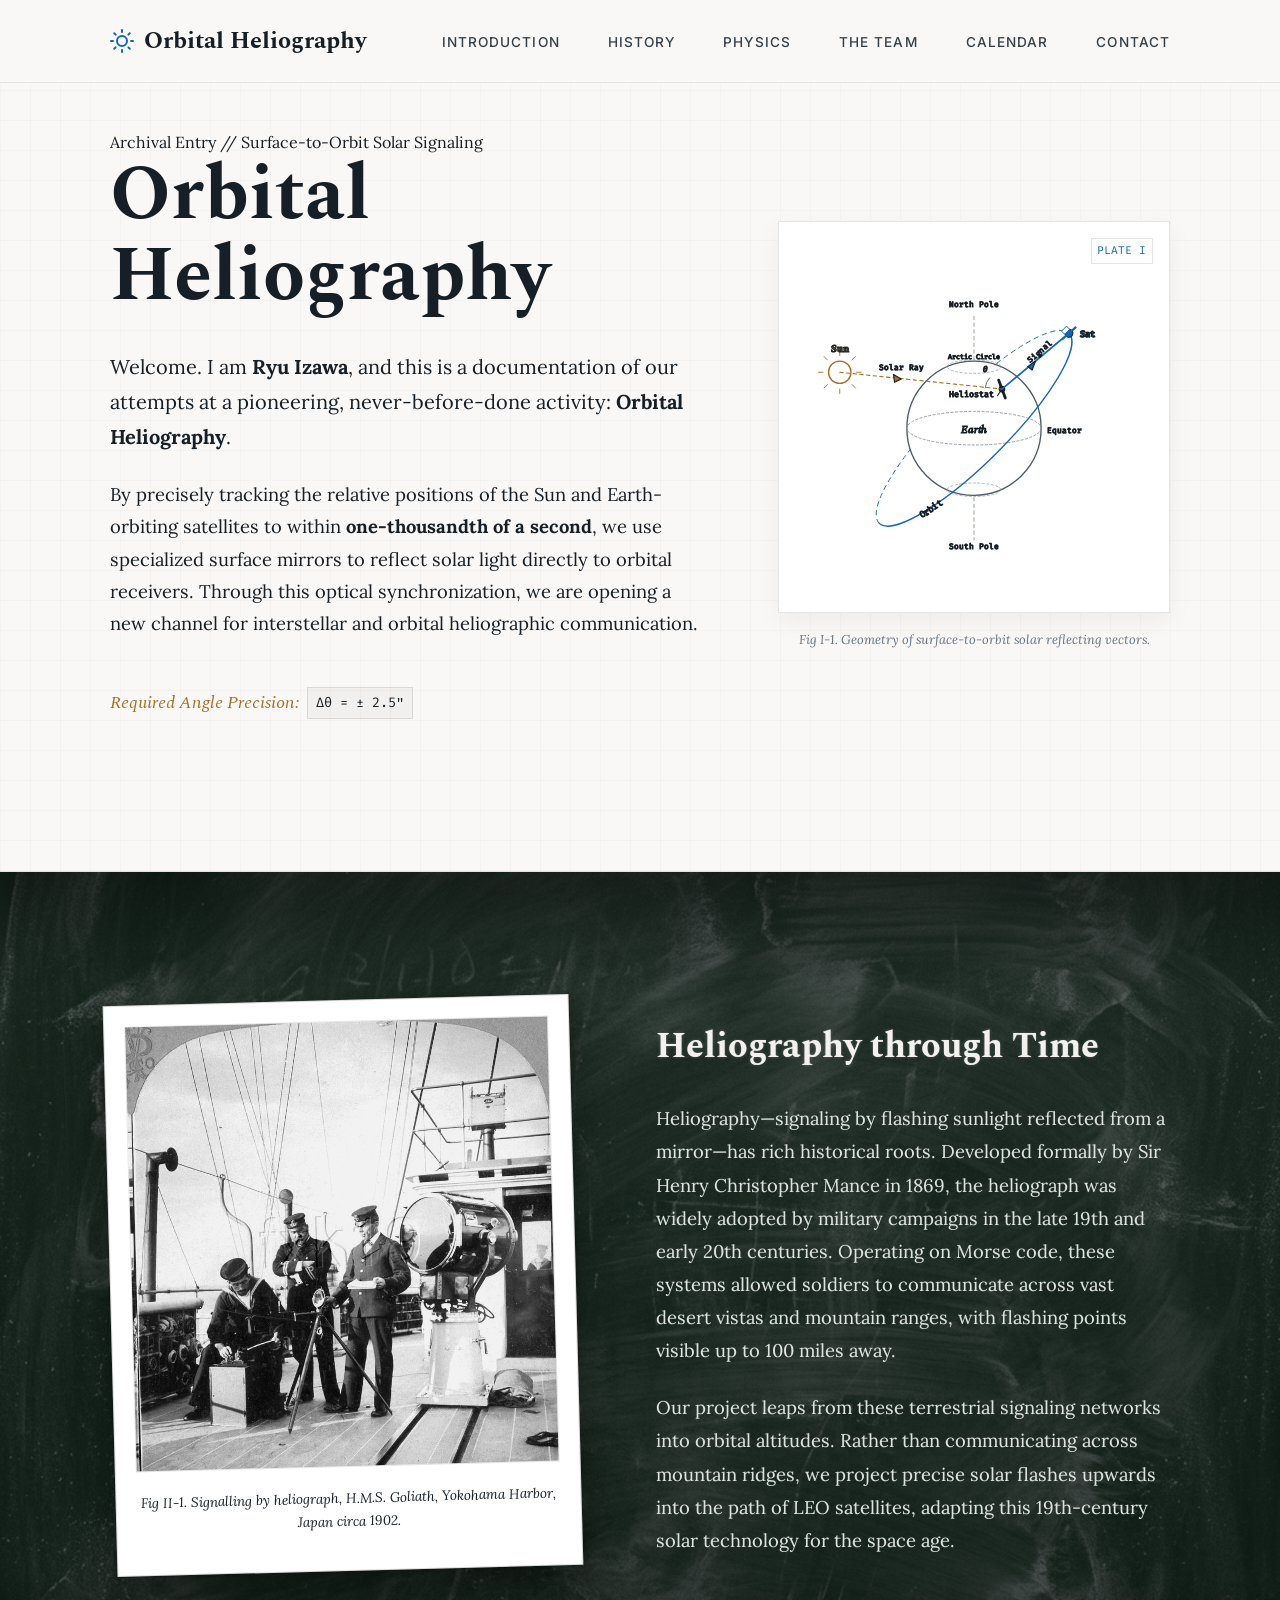
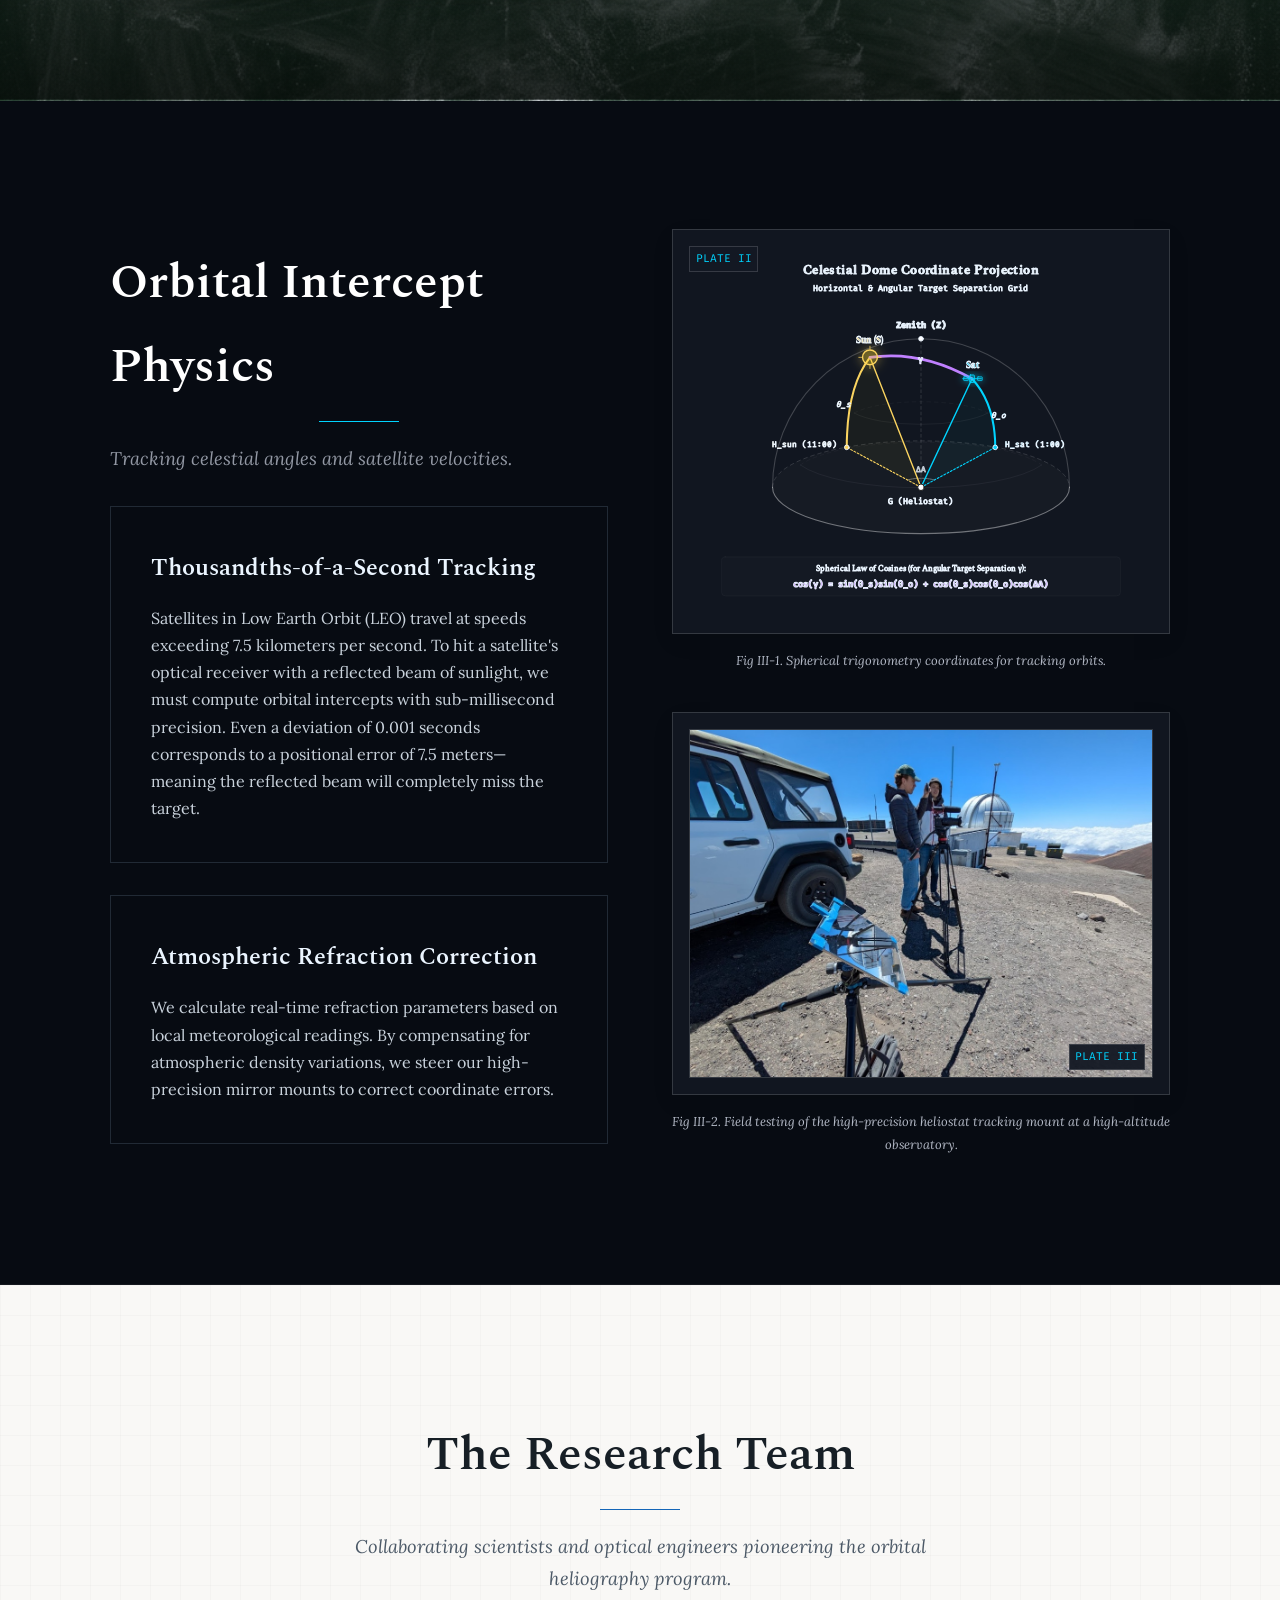
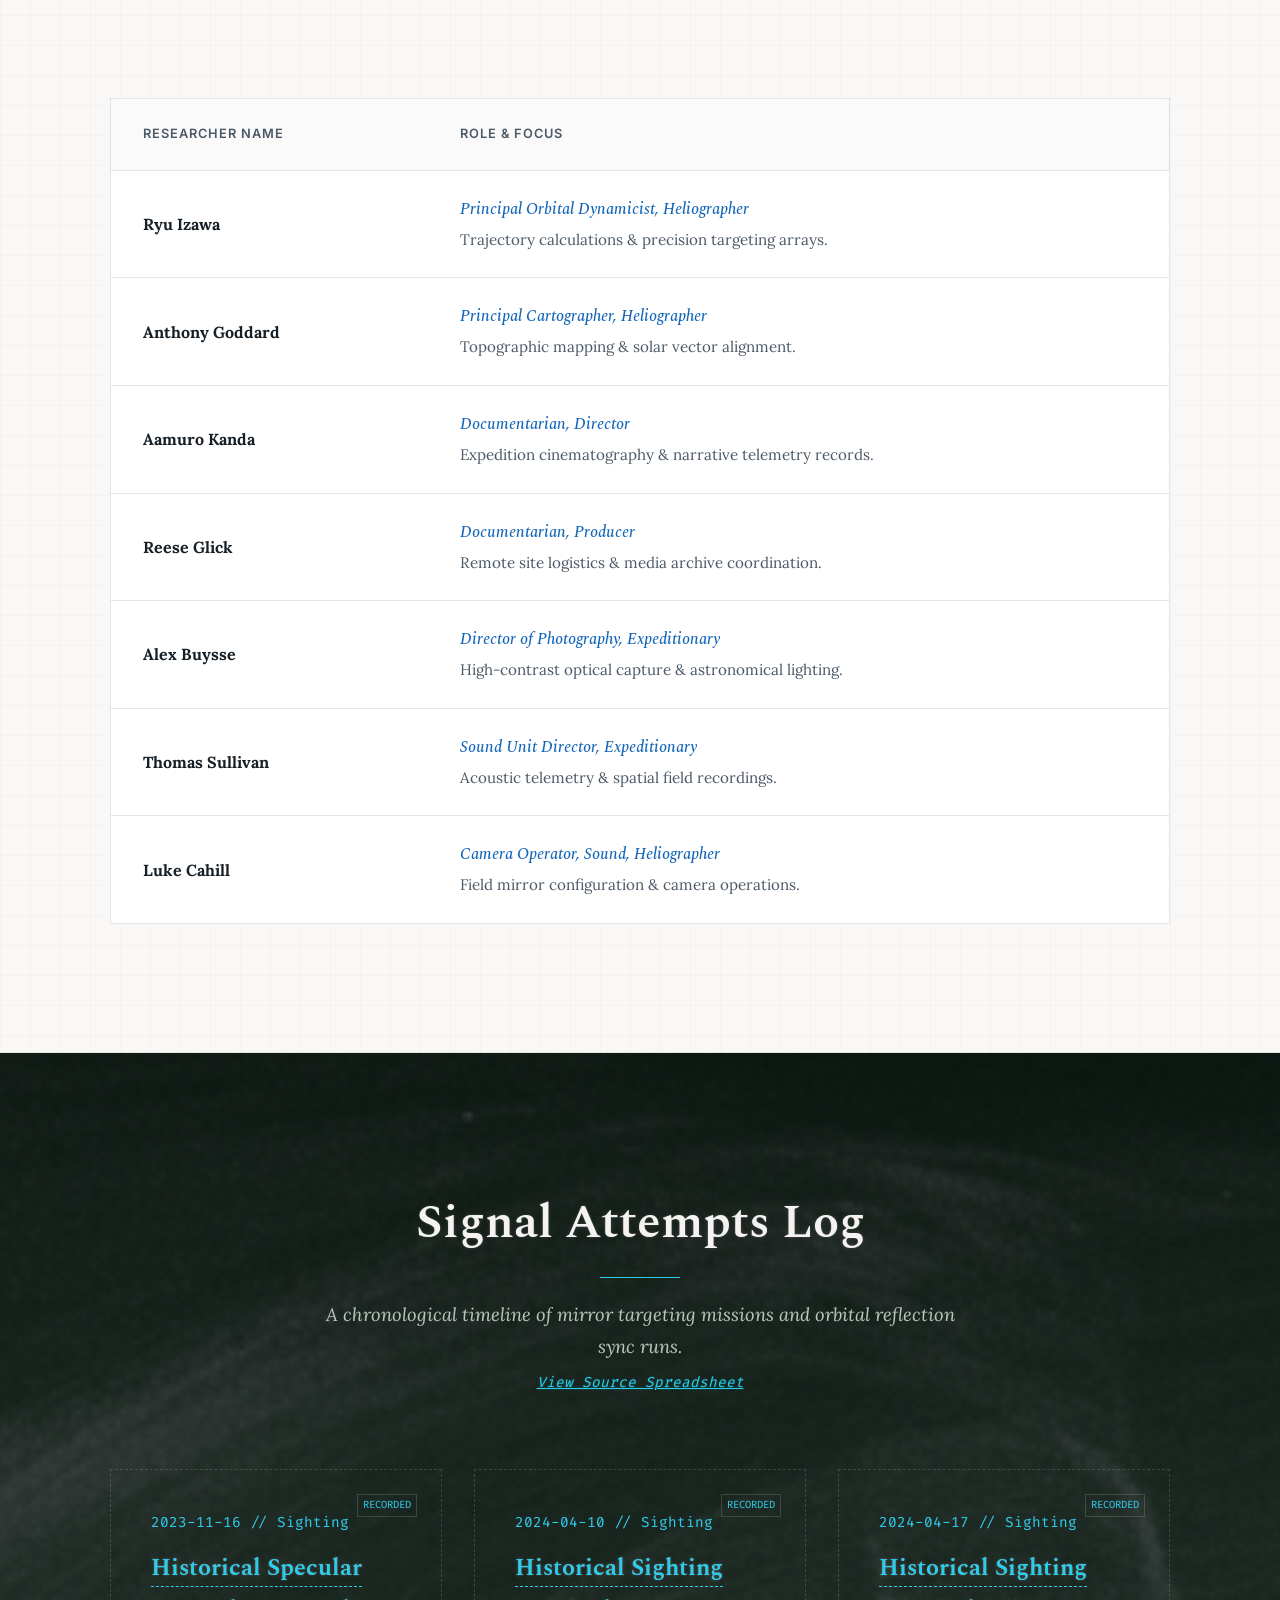
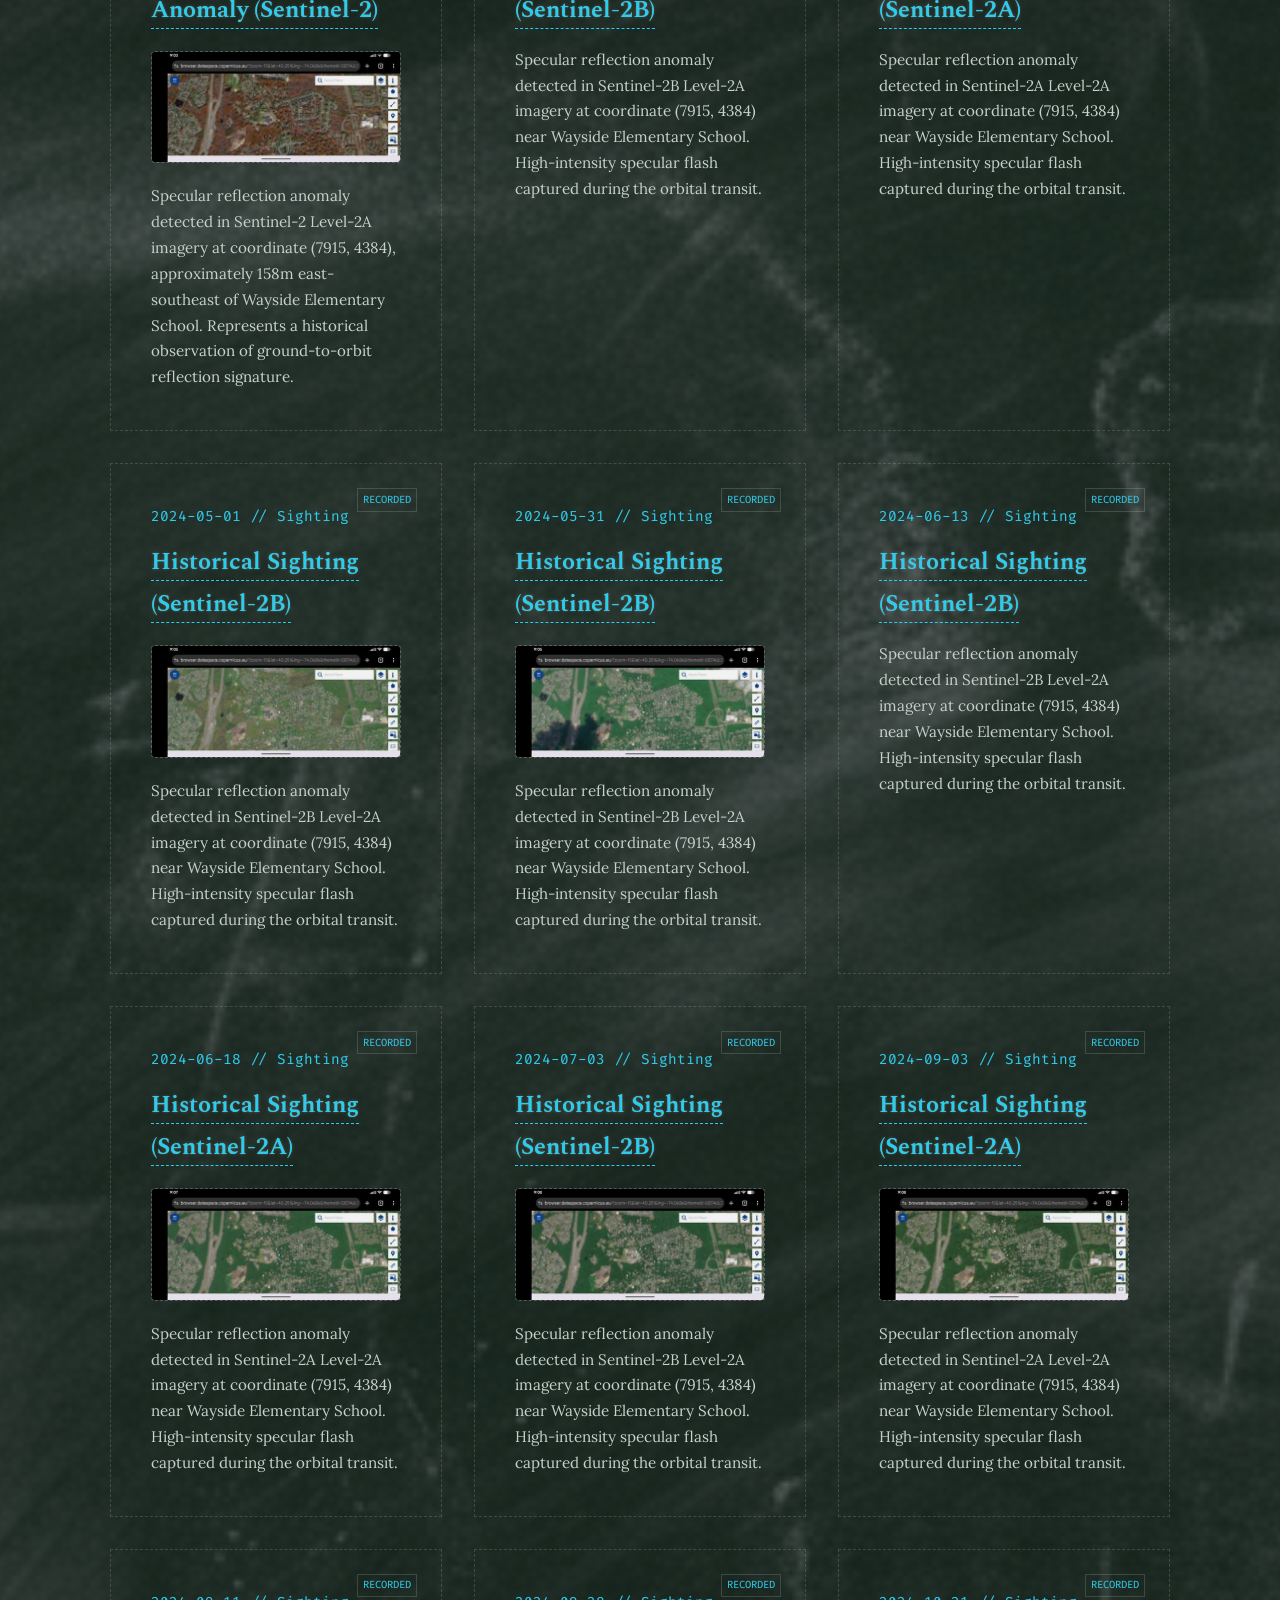
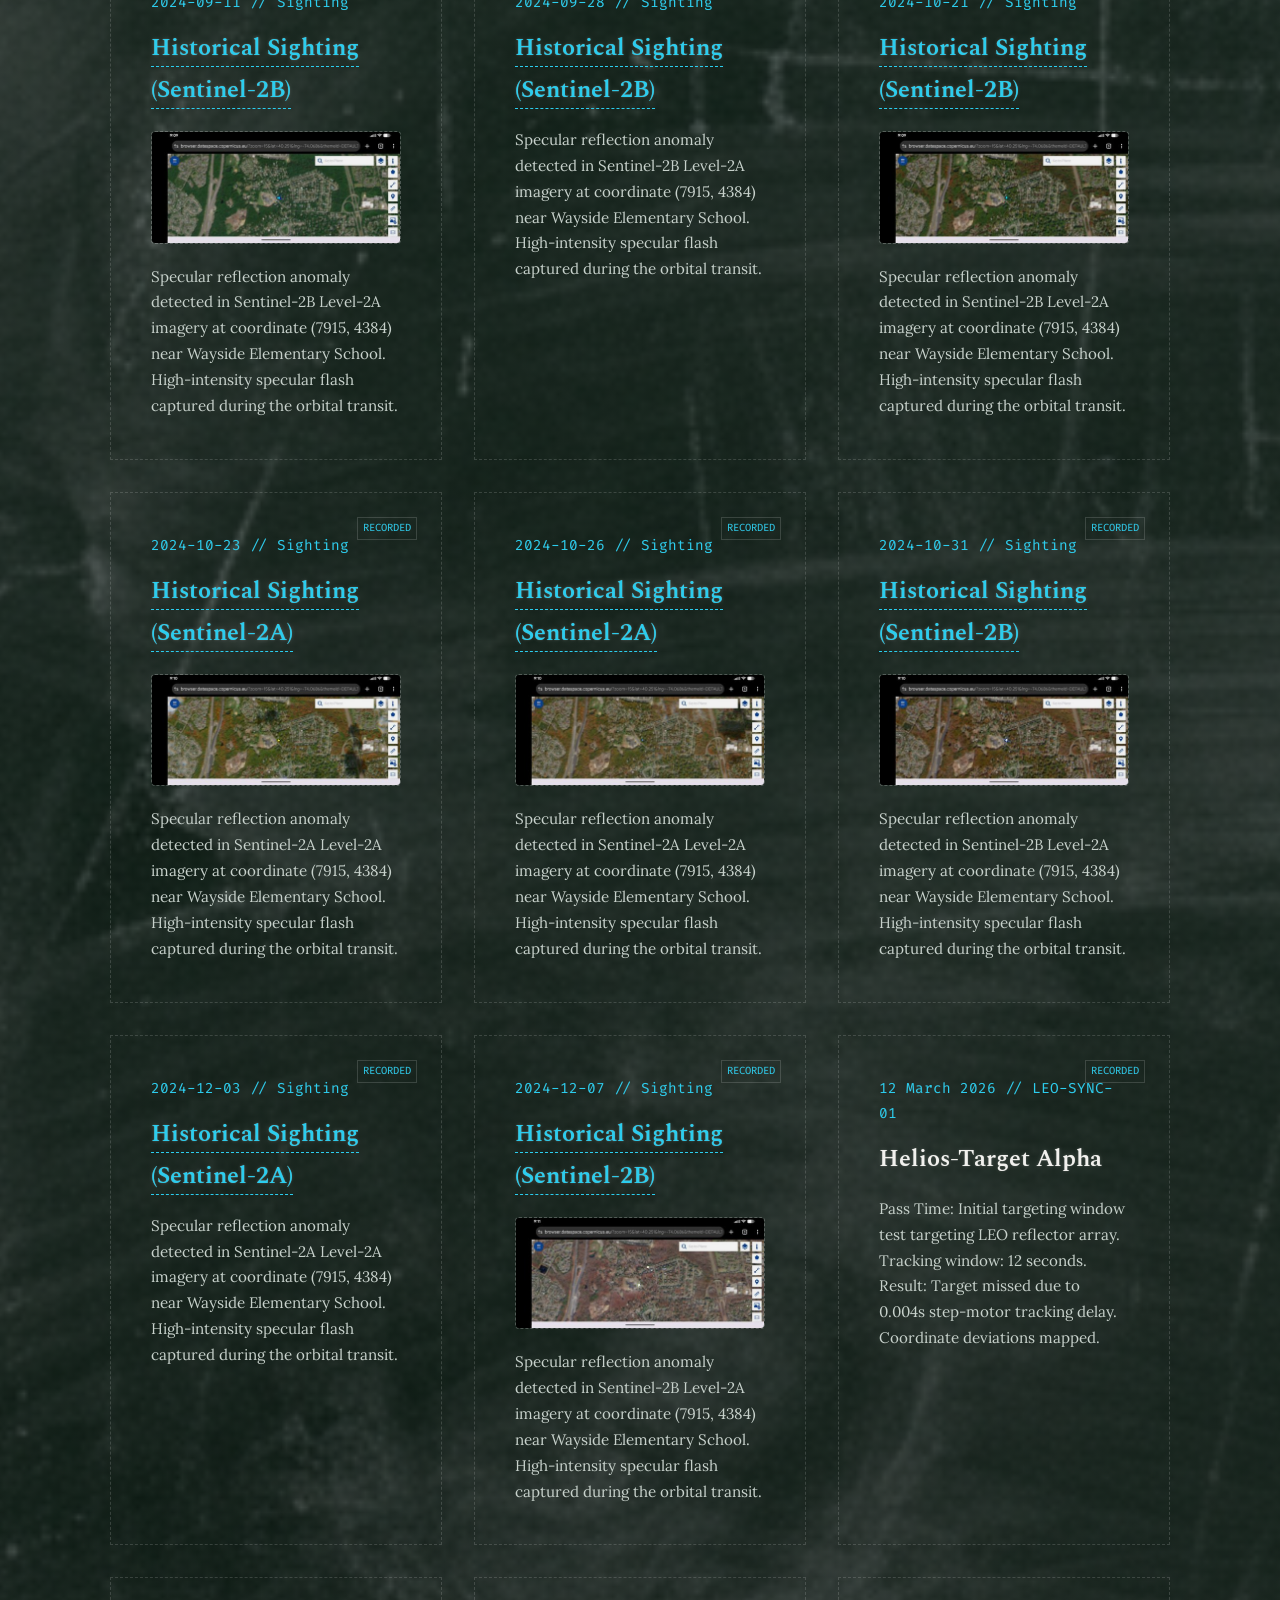
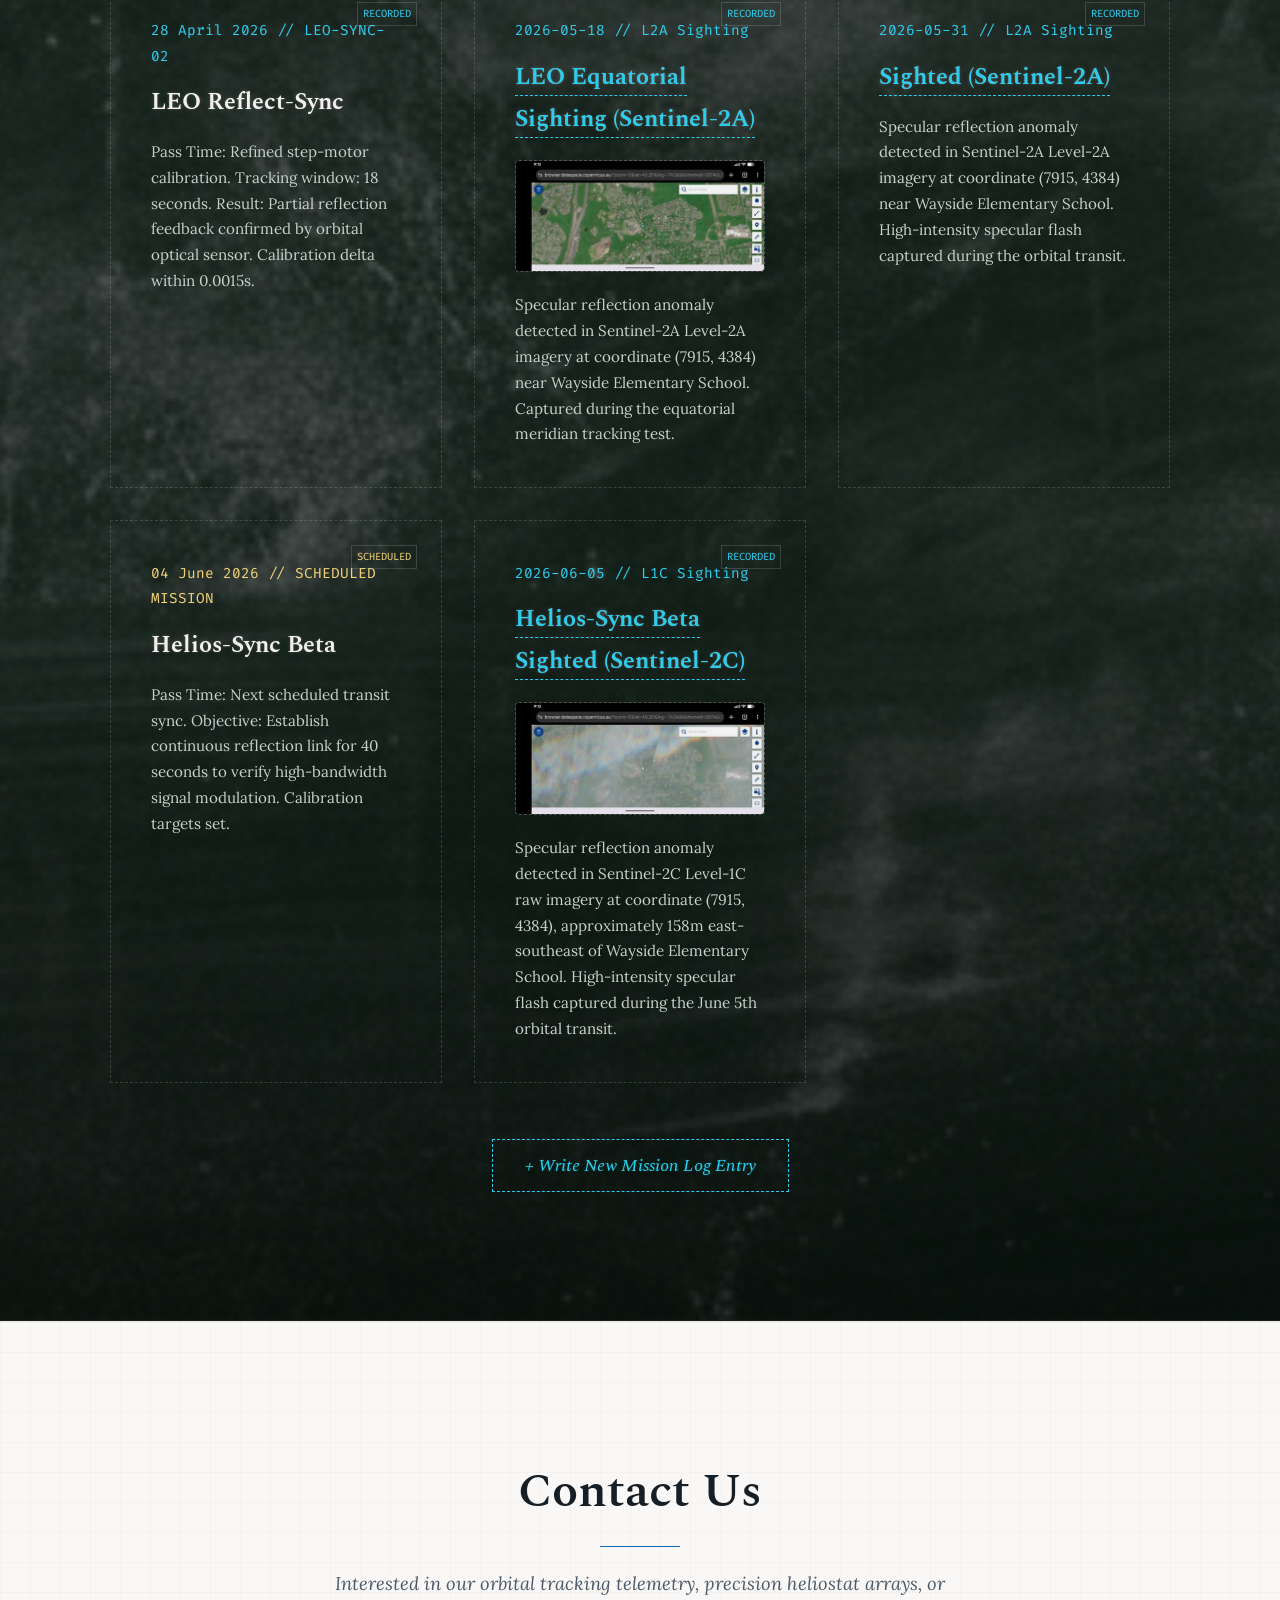
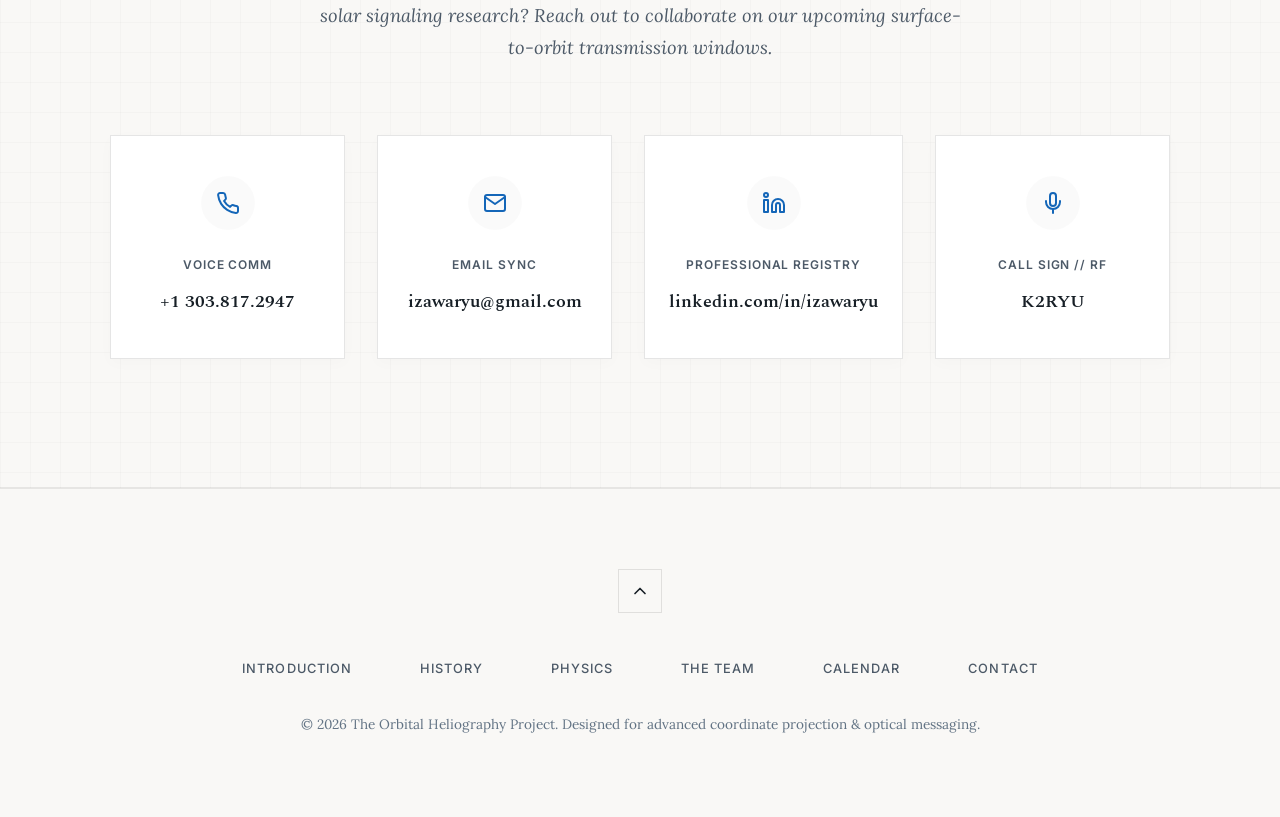
==== index.html @ 6c460db8 "Correct required angle precision formula layout and characters and bump version to v=1.0.12" ====
<!DOCTYPE html>
<html lang="en">
<head>
  <meta charset="utf-8">
  <meta http-equiv="X-UA-Compatible" content="IE=edge">
  <meta name="viewport" content="width=device-width, initial-scale=1">
  <meta name="description" content="Pioneering orbital heliography by precisely reflecting sunlight from Earth's surface to satellites. Calculations to a thousandths of a second.">
  <meta name="author" content="Ryu Izawa">

  <title>The Orbital Heliography Project</title>

  <!-- Stylesheets -->
  <link rel="stylesheet" href="css/style.css?v=1.0.12">
</head>

<body>
  <!-- NAVIGATION -->
  <header class="navbar-container">
    <div class="container">
      <div class="nav-wrap">
        <a class="nav-brand" href="#page-top">
          <!-- Heliograph SVG Logo -->
          <svg width="24" height="24" viewBox="0 0 24 24" fill="none" stroke="currentColor" stroke-width="2" stroke-linecap="round" stroke-linejoin="round">
            <circle cx="12" cy="12" r="5"></circle>
            <line x1="12" y1="1" x2="12" y2="3"></line>
            <line x1="12" y1="21" x2="12" y2="23"></line>
            <line x1="4.22" y1="4.22" x2="5.64" y2="5.64"></line>
            <line x1="18.36" y1="18.36" x2="19.78" y2="19.78"></line>
            <line x1="1" y1="12" x2="3" y2="12"></line>
            <line x1="21" y1="12" x2="23" y2="12"></line>
            <line x1="4.22" y1="19.78" x2="5.64" y2="18.36"></line>
            <line x1="18.36" y1="5.64" x2="19.78" y2="4.22"></line>
          </svg>
          <span>Orbital Heliography</span>
        </a>
        
        <nav aria-label="Main Navigation">
          <ul class="nav-links">
            <li><a class="nav-link" href="#introduction">Introduction</a></li>
            <li><a class="nav-link" href="#history">History</a></li>
            <li><a class="nav-link" href="#physics">Physics</a></li>
            <li><a class="nav-link" href="#team">The Team</a></li>
            <li><a class="nav-link" href="#calendar">Calendar</a></li>
            <li><a class="nav-link" href="#contact">Contact</a></li>
          </ul>
        </nav>

        <div class="hamburger" aria-label="Open mobile menu" aria-expanded="false">
          <span></span>
          <span></span>
          <span></span>
        </div>
      </div>
    </div>
  </header>

  <main id="page-top">
    
    <!-- SECTION 1: INTRODUCTION (White Technical Journal Paper) -->
    <section class="section section-paper" id="introduction">
      <div class="container">
        <div class="paper-grid reveal">
          <div class="paper-text-box">
            <div class="hero-subtitle">Archival Entry // Surface-to-Orbit Solar Signaling</div>
            <h1 class="paper-title">Orbital Heliography</h1>
            <p class="paper-description">
              Welcome. I am <strong>Ryu Izawa</strong>, and this is a documentation of our attempts at a pioneering, never-before-done activity: <strong>Orbital Heliography</strong>. 
            </p>
            <p class="paper-description" style="font-size: 1.15rem; margin-top: -1.5rem;">
              By precisely tracking the relative positions of the Sun and Earth-orbiting satellites to within <strong>one-thousandth of a second</strong>, we use specialized surface mirrors to reflect solar light directly to orbital receivers. Through this optical synchronization, we are opening a new channel for interstellar and orbital heliographic communication.
            </p>
            
            <div class="paper-math">
              <span>Required Angle Precision:</span>
              <code>&Delta;&theta; = &plusmn; 2.5&Prime;</code>
            </div>
          </div>
          
          <div class="paper-diagram-container">
            <div class="paper-diagram-box" style="--plate-text: 'PLATE I';">
              <!-- Technical SVG Drawing: Celestial Heliography coordinate calculations -->
              <svg viewBox="0 0 320 320" fill="none" stroke="currentColor" stroke-linecap="round" stroke-linejoin="round" class="blueprint-svg">
                <!-- Earth Polar Axis (Perfecty Vertical) -->
                <line x1="160" y1="70" x2="160" y2="270" stroke="var(--text-muted, currentColor)" stroke-width="0.8" stroke-dasharray="3,3" />
                <text x="160" y="62" fill="var(--text-muted, currentColor)" font-family="var(--font-mono)" font-size="7" text-anchor="middle">North Pole</text>
                <text x="160" y="278" fill="var(--text-muted, currentColor)" font-family="var(--font-mono)" font-size="7" text-anchor="middle">South Pole</text>
                
                <!-- Orbit Track - Back Half (Dotted background half, drawn behind Earth, rotated by -45 degrees) -->
                <g transform="rotate(-45, 160, 170)">
                  <path d="M 40 170 A 120 30 0 0 1 280 170" stroke="var(--accent-cyan)" stroke-width="0.8" stroke-dasharray="4,4" />
                </g>
                
                <!-- Earth Sphere (Central) -->
                <circle cx="160" cy="170" r="60" stroke="var(--text-secondary, currentColor)" stroke-width="1.2" fill="#fff" />
                <text x="160" y="174" fill="var(--text-muted, currentColor)" font-family="var(--font-heading)" font-size="10" font-style="italic" text-anchor="middle">Earth</text>
                
                <!-- Earth Equator (Perfecty Horizontal Ellipse) -->
                <ellipse cx="160" cy="170" rx="60" ry="15" stroke="var(--text-muted, currentColor)" stroke-width="0.8" stroke-dasharray="2,2" />
                <text x="225" y="174" fill="var(--text-muted, currentColor)" font-family="var(--font-mono)" font-size="7">Equator</text>
                
                <!-- Earth Grid Lines: Arctic Circle, Antarctic Circle (Adds rich technical blueprint feel) -->
                <ellipse cx="160" cy="115" rx="24" ry="6" stroke="var(--text-muted, currentColor)" stroke-width="0.6" stroke-dasharray="2,2" />
                <text x="160" y="108" fill="var(--text-muted, currentColor)" font-family="var(--font-mono)" font-size="6" text-anchor="middle">Arctic Circle</text>
                <ellipse cx="160" cy="225" rx="24" ry="6" stroke="var(--text-muted, currentColor)" stroke-width="0.6" stroke-dasharray="2,2" />
                
                <!-- Orbit Track - Front Half (Solid foreground half, drawn in front of Earth, rotated by -45 degrees) -->
                <g transform="rotate(-45, 160, 170)">
                  <path d="M 40 170 A 120 30 0 0 0 280 170" stroke="var(--accent-cyan)" stroke-width="1.2" />
                  <text x="70" y="194" fill="var(--accent-cyan)" font-family="var(--font-mono)" font-size="8" transform="rotate(12, 70, 194)">Orbit</text>
                  
                  <!-- Satellite (Sat) on Orbit (North of Equator, rotated into position) -->
                  <g transform="translate(280, 170)">
                    <circle cx="0" cy="0" r="3.5" fill="var(--accent-cyan)" />
                    <line x1="-8" y1="0" x2="8" y2="0" stroke="var(--accent-cyan)" stroke-width="1.2" />
                    <rect x="-3" y="-6" width="6" height="4" stroke="var(--accent-cyan)" fill="#fff" stroke-width="0.8" />
                    <!-- Counter-rotate text by 45 degrees so it stays upright -->
                    <text x="10" y="3" fill="var(--accent-cyan)" font-family="var(--font-mono)" font-size="8" font-weight="bold" transform="rotate(45)">Sat</text>
                  </g>
                </g>
                
                <!-- Heliostat on Earth's Surface (Inside Earth disc, slightly towards centerline, 36 degrees North) -->
                <circle cx="185" cy="135" r="2.5" fill="var(--text-primary, currentColor)" />
                <!-- Mathematically oriented mirror: perpendicular to bisector of Sun/Sat rays -->
                <line x1="182" y1="127" x2="188" y2="143" stroke="var(--text-primary, currentColor)" stroke-width="2.5" />
                <!-- Mirror mount pole -->
                <line x1="185" y1="135" x2="181" y2="141" stroke="var(--text-primary, currentColor)" stroke-width="1" />
                <text x="138" y="142" fill="var(--text-primary, currentColor)" font-family="var(--font-mono)" font-size="7.5">Heliostat</text>
                
                <!-- Sun (Left side, North of equator) -->
                <circle cx="40" cy="120" r="10" stroke="var(--accent-gold)" stroke-width="1.2" />
                <path d="M40 105 L40 101 M40 135 L40 139 M25 120 L21 120 M55 120 L59 120 M29 109 L26 106 M51 131 L54 134 M29 131 L26 134 M51 109 L54 106" stroke="var(--accent-gold)" stroke-width="0.8" />
                <text x="40" y="102" fill="var(--accent-gold)" font-family="var(--font-heading)" font-size="9" font-weight="bold" text-anchor="middle">Sun</text>
                
                <!-- Solar Incident Ray (Sun to Heliostat) -->
                <line x1="40" y1="120" x2="185" y2="135" stroke="var(--accent-gold)" stroke-width="1" stroke-dasharray="3,3" />
                <path d="M95 126 L88 122 L89 129 Z" fill="var(--accent-gold)" />
                <text x="75" y="118" fill="var(--accent-gold)" font-family="var(--font-mono)" font-size="7">Solar Ray</text>
                
                <!-- Reflected Message Ray (Heliostat to Satellite) -->
                <line x1="185" y1="135" x2="251" y2="80" stroke="var(--accent-cyan)" stroke-width="1.5" />
                <path d="M215 110 L208 115 L212 118 Z" fill="var(--accent-cyan)" />
                <text x="210" y="112" fill="var(--accent-cyan)" font-family="var(--font-mono)" font-size="7" transform="rotate(-40, 210, 112)">Signal</text>
                
                <!-- Geometric angle marking at Heliostat -->
                <path d="M170 134 A 15 15 0 0 1 174 125" stroke="var(--text-secondary, currentColor)" stroke-width="0.8" />
                <text x="168" y="120" fill="var(--text-secondary, currentColor)" font-family="var(--font-heading)" font-size="8" font-style="italic">&theta;</text>
              </svg>
            </div>
            <div class="paper-diagram-caption">
              Fig I-1. Geometry of surface-to-orbit solar reflecting vectors.
            </div>
          </div>
        </div>
      </div>
    </section>

    <!-- SECTION 2: HISTORY OF HELIOGRAPHY (Green Blackboard) -->
    <section class="section section-chalkboard" id="history">
      <div class="container">
        <div class="chalkboard-grid reveal">
          <!-- Column 1: Historical Diagram -->
          <div class="chalk-graphic-container">
            <div class="chalk-photo-frame">
              <img src="img/mance_heliograph_historic.jpg" alt="Historic photo of Mance MKII Heliograph in use" class="chalk-photo">
              <div class="chalk-photo-caption">Fig II-1. Signalling by heliograph, H.M.S. Goliath, Yokohama Harbor, Japan circa 1902.</div>
            </div>
          </div>

          <!-- Column 2: Historical context -->
          <div class="chalk-notes-container">
            <h2 class="chalk-header" style="font-size: 2.25rem; margin-bottom: 1.5rem;">Heliography through Time</h2>
            <p class="chalk-text" style="font-size: 1.15rem; line-height: 1.8;">
              Heliography—signaling by flashing sunlight reflected from a mirror—has rich historical roots. Developed formally by Sir Henry Christopher Mance in 1869, the heliograph was widely adopted by military campaigns in the late 19th and early 20th centuries. Operating on Morse code, these systems allowed soldiers to communicate across vast desert vistas and mountain ranges, with flashing points visible up to 100 miles away.
            </p>
            <p class="chalk-text" style="font-size: 1.15rem; line-height: 1.8; margin-top: 1.5rem;">
              Our project leaps from these terrestrial signaling networks into orbital altitudes. Rather than communicating across mountain ridges, we project precise solar flashes upwards into the path of LEO satellites, adapting this 19th-century solar technology for the space age.
            </p>
          </div>
        </div>
      </div>
    </section>

    <!-- SECTION 3: PHYSICS & METRICS (Midnight Starfield Canvas Background) -->
    <section class="section section-starfield" id="physics">
      <!-- Live orbital intercept simulation canvas background -->
      <canvas id="starfield-canvas"></canvas>
      
      <div class="container" style="position: relative; z-index: 2;">
        <div class="starfield-grid reveal">
          <div class="starfield-text-box">
            <h2 class="section-title" style="text-align: left;">Orbital Intercept Physics</h2>
            <p class="section-subtitle" style="text-align: left; margin: 0 0 2rem 0; font-size: 1.15rem;">
              Tracking celestial angles and satellite velocities.
            </p>
            
            <div class="starfield-card" style="margin-bottom: 2rem;">
              <h3>Thousandths-of-a-Second Tracking</h3>
              <p style="font-size: 1rem; line-height: 1.7; opacity: 0.85;">
                Satellites in Low Earth Orbit (LEO) travel at speeds exceeding 7.5 kilometers per second. To hit a satellite's optical receiver with a reflected beam of sunlight, we must compute orbital intercepts with sub-millisecond precision. Even a deviation of 0.001 seconds corresponds to a positional error of 7.5 meters—meaning the reflected beam will completely miss the target.
              </p>
            </div>
            
            <div class="starfield-card">
              <h3>Atmospheric Refraction Correction</h3>
              <p style="font-size: 1rem; line-height: 1.7; opacity: 0.85;">
                We calculate real-time refraction parameters based on local meteorological readings. By compensating for atmospheric density variations, we steer our high-precision mirror mounts to correct coordinate errors.
              </p>
            </div>
          </div>
          
          <div class="starfield-diagram-container">
            <div class="paper-diagram-box" style="background: rgba(20, 25, 35, 0.8); backdrop-filter: var(--glass-backdrop); --plate-text: 'PLATE II'; --plate-top: 1rem; --plate-left: 1rem; --plate-right: auto; --plate-bg: rgba(20, 25, 35, 0.95); --border-color: rgba(255, 255, 255, 0.15);">
              <!-- Spherical Trig Orbit Intercept Diagram -->
              <svg viewBox="0 0 500 400" fill="none" stroke="currentColor" stroke-linecap="round" stroke-linejoin="round" style="width: 100%; height: auto;">
                <defs>
                  <!-- Soft glows -->
                  <filter id="glow-gold" x="-50%" y="-50%" width="200%" height="200%">
                    <feGaussianBlur in="SourceGraphic" stdDeviation="6" result="blur" />
                    <feMerge>
                      <feMergeNode in="blur" />
                      <feMergeNode in="SourceGraphic" />
                    </feMerge>
                  </filter>
                  <filter id="glow-cyan" x="-50%" y="-50%" width="200%" height="200%">
                    <feGaussianBlur in="SourceGraphic" stdDeviation="4" result="blur" />
                    <feMerge>
                      <feMergeNode in="blur" />
                      <feMergeNode in="SourceGraphic" />
                    </feMerge>
                  </filter>
                </defs>

                <!-- Title / Heading -->
                <text x="250" y="30" fill="var(--text-primary)" font-family="var(--font-heading)" font-size="14" font-weight="600" text-anchor="middle" letter-spacing="0.5">Celestial Dome Coordinate Projection</text>
                <text x="250" y="48" fill="var(--text-muted, hsl(220, 15%, 65%))" font-family="var(--font-mono)" font-size="9" text-anchor="middle">Horizontal &amp; Angular Target Separation Grid</text>

                <!-- Dome Surface Grid: Almucantars (Horizontal Latitude Circles) -->
                <!-- Almucantar at h=30 deg -->
                <path d="M 120 236 A 138.6 37.5 0 0 1 380 236" stroke="rgba(255, 255, 255, 0.05)" stroke-width="0.8" stroke-dasharray="4,4" />
                <path d="M 380 236 A 138.6 37.5 0 0 1 120 236" stroke="rgba(255, 255, 255, 0.08)" stroke-width="0.8" />

                <!-- Almucantar at h=60 deg -->
                <path d="M 178 180 A 80 21.6 0 0 1 322 180" stroke="rgba(255, 255, 255, 0.05)" stroke-width="0.8" stroke-dasharray="4,4" />
                <path d="M 322 180 A 80 21.6 0 0 1 178 180" stroke="rgba(255, 255, 255, 0.08)" stroke-width="0.8" />

                <!-- Dome Meridians (Vertical Grid Profiles) -->
                <path d="M 90 260 A 160 160 0 0 1 410 260" stroke="rgba(255, 255, 255, 0.2)" stroke-width="1.2" />

                <!-- Back Horizon (Dashed) -->
                <path d="M 90 260 A 160 50 0 0 1 410 260" stroke="rgba(255, 255, 255, 0.15)" stroke-width="1" stroke-dasharray="4,4" />

                <!-- Ground Plane (Local Horizon) Fill -->
                <ellipse cx="250" cy="260" rx="160" ry="50" fill="rgba(255, 255, 255, 0.02)" stroke="none" />

                <!-- Zenith Axis (Vertical Line G -> Z) -->
                <line x1="250" y1="260" x2="250" y2="100" stroke="rgba(255, 255, 255, 0.15)" stroke-width="1" stroke-dasharray="3,3" />

                <!-- Radial Vectors on Ground Plane (to H_sun and H_sat on the rim) -->
                <!-- G -> H_sun (11 o'clock) -->
                <line x1="250" y1="260" x2="170" y2="217" stroke="var(--accent-gold)" stroke-width="1.2" stroke-dasharray="2,2" />
                <!-- G -> H_sat (1 o'clock) -->
                <line x1="250" y1="260" x2="330" y2="217" stroke="var(--accent-cyan)" stroke-width="1.2" stroke-dasharray="2,2" />

                <!-- Ground Plane Azimuth Arc (ΔA) -->
                <path d="M 236 252 A 30 15 0 0 1 264 252" stroke="rgba(255, 255, 255, 0.4)" stroke-width="1" fill="none" stroke-dasharray="2,1" />

                <!-- Vertical Coordinate Slice 1 (Sun sector at 11 o'clock) -->
                <path d="M 250 260 L 170 217 Q 170 152 195 120 Z" fill="rgba(255, 215, 0, 0.04)" stroke="none" />
                <line x1="250" y1="260" x2="195" y2="120" stroke="var(--accent-gold)" stroke-width="1.5" />
                
                <!-- Sun Altitude Arc: Horizon rim (H_sun) to Sun (S) only (spherical curved - balanced) -->
                <path d="M 170 217 Q 170 152 195 120" stroke="var(--accent-gold)" stroke-width="2.2" />

                <!-- Vertical Coordinate Slice 2 (Satellite sector at 1 o'clock) -->
                <path d="M 250 260 L 330 217 Q 330 170 305 143 Z" fill="rgba(0, 240, 240, 0.03)" stroke="none" />
                <line x1="250" y1="260" x2="305" y2="143" stroke="var(--accent-cyan)" stroke-width="1.5" />
                
                <!-- Satellite Altitude Arc: Horizon rim (H_sat) to Satellite (Sat) only (spherical curved - balanced) -->
                <path d="M 330 217 Q 330 170 305 143" stroke="var(--accent-cyan)" stroke-width="2.2" />

                <!-- Great Circle Segment / Angular separation γ directly connecting Sun & Satellite -->
                <path d="M 195 120 Q 250 112 305 143" stroke="#c080ff" stroke-width="3" />

                <!-- Front Horizon (Solid Rim) -->
                <path d="M 410 260 A 160 50 0 0 1 90 260" stroke="rgba(255, 255, 255, 0.4)" stroke-width="1.2" />

                <!-- Ground Points -->
                <!-- G (Heliostat center) -->
                <circle cx="250" cy="260" r="3.5" fill="#ffffff" stroke="#111" stroke-width="1" />
                <text x="250" y="278" fill="var(--text-primary)" font-family="var(--font-mono)" font-size="9" text-anchor="middle">G (Heliostat)</text>

                <!-- Horizon projections on the rim -->
                <!-- H_sun (11 o'clock) -->
                <circle cx="170" cy="217" r="2.5" fill="var(--accent-gold)" />
                <text x="160" y="217" fill="var(--accent-gold)" font-family="var(--font-mono)" font-size="8.5" text-anchor="end">H_sun (11:00)</text>
                <!-- H_sat (1 o'clock) -->
                <circle cx="330" cy="217" r="2.5" fill="var(--accent-cyan)" />
                <text x="340" y="217" fill="var(--accent-cyan)" font-family="var(--font-mono)" font-size="8.5" text-anchor="start">H_sat (1:00)</text>

                <!-- Sky Points (Sun & Satellite) exactly on their respective arcs -->
                <!-- Sun (S) -->
                <g filter="url(#glow-gold)">
                  <circle cx="195" cy="120" r="8" fill="rgba(255, 215, 0, 0.2)" stroke="var(--accent-gold)" stroke-width="1.5" />
                  <line x1="195" y1="108" x2="195" y2="111" stroke="var(--accent-gold)" stroke-width="0.8" />
                  <line x1="195" y1="129" x2="195" y2="132" stroke="var(--accent-gold)" stroke-width="0.8" />
                  <line x1="183" y1="120" x2="186" y2="120" stroke="var(--accent-gold)" stroke-width="0.8" />
                  <line x1="204" y1="120" x2="207" y2="120" stroke="var(--accent-gold)" stroke-width="0.8" />
                </g>
                <text x="195" y="104" fill="var(--accent-gold)" font-family="var(--font-heading)" font-size="9.5" font-weight="bold" text-anchor="middle">Sun (S)</text>

                <!-- Satellite (Sat) -->
                <g transform="translate(305, 143)" filter="url(#glow-cyan)">
                  <rect x="-2.5" y="-4" width="5" height="8" rx="0.8" fill="rgba(0, 240, 240, 0.2)" stroke="var(--accent-cyan)" stroke-width="1" />
                  <line x1="-10" y1="0" x2="10" y2="0" stroke="var(--accent-cyan)" stroke-width="1" />
                  <rect x="-9" y="-2" width="5" height="4" rx="0.5" fill="rgba(0, 240, 240, 0.1)" stroke="var(--accent-cyan)" stroke-width="0.8" />
                  <rect x="6" y="-2" width="5" height="4" rx="0.5" fill="rgba(0, 240, 240, 0.1)" stroke="var(--accent-cyan)" stroke-width="0.8" />
                </g>
                <text x="305" y="132" fill="var(--accent-cyan)" font-family="var(--font-heading)" font-size="9.5" font-weight="bold" text-anchor="middle">Sat</text>

                <!-- Zenith Reference (Z) -->
                <circle cx="250" cy="100" r="2.5" fill="#ffffff" />
                <text x="250" y="88" fill="var(--text-primary)" font-family="var(--font-mono)" font-size="9.5" font-weight="bold" text-anchor="middle">Zenith (Z)</text>

                <!-- Angle & Distance Labels -->
                <!-- Elevation labels (along vertical arcs) -->
                <text x="167" y="173" fill="var(--accent-gold)" font-family="var(--font-mono)" font-size="8.5" font-style="italic" text-anchor="middle">&theta;_s</text>
                <text x="333" y="185" fill="var(--accent-cyan)" font-family="var(--font-mono)" font-size="8.5" font-style="italic" text-anchor="middle">&theta;_o</text>

                <!-- Angular Separation (gamma) along S-Sat arc -->
                <text x="250" y="125" fill="#c080ff" font-family="var(--font-mono)" font-size="9" font-weight="bold" text-anchor="middle">&gamma;</text>

                <!-- Azimuth separation labels -->
                <!-- Delta A at ground G -->
                <text x="250" y="244" fill="var(--text-primary)" font-family="var(--font-mono)" font-size="8.5" opacity="0.8" text-anchor="middle">&Delta;A</text>

                <!-- Explanatory math key at bottom -->
                <rect x="35" y="335" width="430" height="42" rx="4" fill="rgba(255, 255, 255, 0.01)" stroke="rgba(255, 255, 255, 0.05)" stroke-width="0.8" />
                <text x="250" y="350" fill="var(--text-muted, hsl(220, 15%, 75%))" font-family="var(--font-heading)" font-size="8.5" text-anchor="middle">Spherical Law of Cosines (for Angular Target Separation &gamma;):</text>
                <text x="250" y="367" fill="#c080ff" font-family="var(--font-mono)" font-size="9.5" font-weight="bold" text-anchor="middle">cos(&gamma;) = sin(&theta;_s)sin(&theta;_o) + cos(&theta;_s)cos(&theta;_o)cos(&Delta;A)</text>
              </svg>
            </div>
            <div class="paper-diagram-caption" style="color: hsl(220, 15%, 75%);">
              Fig III-1. Spherical trigonometry coordinates for tracking orbits.
            </div>
            
            <!-- Technical field photo of precision tracking mirror array at observatory -->
            <div class="paper-diagram-box" style="margin-top: 2.5rem; background: rgba(20, 25, 35, 0.8); backdrop-filter: var(--glass-backdrop); border-color: var(--border-color); padding: 1rem; --plate-text: 'PLATE III'; --plate-top: auto; --plate-bottom: 1.5rem; --plate-right: 1.5rem; --plate-bg: rgba(20, 25, 35, 0.95); --border-color: rgba(255, 255, 255, 0.15);">
              <img src="img/physics_field_test.jpg" alt="Field test of mirror heliostat array at observatory" style="width: 100%; height: auto; display: block; border: 1px solid rgba(255, 255, 255, 0.15);">
            </div>
            <div class="paper-diagram-caption" style="color: hsl(220, 15%, 75%);">
              Fig III-2. Field testing of the high-precision heliostat tracking mount at a high-altitude observatory.
            </div>
          </div>
        </div>
      </div>
    </section>

    <!-- SECTION 4: THE TEAM (White Journal paper Ledger) -->
    <section class="section section-paper" id="team">
      <div class="container">
        <div class="text-center">
          <h2 class="section-title reveal">The Research Team</h2>
          <p class="section-subtitle reveal">
            Collaborating scientists and optical engineers pioneering the orbital heliography program.
          </p>
        </div>

        <div class="reveal" style="overflow-x: auto;">
          <!-- Sci-fi Foundation placeholder names team ledger table -->
          <table class="team-table">
            <thead>
              <tr>
                <th style="width: 30%;">Researcher Name</th>
                <th style="width: 70%;">Role &amp; Focus</th>
              </tr>
            </thead>
            <tbody>
              <tr>
                <td><strong>Ryu Izawa</strong></td>
                <td>
                  <div class="team-role">Principal Orbital Dynamicist, Heliographer</div>
                  <div class="team-specialty">Trajectory calculations &amp; precision targeting arrays.</div>
                </td>
              </tr>
              <tr>
                <td><strong>Anthony Goddard</strong></td>
                <td>
                  <div class="team-role">Principal Cartographer, Heliographer</div>
                  <div class="team-specialty">Topographic mapping &amp; solar vector alignment.</div>
                </td>
              </tr>
              <tr>
                <td><strong>Aamuro Kanda</strong></td>
                <td>
                  <div class="team-role">Documentarian, Director</div>
                  <div class="team-specialty">Expedition cinematography &amp; narrative telemetry records.</div>
                </td>
              </tr>
              <tr>
                <td><strong>Reese Glick</strong></td>
                <td>
                  <div class="team-role">Documentarian, Producer</div>
                  <div class="team-specialty">Remote site logistics &amp; media archive coordination.</div>
                </td>
              </tr>
              <tr>
                <td><strong>Alex Buysse</strong></td>
                <td>
                  <div class="team-role">Director of Photography, Expeditionary</div>
                  <div class="team-specialty">High-contrast optical capture &amp; astronomical lighting.</div>
                </td>
              </tr>
              <tr>
                <td><strong>Thomas Sullivan</strong></td>
                <td>
                  <div class="team-role">Sound Unit Director, Expeditionary</div>
                  <div class="team-specialty">Acoustic telemetry &amp; spatial field recordings.</div>
                </td>
              </tr>
              <tr>
                <td><strong>Luke Cahill</strong></td>
                <td>
                  <div class="team-role">Camera Operator, Sound, Heliographer</div>
                  <div class="team-specialty">Field mirror configuration &amp; camera operations.</div>
                </td>
              </tr>
            </tbody>
          </table>
        </div>
      </div>
    </section>

    <!-- SECTION 5: CALENDAR OF ATTEMPTS (Green Chalkboard Calendar) -->
    <section class="section section-chalkboard" id="calendar">
      <div class="container">
        <div class="text-center">
          <h2 class="section-title reveal">Signal Attempts Log</h2>
          <p class="section-subtitle reveal">
            A chronological timeline of mirror targeting missions and orbital reflection sync runs.
            <br>
            <a href="https://docs.google.com/spreadsheets/d/1iuroE9vS6bvfAUALEXsHus-KP6qL3TNJIXiw_4ShMdM" target="_blank" rel="noopener" class="chalk-link" style="margin-top: 0.5rem; display: inline-block; font-size: 0.9rem; font-family: var(--font-mono); color: var(--accent-cyan); text-decoration: underline; text-shadow: 0 0 2px rgba(0, 240, 240, 0.3);">
              View Source Spreadsheet
            </a>
          </p>
        </div>

        <div class="calendar-grid reveal">
          <div style="grid-column: 1 / -1; text-align: center; font-family: var(--font-mono); color: var(--text-muted); font-style: italic; padding: 3rem 0;">
            Connecting to orbital telemetry database...
          </div>
        </div>

        <div class="text-center reveal" style="margin-top: 3.5rem;">
          <button id="open-log-form-btn" class="chalk-btn" style="background: transparent; border: 1px dashed var(--accent-cyan); color: var(--accent-cyan); padding: 0.75rem 2rem; font-family: var(--font-heading); font-style: italic; font-size: 1.1rem; cursor: pointer; transition: var(--transition-smooth); text-shadow: 0 0 2px rgba(0, 240, 240, 0.3);">
            + Write New Mission Log Entry
          </button>
        </div>

        <!-- Slide-down Chalkboard Form -->
        <div id="log-form-container" class="log-form-container reveal" style="display: none; max-width: 600px; margin: 2.5rem auto 0 auto; border: 1px dashed var(--border-color); padding: 2rem; background: rgba(255, 255, 255, 0.02);">
          <h3 class="chalk-header" style="margin-bottom: 1.5rem; text-align: center;">Record New Reflection Mission</h3>
          <form id="new-log-form">
            <div class="chalk-form-group">
              <label for="log-date">Mission Date &amp; ID</label>
              <input type="text" id="log-date" placeholder="e.g. 04 June 2026 // LEO-SYNC-03" required>
            </div>
            <div class="chalk-form-group">
              <label for="log-title">Mission Target / Title</label>
              <input type="text" id="log-title" placeholder="e.g. Helios-Sync Beta" required>
            </div>
            <div class="chalk-form-group">
              <label for="log-status">Mission Status</label>
              <select id="log-status">
                <option value="scheduled">SCHEDULED</option>
                <option value="completed">RECORDED (COMPLETED)</option>
              </select>
            </div>
            <div class="chalk-form-group">
              <label for="log-desc">Mission Description &amp; Metrics</label>
              <textarea id="log-desc" rows="4" placeholder="Detail tracking duration, motor calibration deltas, and reflection results..." required></textarea>
            </div>
            <div style="display: flex; gap: 1rem; justify-content: flex-end; margin-top: 1.5rem;">
              <button type="button" id="close-log-form-btn" class="chalk-btn-secondary" style="background: transparent; border: 1px dashed var(--border-color); color: hsl(45, 10%, 80%); padding: 0.5rem 1.5rem; cursor: pointer; font-family: var(--font-body); font-style: italic;">Cancel</button>
              <button type="submit" class="chalk-btn" style="background: transparent; border: 1px dashed var(--accent-cyan); color: var(--accent-cyan); padding: 0.5rem 1.5rem; cursor: pointer; font-family: var(--font-heading); font-style: italic; font-weight: bold; text-shadow: 0 0 2px rgba(0, 240, 240, 0.3);">Commit to Log</button>
            </div>
          </form>
          <div id="form-feedback" style="margin-top: 1rem; text-align: center; font-family: var(--font-mono); font-size: 0.85rem;"></div>
        </div>

      </div>
    </section>

    <!-- SECTION 6: CONTACT (White Journal paper Ledger) -->
    <section class="section section-paper" id="contact" style="border-top: 1px solid rgba(0, 0, 0, 0.08);">
      <div class="container">
        <div class="text-center">
          <h2 class="section-title reveal">Contact Us</h2>
          <p class="section-subtitle reveal">
            Interested in our orbital tracking telemetry, precision heliostat arrays, or solar signaling research? Reach out to collaborate on our upcoming surface-to-orbit transmission windows.
          </p>
        </div>

        <div class="contact-grid reveal">
          <!-- Phone Card -->
          <div class="contact-card">
            <div class="contact-icon-wrap">
              <svg class="contact-icon" viewBox="0 0 24 24" fill="none" stroke="currentColor" stroke-width="2" stroke-linecap="round" stroke-linejoin="round">
                <path d="M22 16.92v3a2 2 0 0 1-2.18 2 19.79 19.79 0 0 1-8.63-3.07 19.5 19.5 0 0 1-6-6 19.79 19.79 0 0 1-3.07-8.67A2 2 0 0 1 4.11 2h3a2 2 0 0 1 2 1.72 12.84 12.84 0 0 0 .7 2.81 2 2 0 0 1-.45 2.11L8.09 9.91a16 16 0 0 0 6 6l1.27-1.27a2 2 0 0 1 2.11-.45 12.84 12.84 0 0 0 2.81.7A2 2 0 0 1 22 16.92z"></path>
              </svg>
            </div>
            <h4>Voice Comm</h4>
            <p><a href="tel:+13038172947" class="contact-link">+1 303.817.2947</a></p>
          </div>

          <!-- Email Card -->
          <div class="contact-card">
            <div class="contact-icon-wrap">
              <svg class="contact-icon" viewBox="0 0 24 24" fill="none" stroke="currentColor" stroke-width="2" stroke-linecap="round" stroke-linejoin="round">
                <path d="M4 4h16c1.1 0 2 .9 2 2v12c0 1.1-.9 2-2 2H4c-1.1 0-2-.9-2-2V6c0-1.1.9-2 2-2z"></path>
                <polyline points="22,6 12,13 2,6"></polyline>
              </svg>
            </div>
            <h4>Email Sync</h4>
            <p><a href="mailto:izawaryu@gmail.com" class="contact-link">izawaryu@gmail.com</a></p>
          </div>

          <!-- LinkedIn Card -->
          <div class="contact-card">
            <div class="contact-icon-wrap">
              <svg class="contact-icon" viewBox="0 0 24 24" fill="none" stroke="currentColor" stroke-width="2" stroke-linecap="round" stroke-linejoin="round">
                <path d="M16 8a6 6 0 0 1 6 6v7h-4v-7a2 2 0 0 0-2-2 2 2 0 0 0-2 2v7h-4v-7a6 6 0 0 1 6-6z"></path>
                <rect x="2" y="9" width="4" height="12"></rect>
                <circle cx="4" cy="4" r="2"></circle>
              </svg>
            </div>
            <h4>Professional Registry</h4>
            <p><a href="https://www.linkedin.com/in/izawaryu" target="_blank" rel="noopener" class="contact-link">linkedin.com/in/izawaryu</a></p>
          </div>

          <!-- Amateur Radio Card -->
          <div class="contact-card">
            <div class="contact-icon-wrap">
              <svg class="contact-icon" viewBox="0 0 24 24" fill="none" stroke="currentColor" stroke-width="2" stroke-linecap="round" stroke-linejoin="round">
                <path d="M12 2a3 3 0 0 0-3 3v7a3 3 0 0 0 6 0V5a3 3 0 0 0-3-3z"></path>
                <path d="M19 10v1a7 7 0 0 1-14 0v-1"></path>
                <line x1="12" y1="19" x2="12" y2="22"></line>
              </svg>
            </div>
            <h4>Call Sign // RF</h4>
            <p><a href="https://gsara.club" target="_blank" rel="noopener" class="contact-link">K2RYU</a></p>
          </div>
        </div>
      </div>
    </section>

  </main>

  <!-- FOOTER -->
  <footer>
    <div class="container">
      <button class="scroll-top-btn" onclick="window.scrollTo({top: 0, behavior: 'smooth'})" aria-label="Scroll to top" id="end_top">
        <svg width="20" height="20" viewBox="0 0 24 24" fill="none" stroke="currentColor" stroke-width="2" stroke-linecap="round" stroke-linejoin="round">
          <polyline points="18 15 12 9 6 15"></polyline>
        </svg>
      </button>
      <div class="footer-nav">
        <a href="#introduction">Introduction</a>
        <a href="#history">History</a>
        <a href="#physics">Physics</a>
        <a href="#team">The Team</a>
        <a href="#calendar">Calendar</a>
        <a href="#contact">Contact</a>
      </div>
      <p class="footer-credits">
        &copy; 2026 The Orbital Heliography Project. Designed for advanced coordinate projection &amp; optical messaging.
      </p>
    </div>
  </footer>

  <!-- Scripts -->
  <script src="js/main.js?v=1.0.12"></script>
</body>
</html>
---- css/style.css ----
@import url('https://fonts.googleapis.com/css2?family=Lora:ital,wght@0,400;0,500;0,600;0,700;1,400&family=Spectral:ital,wght@0,300;0,400;0,500;0,600;0,700;0,800;1,400&family=Inter:wght@300;400;500;600;700&family=Fira+Code:wght@400;500&display=swap');

/* --- DESIGN SYSTEM TOKENS --- */
:root {
  /* Common Fonts */
  --font-heading: 'Spectral', Georgia, "Times New Roman", serif;
  --font-body: 'Lora', Georgia, "Times New Roman", serif;
  --font-sans: 'Inter', -apple-system, BlinkMacSystemFont, "Segoe UI", sans-serif;
  --font-mono: 'Fira Code', monospace;
  
  /* Global transitions */
  --transition-smooth: all 0.35s cubic-bezier(0.25, 1, 0.5, 1);
  --shadow-lg: 0 15px 35px rgba(0, 0, 0, 0.25);
  
  /* Defaults (linked to Section Overrides) */
  --accent-cyan: hsl(190, 85%, 45%);
  --accent-gold: hsl(45, 80%, 60%);
  --border-color: rgba(255, 255, 255, 0.15);
}

/* --- BASE STYLES --- */
* {
  box-sizing: border-box;
  margin: 0;
  padding: 0;
}

html {
  scroll-behavior: smooth;
  font-size: 16px;
}

body {
  font-family: var(--font-body);
  line-height: 1.75;
  overflow-x: hidden;
  -webkit-font-smoothing: antialiased;
}

/* Custom Scrollbar */
::-webkit-scrollbar {
  width: 8px;
}
::-webkit-scrollbar-track {
  background: hsl(220, 20%, 8%);
}
::-webkit-scrollbar-thumb {
  background: hsl(220, 10%, 25%);
}
::-webkit-scrollbar-thumb:hover {
  background: var(--accent-cyan);
}

a {
  color: inherit;
  text-decoration: none;
  transition: var(--transition-smooth);
}

img {
  max-width: 100%;
  display: block;
}

/* Fixed Canvas background for starfield sections */
#starfield-canvas {
  position: fixed;
  top: 0;
  left: 0;
  width: 100%;
  height: 100%;
  z-index: -1;
  pointer-events: none;
  opacity: 0.8;
  transition: opacity 0.4s ease;
}

/* --- REUSABLE UTILITIES --- */
.container {
  max-width: 1140px;
  margin: 0 auto;
  padding: 0 2.5rem;
}

.section {
  padding: 8rem 0;
  position: relative;
}

.text-center {
  text-align: center;
}

.section-title {
  font-size: 3rem;
  margin-bottom: 1.25rem;
  font-weight: 600;
  font-family: var(--font-heading);
}

.section-title::after {
  content: '';
  display: block;
  width: 80px;
  height: 1px;
  background-color: var(--accent-cyan);
  margin: 0.75rem auto 0 auto;
}

.section-subtitle {
  font-family: var(--font-body);
  font-size: 1.15rem;
  font-style: italic;
  max-width: 650px;
  margin: 0 auto 4.5rem auto;
  opacity: 0.8;
}

/* --- SECTION 1: HERO & INTRO - WHITE TECHNICAL PAPER --- */
.section-paper {
  background-color: hsl(38, 20%, 97%); /* Warm archival paper */
  background-image: 
    linear-gradient(rgba(0, 0, 0, 0.02) 1px, transparent 1px),
    linear-gradient(90deg, rgba(0, 0, 0, 0.02) 1px, transparent 1px);
  background-size: 30px 30px;
  color: hsl(210, 24%, 12%);
  border-bottom: 1px solid rgba(0, 0, 0, 0.08);
  --border-color: rgba(0, 0, 0, 0.1);
  --accent-cyan: hsl(210, 80%, 40%); /* Ink blue accent */
  --accent-gold: hsl(35, 60%, 40%);
  --text-primary: hsl(210, 24%, 12%);
  --text-secondary: hsl(210, 15%, 35%);
  --text-muted: hsl(210, 10%, 60%);
}

.section-paper .section-title {
  color: hsl(210, 24%, 12%);
}

.section-paper .section-title::after {
  background-color: var(--accent-cyan);
}

.section-paper .section-subtitle {
  color: hsl(210, 15%, 35%);
}

.paper-grid {
  display: grid;
  grid-template-columns: 1.2fr 0.8fr;
  gap: 5rem;
  align-items: center;
}

.paper-title {
  font-size: 4.8rem;
  line-height: 1.05;
  margin-bottom: 2rem;
  font-weight: 700;
  font-family: var(--font-heading);
  color: hsl(210, 24%, 12%);
}

.paper-description {
  font-size: 1.25rem;
  margin-bottom: 3rem;
  font-family: var(--font-body);
}

/* SVG Line Diagram Wrapper (Textbook Plate) */
.paper-diagram-box {
  border: 1px solid var(--border-color);
  padding: 1rem;
  background: #fff;
  box-shadow: 0 8px 24px rgba(0, 0, 0, 0.05);
  position: relative;
  width: 100%;
}

.paper-diagram-box::after {
  content: var(--plate-text, 'PLATE I');
  position: absolute;
  top: var(--plate-top, 1rem);
  right: var(--plate-right, 1rem);
  bottom: var(--plate-bottom, auto);
  left: var(--plate-left, auto);
  font-family: var(--font-mono);
  font-size: 0.7rem;
  color: var(--accent-cyan);
  border: 1px solid var(--border-color);
  padding: 0.15rem 0.35rem;
  background: var(--plate-bg, #fff);
  z-index: 10;
}

.paper-diagram-box svg {
  width: 100%;
  height: auto;
  display: block;
}

.paper-diagram-caption {
  margin-top: 1rem;
  font-family: var(--font-body);
  font-size: 0.8rem;
  font-style: italic;
  color: hsl(210, 15%, 45%);
  text-align: center;
}

/* Math formula in paper */
.paper-math {
  font-family: var(--font-heading);
  font-style: italic;
  color: var(--accent-gold);
  margin: 1.5rem 0;
  font-size: 1.15rem;
  display: flex;
  justify-content: flex-start;
  align-items: center;
  gap: 0.5rem;
}

.paper-math code {
  font-family: var(--font-mono);
  font-style: normal;
  font-size: 0.85rem;
  background: rgba(0, 0, 0, 0.03);
  padding: 0.2rem 0.5rem;
  border: 1px solid var(--border-color);
  color: hsl(210, 24%, 12%);
}

/* --- SECTION 2: GREEN CHALKBOARD (Darkened, Faint Eraser Wipes) --- */
.section-chalkboard {
  background-color: hsl(145, 30%, 6%); /* deep forest black fallback */
  background-image: 
    /* Vignette shading for depth */
    linear-gradient(to bottom, rgba(0, 0, 0, 0.35) 0%, transparent 15%, transparent 85%, rgba(0, 0, 0, 0.35) 100%),
    /* Darkening overlay to mute eraser streaks and darken the green */
    linear-gradient(rgba(10, 20, 15, 0.65) 0%, rgba(8, 16, 12, 0.72) 100%),
    /* The high-resolution erased chalkboard texture image */
    url('../img/green_chalkboard.png');
  background-size: 100% 100%, 100% 100%, cover;
  background-repeat: no-repeat;
  background-position: center;
  color: hsl(45, 10%, 93%); /* chalk white text */
  border-bottom: 1px solid rgba(255, 255, 255, 0.05);
  --border-color: rgba(255, 255, 255, 0.15);
  --accent-cyan: hsl(190, 85%, 55%); /* Chalk cyan */
  --accent-gold: hsl(45, 80%, 70%); /* Chalk yellow */
  --text-primary: hsl(45, 10%, 93%);
  --text-secondary: hsl(145, 10%, 75%);
  --text-muted: hsl(145, 8%, 55%);
}

.section-chalkboard .section-title {
  color: hsl(45, 12%, 95%);
  text-shadow: 0 0 1px rgba(255, 255, 255, 0.3), 0 0 4px rgba(255, 255, 255, 0.1);
}

.section-chalkboard .section-title::after {
  background-color: var(--accent-cyan);
}

.section-chalkboard .section-subtitle {
  color: hsl(145, 10%, 75%);
  text-shadow: 0 0 1px rgba(255, 255, 255, 0.1);
}

.chalkboard-grid {
  display: grid;
  grid-template-columns: 0.95fr 1.05fr;
  gap: 5rem;
  align-items: center;
}

.chalk-text {
  color: hsl(145, 10%, 88%);
  text-shadow: 0 0 1px rgba(255, 255, 255, 0.2);
}

.chalk-header {
  color: hsl(45, 12%, 94%);
  text-shadow: 0 0 1px rgba(255, 255, 255, 0.4), 0 0 4px rgba(255, 255, 255, 0.15);
  font-family: var(--font-heading);
}

.chalk-math {
  color: var(--accent-cyan);
  text-shadow: 0 0 2px rgba(0, 240, 240, 0.3);
  font-family: var(--font-heading);
  font-style: italic;
  margin: 1.5rem 0;
  font-size: 1.15rem;
  display: flex;
  align-items: center;
  gap: 0.5rem;
}

.chalk-math code {
  font-family: var(--font-mono);
  font-style: normal;
  font-size: 0.9rem;
  background: rgba(14, 18, 26, 0.3);
  border: 1px solid rgba(0, 240, 240, 0.2);
  color: var(--accent-gold);
  text-shadow: 0 0 2px rgba(235, 185, 90, 0.3);
  padding: 0.2rem 0.5rem;
}

.chalk-photo-frame {
  background: #fff;
  padding: 1.25rem 1.25rem 2.25rem 1.25rem;
  box-shadow: 0 15px 35px rgba(0, 0, 0, 0.4), 0 1px 3px rgba(0, 0, 0, 0.2);
  border: 1px solid rgba(0, 0, 0, 0.15);
  transform: rotate(-1.5deg);
  transition: var(--transition-smooth);
  max-width: 100%;
  margin: 0 auto;
}

.chalk-photo-frame:hover {
  transform: rotate(0.5deg) scale(1.02);
  box-shadow: 0 20px 45px rgba(0, 0, 0, 0.5);
}

.chalk-photo {
  width: 100%;
  height: auto;
  filter: grayscale(100%) contrast(1.1) brightness(0.95);
  border: 1px solid rgba(0, 0, 0, 0.1);
  display: block;
}

.chalk-photo-caption {
  font-family: var(--font-body);
  font-size: 0.85rem;
  color: hsl(210, 24%, 12%); /* Dark ink color for polaroid paper */
  text-align: center;
  margin-top: 1.25rem;
  font-style: italic;
}

/* --- SECTION 3: STARFIELD METRIC --- */
.section-starfield {
  background-color: hsl(220, 45%, 5%); /* Dark celestial space */
  color: hsl(210, 100%, 96%);
  border-bottom: 1px solid rgba(255, 255, 255, 0.05);
  --border-color: rgba(180, 220, 255, 0.15);
  --accent-cyan: hsl(190, 100%, 50%);
  --accent-gold: hsl(45, 95%, 68%);
  --text-primary: hsl(210, 100%, 96%);
  --text-secondary: hsl(220, 15%, 75%);
  --text-muted: hsl(220, 10%, 50%);
}

.section-starfield .section-title {
  color: #fff;
}

.section-starfield .section-title::after {
  background-color: var(--accent-cyan);
}

.section-starfield .section-subtitle {
  color: hsl(220, 15%, 75%);
}

.starfield-grid {
  display: grid;
  grid-template-columns: 1fr 1fr;
  gap: 4rem;
  align-items: center;
}

.starfield-card {
  background: rgba(220, 45, 5%, 0.15);
  border: 1px solid var(--border-color);
  padding: 2.5rem;
  backdrop-filter: var(--glass-backdrop);
  transition: var(--transition-smooth);
}

.starfield-card:hover {
  border-color: var(--accent-cyan);
  box-shadow: 0 0 20px rgba(0, 240, 240, 0.15);
}

.starfield-card h3 {
  font-size: 1.5rem;
  margin-bottom: 1rem;
  font-weight: 600;
  font-family: var(--font-heading);
}

/* --- NAVIGATION --- */
header.navbar-container {
  position: fixed;
  top: 0;
  left: 0;
  width: 100%;
  z-index: 100;
  transition: var(--transition-smooth);
  background-color: var(--bg-primary);
}

/* Navigation text paper colors */
header.navbar-container {
  background-color: hsl(38, 20%, 97%);
  border-bottom: 1px solid rgba(0, 0, 0, 0.08);
  color: hsl(210, 24%, 12%);
}

header.navbar-container.scrolled {
  background-color: rgba(246, 243, 238, 0.9);
  backdrop-filter: blur(10px);
  padding: 0.15rem 0;
}

.nav-wrap {
  display: flex;
  justify-content: space-between;
  align-items: center;
  padding: 1.25rem 0;
  transition: var(--transition-smooth);
}

header.navbar-container.scrolled .nav-wrap {
  padding: 0.85rem 0;
}

.nav-brand {
  font-family: var(--font-heading);
  font-size: 1.5rem;
  font-weight: 700;
  display: flex;
  align-items: center;
  gap: 0.65rem;
}

.nav-brand svg {
  stroke: hsl(210, 80%, 40%);
}

.nav-links {
  display: flex;
  list-style: none;
  align-items: center;
  gap: 3rem;
}

.nav-link {
  font-family: var(--font-sans);
  font-size: 0.85rem;
  font-weight: 500;
  text-transform: uppercase;
  letter-spacing: 0.08em;
  color: hsl(210, 15%, 25%);
  position: relative;
  padding: 0.25rem 0;
}

.nav-link:hover {
  color: hsl(210, 80%, 40%);
}

.nav-link::after {
  content: '';
  position: absolute;
  bottom: 0;
  left: 0;
  width: 0;
  height: 1px;
  background: hsl(210, 80%, 40%);
  transition: var(--transition-smooth);
}

.nav-link:hover::after {
  width: 100%;
}

.hamburger {
  display: none;
  background: none;
  border: none;
  cursor: pointer;
  flex-direction: column;
  gap: 5px;
  z-index: 101;
  padding: 0.5rem;
}

.hamburger span {
  display: block;
  width: 22px;
  height: 1px;
  background-color: hsl(210, 24%, 12%);
  transition: var(--transition-smooth);
}

/* --- RESEARCH TEAM SECTION (Ledger Table Format) --- */
.team-table {
  width: 100%;
  border-collapse: collapse;
  margin-top: 2rem;
  background: #fff;
  border: 1px solid var(--border-color);
  box-shadow: 0 4px 15px rgba(0, 0, 0, 0.02);
}

.team-table th, .team-table td {
  padding: 1.5rem 2rem;
  text-align: left;
  border-bottom: 1px solid var(--border-color);
}

.team-table th {
  font-family: var(--font-sans);
  text-transform: uppercase;
  font-size: 0.8rem;
  font-weight: 600;
  letter-spacing: 0.08em;
  background-color: rgba(0, 0, 0, 0.02);
  color: hsl(210, 15%, 35%);
}

.team-role {
  font-family: var(--font-heading);
  font-style: italic;
  font-weight: 500;
  color: var(--accent-cyan);
  margin-bottom: 0.25rem;
}

.team-specialty {
  color: hsl(210, 15%, 35%);
  font-size: 0.95rem;
}

.team-table tr:hover td {
  background-color: rgba(0, 0, 0, 0.01);
}

/* --- CALENDAR SECTION (Blackboard Scheduler) --- */
.calendar-grid {
  display: grid;
  grid-template-columns: repeat(auto-fit, minmax(280px, 1fr));
  gap: 2rem;
  margin-top: 1rem;
}

.calendar-card {
  border: 1px dashed var(--border-color);
  padding: 2.5rem;
  background: transparent;
  transition: var(--transition-smooth);
  position: relative;
}

.calendar-card::before {
  content: 'SCHEDULED';
  position: absolute;
  top: 1.5rem;
  right: 1.5rem;
  font-family: var(--font-mono);
  font-size: 0.65rem;
  border: 1px solid var(--border-color);
  padding: 0.1rem 0.3rem;
  color: var(--accent-gold);
  text-shadow: 0 0 1px rgba(255,255,255,0.1);
}

.calendar-card.completed::before {
  content: 'RECORDED';
  color: var(--accent-cyan);
}

.calendar-card:hover {
  border-style: solid;
  border-color: var(--accent-cyan);
  background: rgba(255, 255, 255, 0.02);
}

.calendar-date {
  font-family: var(--font-mono);
  font-size: 0.9rem;
  color: var(--accent-gold);
  margin-bottom: 0.75rem;
  text-shadow: 0 0 1px rgba(255,255,255,0.1);
}

.calendar-card.completed .calendar-date {
  color: var(--accent-cyan);
}

.calendar-card h3 {
  font-size: 1.5rem;
  margin-bottom: 1rem;
  font-weight: 600;
  font-family: var(--font-heading);
}

.calendar-desc {
  color: hsl(145, 10%, 80%);
  font-size: 0.95rem;
  line-height: 1.7;
}

/* --- FOOTER --- */
footer {
  background: hsl(38, 20%, 97%);
  border-top: 1px solid rgba(0, 0, 0, 0.08);
  padding: 5rem 0;
  text-align: center;
  color: hsl(210, 24%, 12%);
}

.footer-nav {
  margin-bottom: 2rem;
}

.footer-nav a {
  margin: 0 2rem;
  font-family: var(--font-sans);
  font-size: 0.8rem;
  text-transform: uppercase;
  letter-spacing: 0.08em;
  font-weight: 500;
  color: hsl(210, 15%, 35%);
}

.footer-nav a:hover {
  color: var(--accent-cyan);
}

.footer-credits {
  font-size: 0.85rem;
  color: hsl(210, 15%, 45%);
  font-family: var(--font-body);
}

.scroll-top-btn {
  background: transparent;
  border: 1px solid rgba(0, 0, 0, 0.1);
  width: 44px;
  height: 44px;
  display: inline-flex;
  align-items: center;
  justify-content: center;
  cursor: pointer;
  color: hsl(210, 24%, 12%);
  margin-bottom: 2.5rem;
  transition: var(--transition-smooth);
}

.scroll-top-btn:hover {
  border-color: var(--accent-cyan);
  transform: translateY(-5px);
  color: var(--accent-cyan);
}

/* --- SCROLL REVEALS --- */
.reveal {
  opacity: 0;
  transform: translateY(20px);
  transition: opacity 0.8s cubic-bezier(0.25, 1, 0.5, 1), transform 0.8s cubic-bezier(0.25, 1, 0.5, 1);
}

.reveal.active {
  opacity: 1;
  transform: translateY(0);
}

/* --- RESPONSIVE BREAKPOINTS --- */
@media (max-width: 992px) {
  .paper-grid, .chalkboard-grid, .starfield-grid {
    grid-template-columns: 1fr;
    gap: 4rem;
    text-align: center;
  }
  
  .paper-diagram-box {
    margin-left: auto;
    margin-right: auto;
    max-width: 360px;
  }
  
  .paper-math, .chalk-math {
    justify-content: center;
  }
  
  .paper-title {
    font-size: 3.5rem;
  }
  
  .nav-links {
    position: fixed;
    top: 0;
    right: -100%;
    width: 100%;
    height: 100vh;
    background-color: hsl(38, 20%, 97%);
    flex-direction: column;
    justify-content: center;
    align-items: center;
    gap: 3.5rem;
    transition: var(--transition-smooth);
    z-index: 100;
  }
  
  .nav-links.open {
    right: 0;
  }
  
  .hamburger {
    display: flex;
  }
  
  .hamburger.open span:nth-child(1) {
    transform: rotate(45deg) translate(4px, 4px);
  }
  
  .hamburger.open span:nth-child(2) {
    opacity: 0;
  }
  
  .hamburger.open span:nth-child(3) {
    transform: rotate(-45deg) translate(4px, -4px);
  }
}

@media (max-width: 768px) {
  .section {
    padding: 5rem 0;
  }
  
  .section-title {
    font-size: 2.5rem;
  }
  
  .team-table th, .team-table td {
    padding: 1rem;
    font-size: 0.85rem;
  }
}

/* --- CONTACT SECTION GRID --- */
.contact-grid {
  display: grid;
  grid-template-columns: repeat(4, 1fr);
  gap: 2rem;
  margin-top: 3rem;
}

.contact-card {
  background: #fff;
  border: 1px solid var(--border-color);
  padding: 2.5rem 1.5rem;
  text-align: center;
  box-shadow: 0 4px 15px rgba(0, 0, 0, 0.02);
  transition: var(--transition-smooth);
}

.contact-card:hover {
  border-color: var(--accent-cyan);
  transform: translateY(-5px);
  box-shadow: 0 10px 25px rgba(0, 0, 0, 0.05);
}

.contact-icon-wrap {
  width: 54px;
  height: 54px;
  border-radius: 50%;
  background: rgba(0, 0, 0, 0.02);
  display: flex;
  align-items: center;
  justify-content: center;
  margin: 0 auto 1.5rem auto;
  color: var(--accent-cyan);
  transition: var(--transition-smooth);
}

.contact-card:hover .contact-icon-wrap {
  background: var(--accent-cyan);
  color: #fff;
}

.contact-icon {
  width: 24px;
  height: 24px;
}

.contact-card h4 {
  font-family: var(--font-sans);
  text-transform: uppercase;
  font-size: 0.75rem;
  font-weight: 600;
  letter-spacing: 0.08em;
  margin-bottom: 0.75rem;
  color: hsl(210, 15%, 35%);
}

.contact-link {
  font-family: var(--font-heading);
  font-size: 1.1rem;
  font-weight: 600;
  color: hsl(210, 24%, 12%);
  border-bottom: 1px solid transparent;
  transition: var(--transition-smooth);
}

.contact-card:hover .contact-link {
  color: var(--accent-cyan);
  border-color: var(--accent-cyan);
}

@media (max-width: 992px) {
  .contact-grid {
    grid-template-columns: repeat(2, 1fr);
  }
}

@media (max-width: 576px) {
  .contact-grid {
    grid-template-columns: 1fr;
  }
}

/* --- CHALKBOARD FORM STYLING --- */
.log-form-container {
  transition: var(--transition-smooth);
}

.chalk-form-group {
  margin-bottom: 1.25rem;
  display: flex;
  flex-direction: column;
  text-align: left;
}

.chalk-form-group label {
  font-family: var(--font-sans);
  text-transform: uppercase;
  font-size: 0.7rem;
  font-weight: 600;
  letter-spacing: 0.08em;
  color: var(--text-secondary);
  margin-bottom: 0.5rem;
}

.chalk-form-group input,
.chalk-form-group select,
.chalk-form-group textarea {
  background: rgba(14, 18, 26, 0.4);
  border: 1px dashed var(--border-color);
  padding: 0.75rem 1rem;
  color: #fff;
  font-family: var(--font-body);
  font-size: 0.95rem;
  transition: var(--transition-smooth);
}

.chalk-form-group input:focus,
.chalk-form-group select:focus,
.chalk-form-group textarea:focus {
  outline: none;
  border-style: solid;
  border-color: var(--accent-cyan);
  box-shadow: 0 0 10px rgba(0, 240, 240, 0.15);
}

.chalk-form-group select option {
  background: hsl(145, 30%, 6%);
  color: #fff;
}

.chalk-btn:hover {
  border-style: solid !important;
  background: rgba(0, 240, 240, 0.05) !important;
  transform: translateY(-2px);
}

.chalk-btn-secondary:hover {
  border-style: solid !important;
  background: rgba(255, 255, 255, 0.02) !important;
}
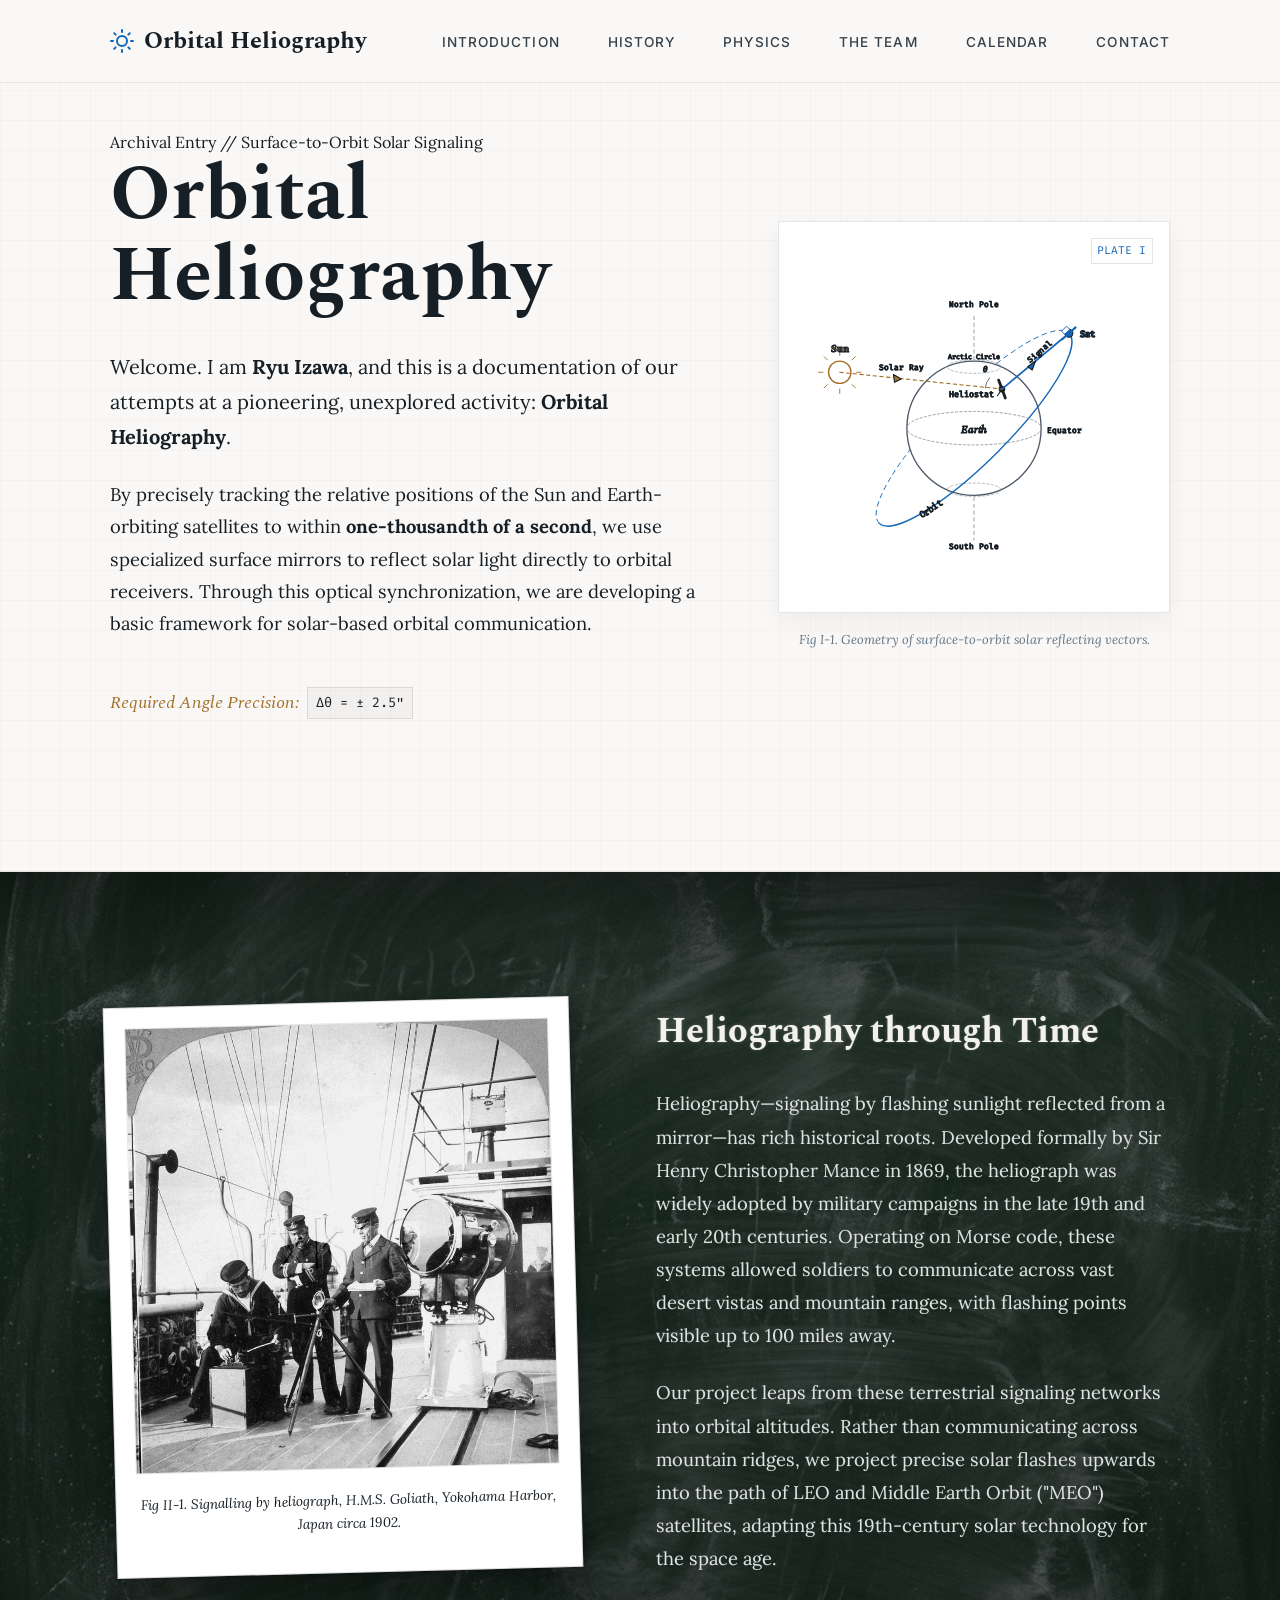
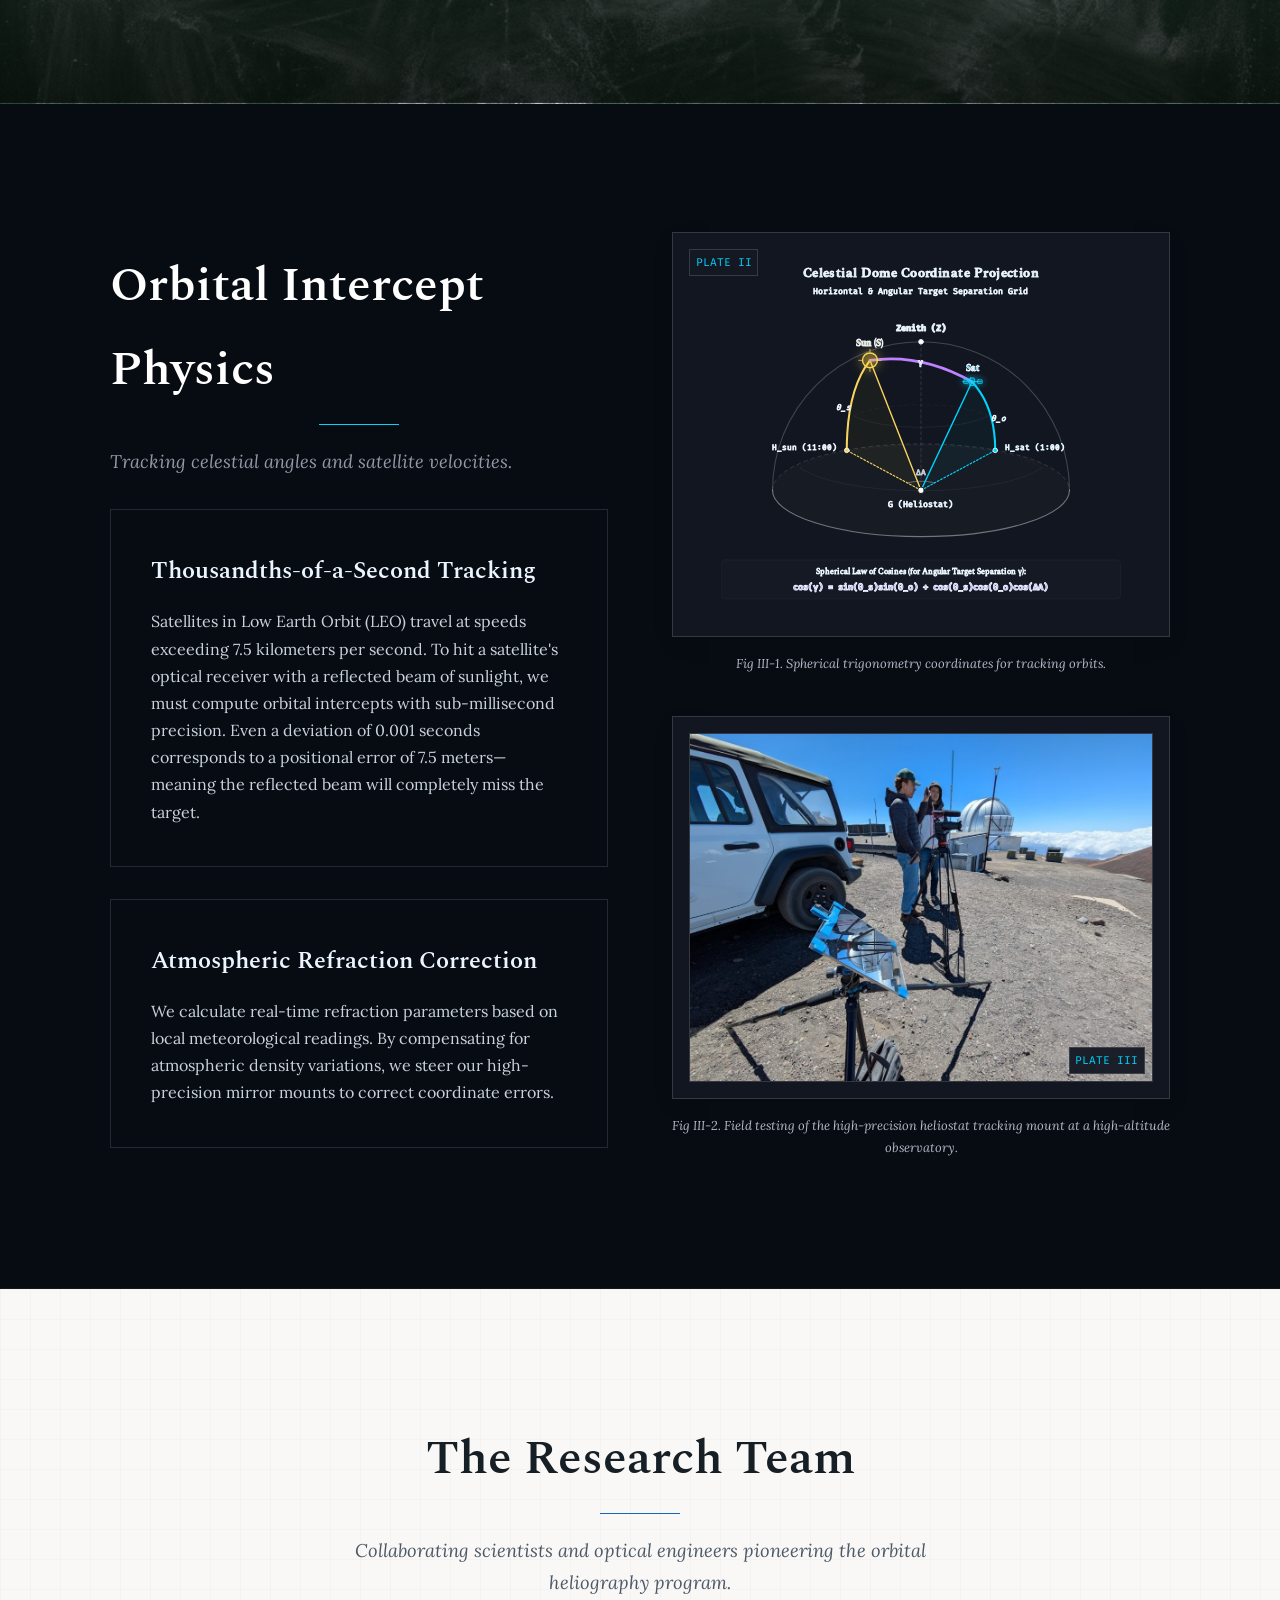
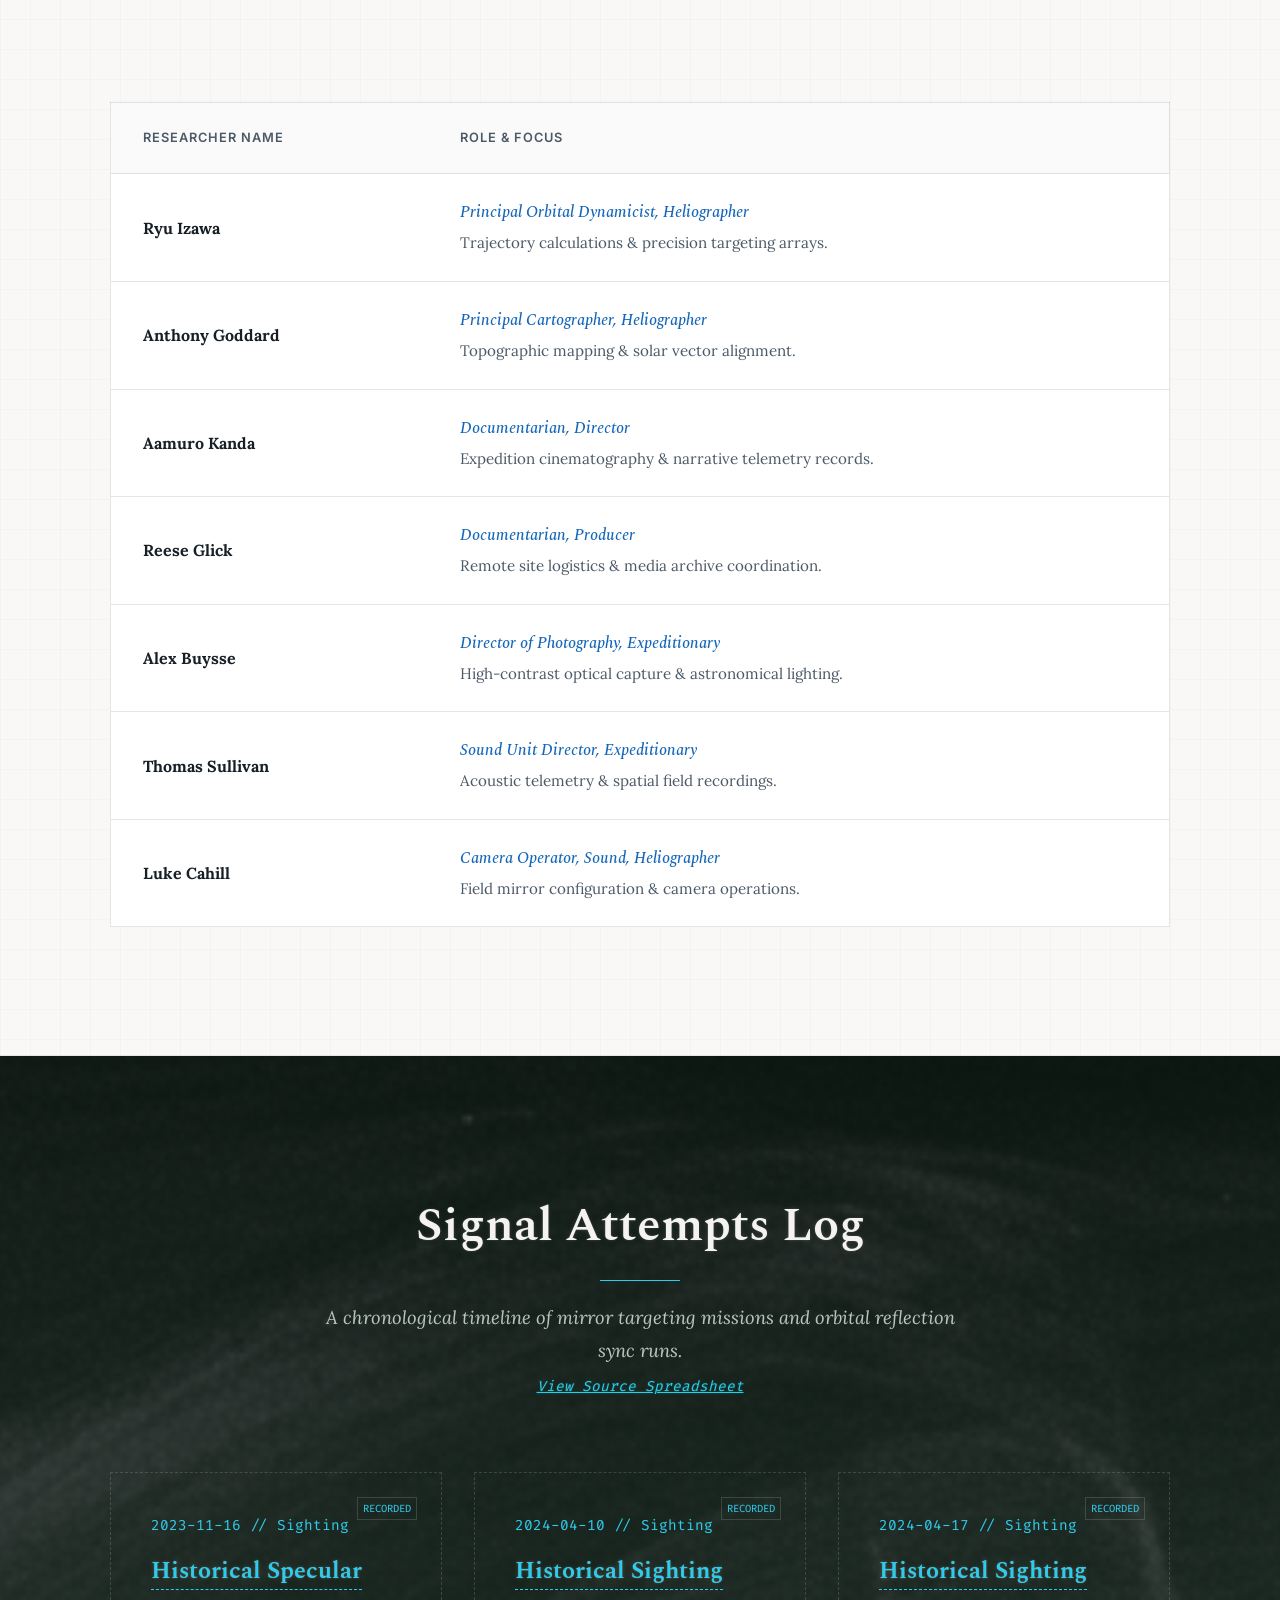
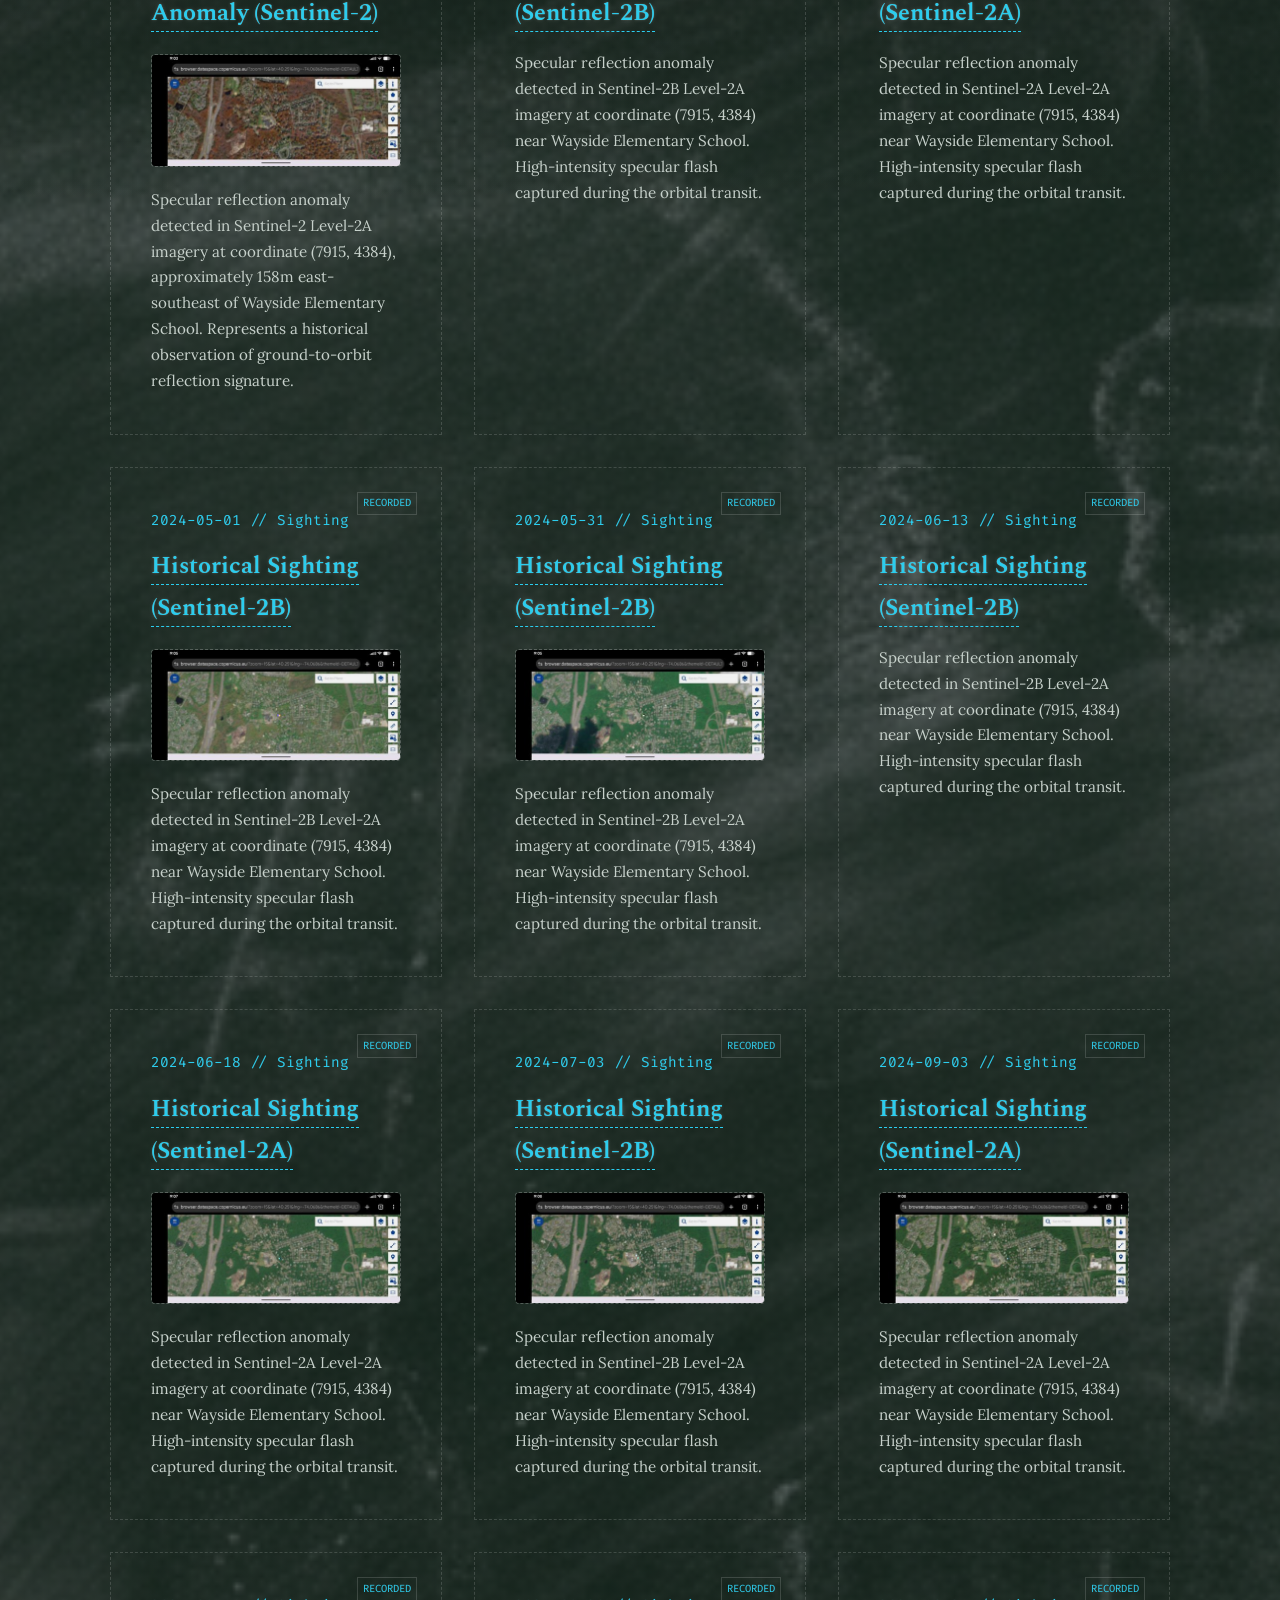
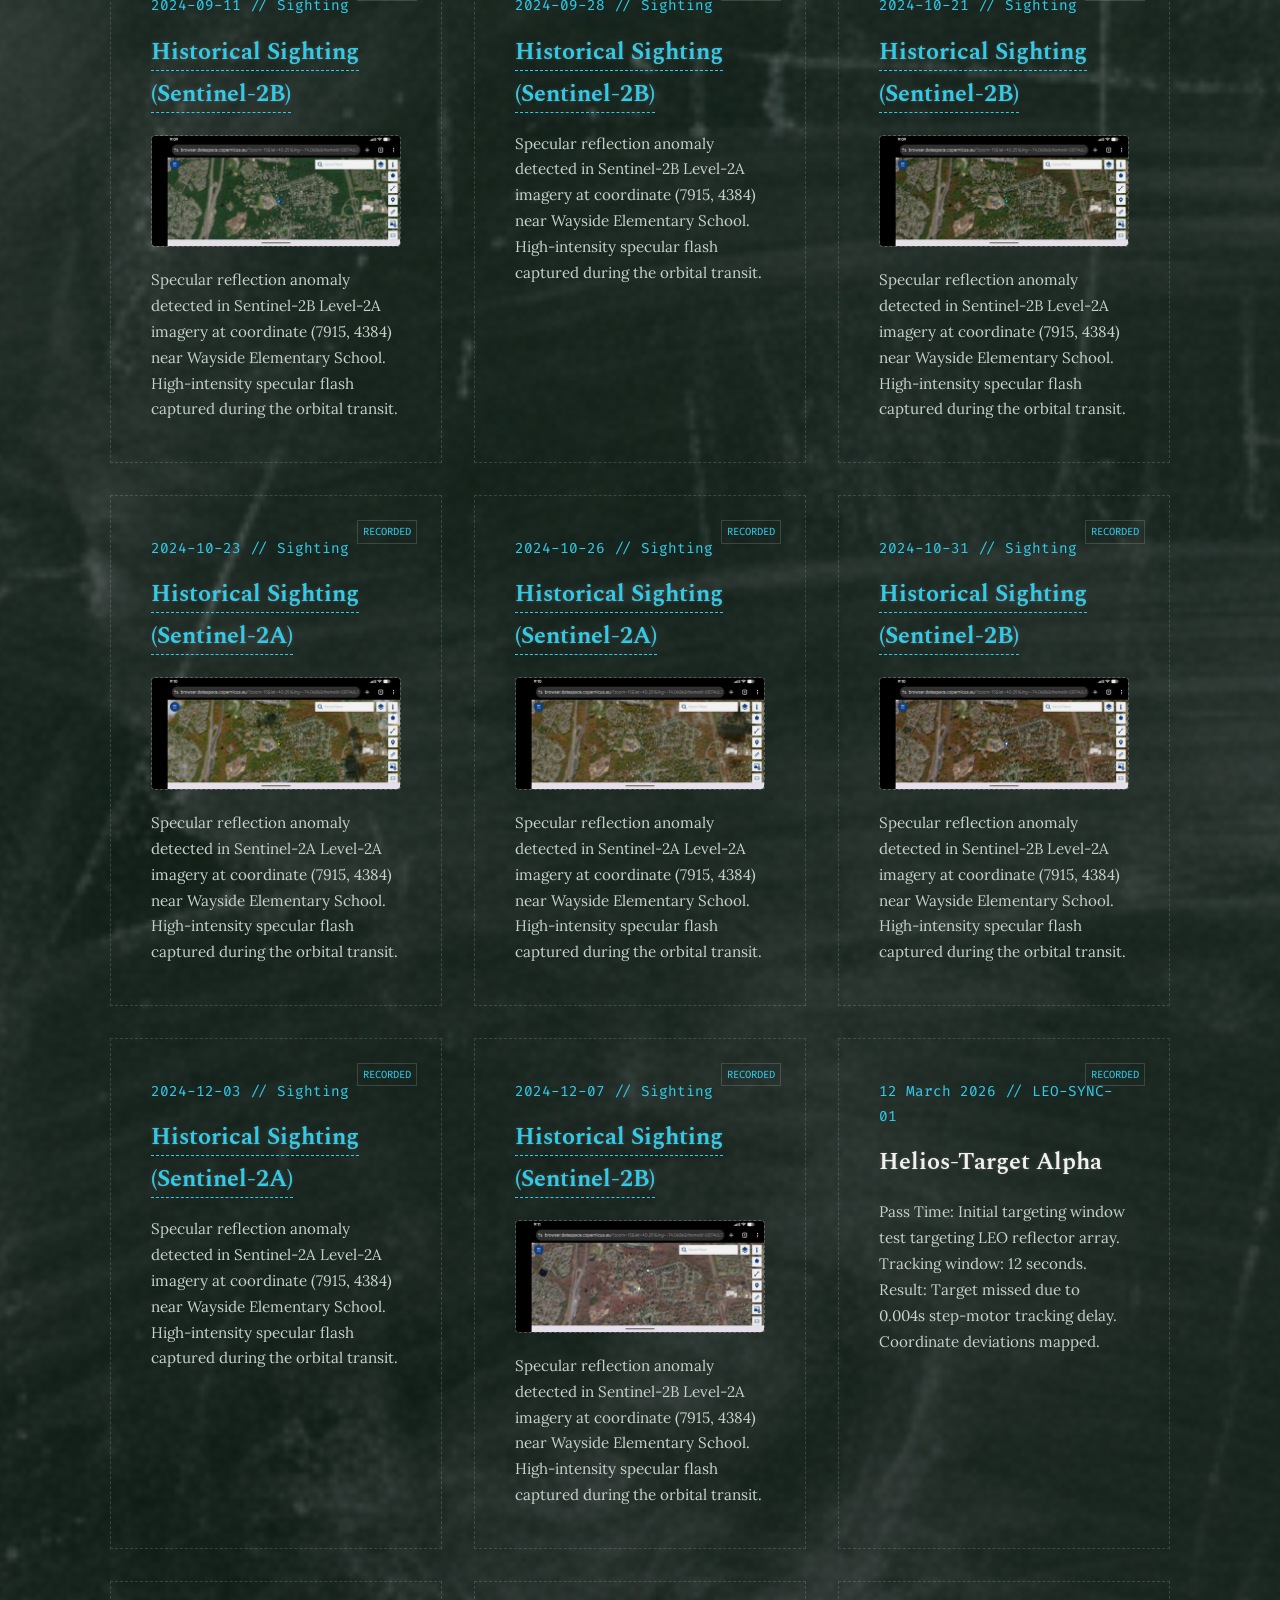
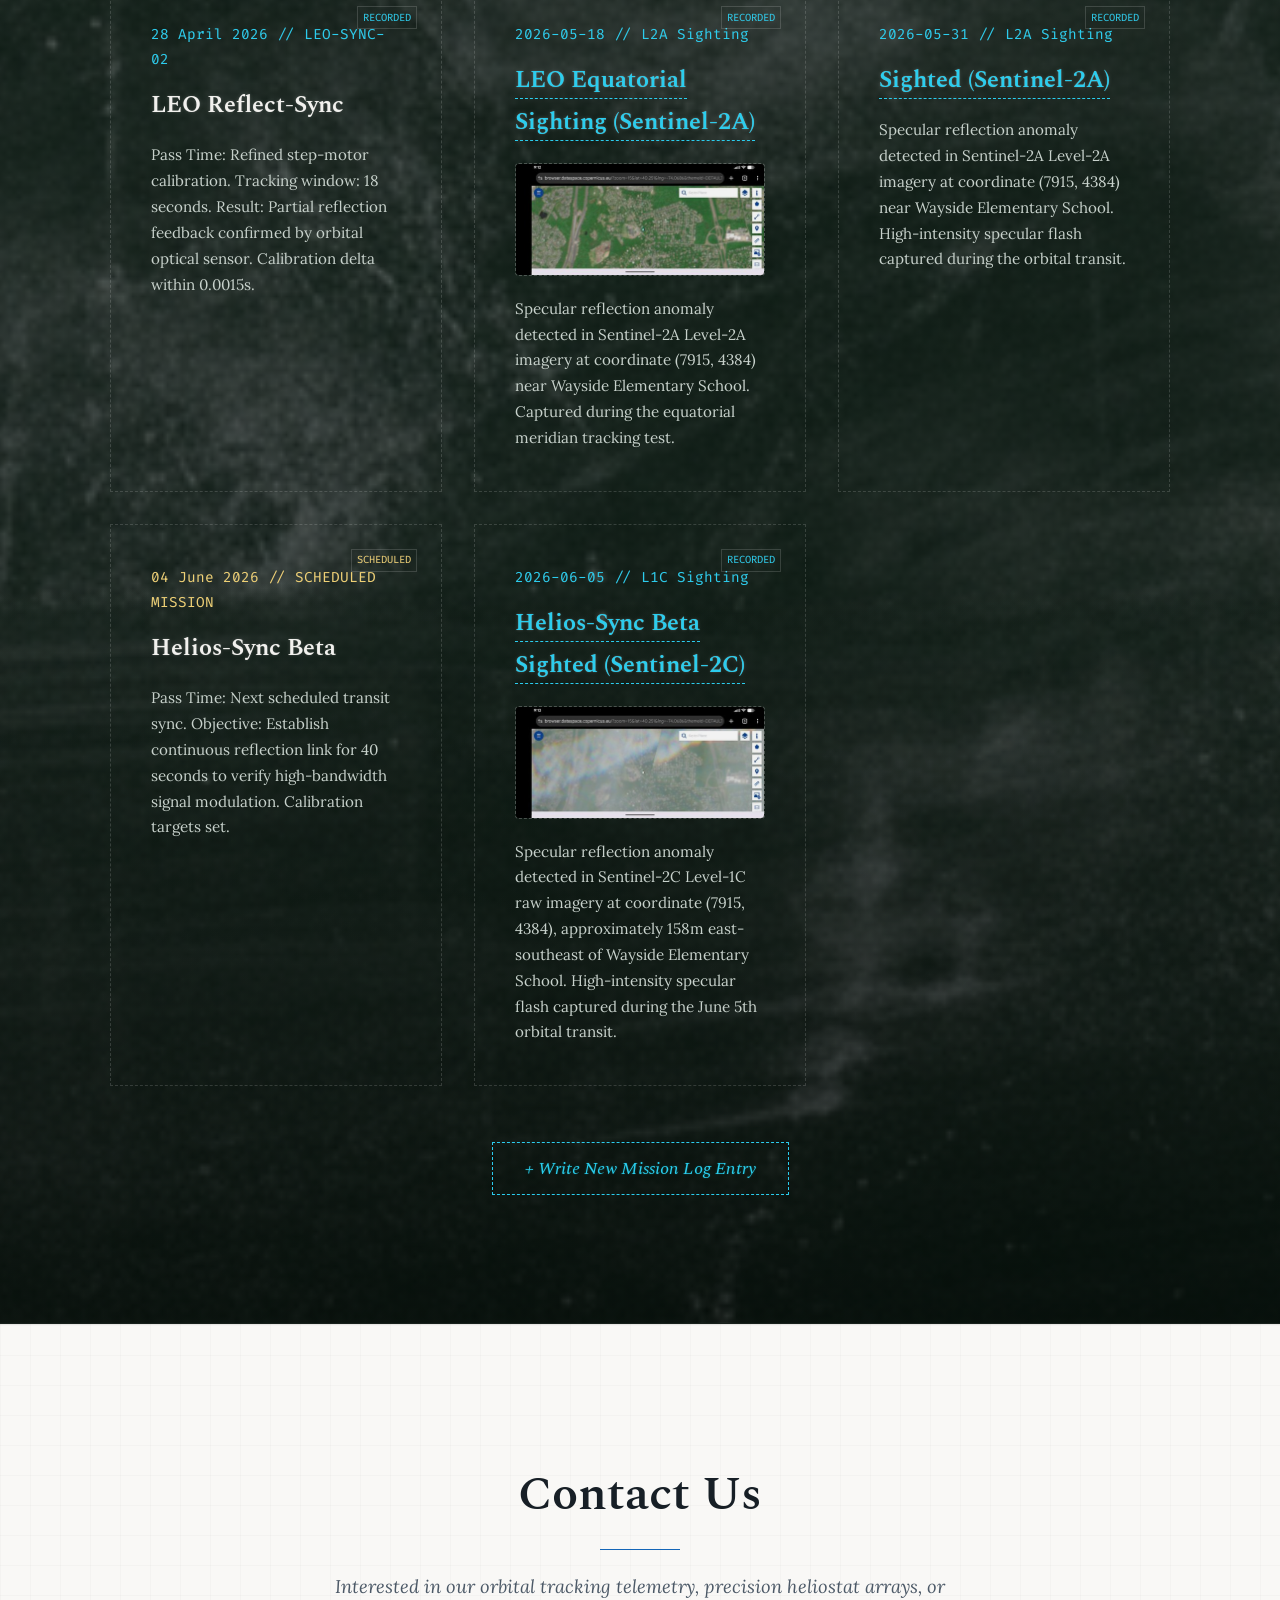
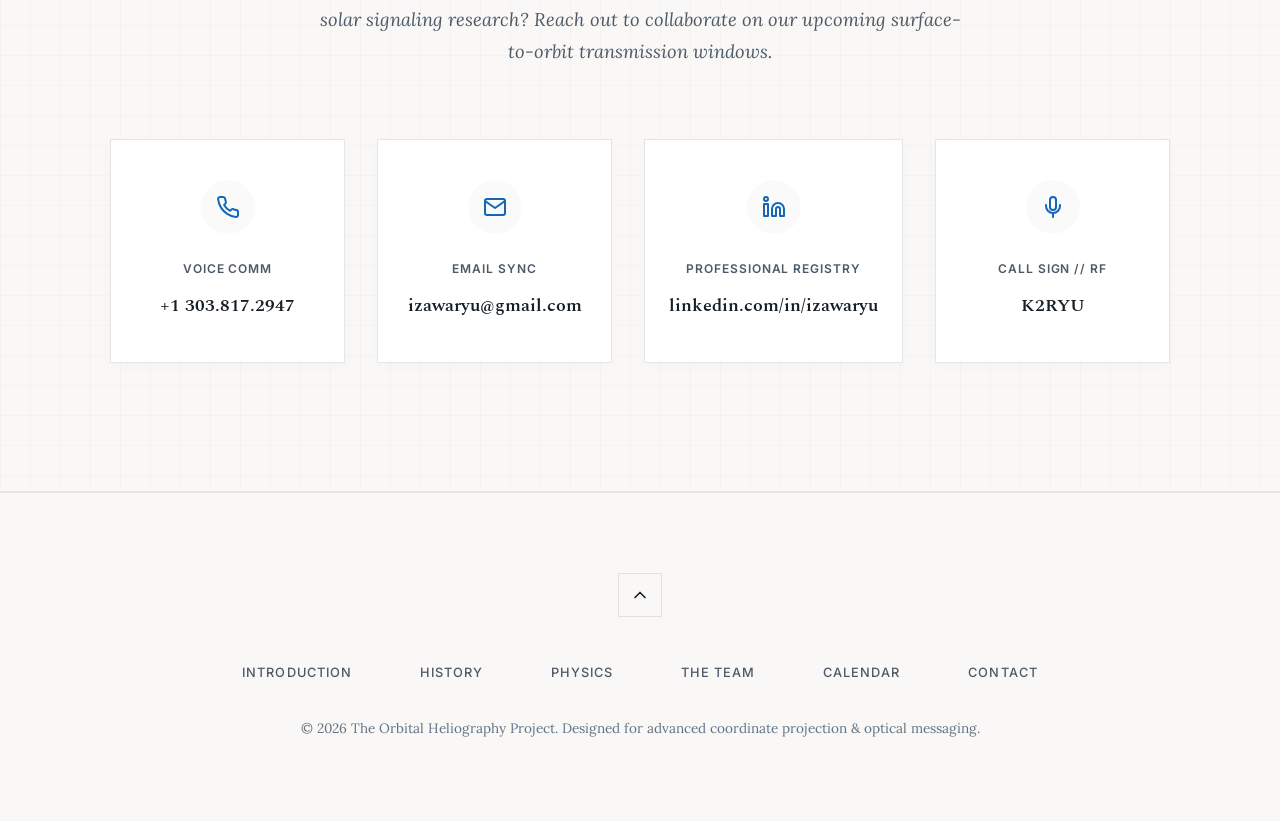
==== commit aa36adb3: "Revise introductory copy to 'unexplored' and framework focus, add MEO mention in history section, an" ====
--- a/index.html
+++ b/index.html
@@ -10,7 +10,7 @@
   <title>The Orbital Heliography Project</title>
 
   <!-- Stylesheets -->
-  <link rel="stylesheet" href="css/style.css?v=1.0.12">
+  <link rel="stylesheet" href="css/style.css?v=1.0.13">
 </head>
 
 <body>
@@ -64,10 +64,10 @@
             <div class="hero-subtitle">Archival Entry // Surface-to-Orbit Solar Signaling</div>
             <h1 class="paper-title">Orbital Heliography</h1>
             <p class="paper-description">
-              Welcome. I am <strong>Ryu Izawa</strong>, and this is a documentation of our attempts at a pioneering, never-before-done activity: <strong>Orbital Heliography</strong>. 
+              Welcome. I am <strong>Ryu Izawa</strong>, and this is a documentation of our attempts at a pioneering, unexplored activity: <strong>Orbital Heliography</strong>. 
             </p>
             <p class="paper-description" style="font-size: 1.15rem; margin-top: -1.5rem;">
-              By precisely tracking the relative positions of the Sun and Earth-orbiting satellites to within <strong>one-thousandth of a second</strong>, we use specialized surface mirrors to reflect solar light directly to orbital receivers. Through this optical synchronization, we are opening a new channel for interstellar and orbital heliographic communication.
+              By precisely tracking the relative positions of the Sun and Earth-orbiting satellites to within <strong>one-thousandth of a second</strong>, we use specialized surface mirrors to reflect solar light directly to orbital receivers. Through this optical synchronization, we are developing a basic framework for solar-based orbital communication.
             </p>
             
             <div class="paper-math">
@@ -173,7 +173,7 @@
               Heliography—signaling by flashing sunlight reflected from a mirror—has rich historical roots. Developed formally by Sir Henry Christopher Mance in 1869, the heliograph was widely adopted by military campaigns in the late 19th and early 20th centuries. Operating on Morse code, these systems allowed soldiers to communicate across vast desert vistas and mountain ranges, with flashing points visible up to 100 miles away.
             </p>
             <p class="chalk-text" style="font-size: 1.15rem; line-height: 1.8; margin-top: 1.5rem;">
-              Our project leaps from these terrestrial signaling networks into orbital altitudes. Rather than communicating across mountain ridges, we project precise solar flashes upwards into the path of LEO satellites, adapting this 19th-century solar technology for the space age.
+              Our project leaps from these terrestrial signaling networks into orbital altitudes. Rather than communicating across mountain ridges, we project precise solar flashes upwards into the path of LEO and Middle Earth Orbit ("MEO") satellites, adapting this 19th-century solar technology for the space age.
             </p>
           </div>
         </div>
@@ -578,6 +578,6 @@
   </footer>
 
   <!-- Scripts -->
-  <script src="js/main.js?v=1.0.12"></script>
+  <script src="js/main.js?v=1.0.13"></script>
 </body>
 </html>
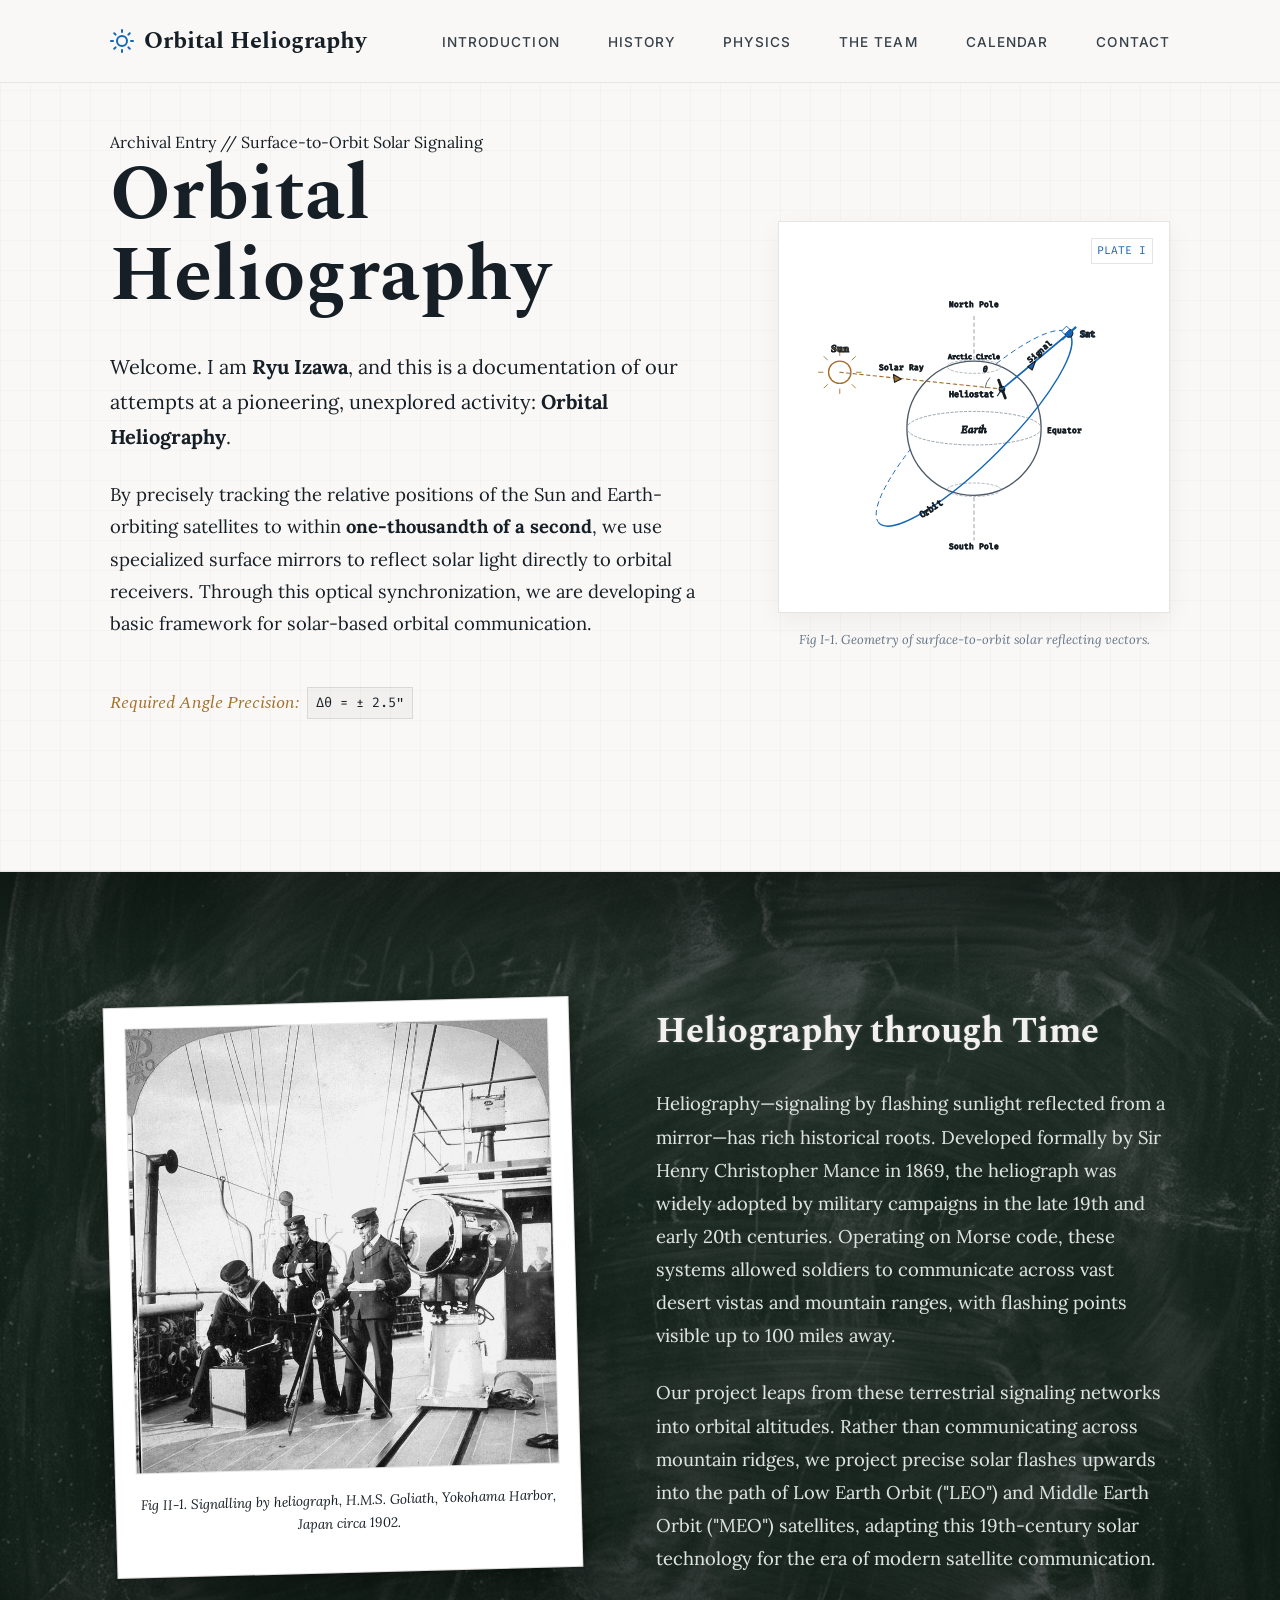
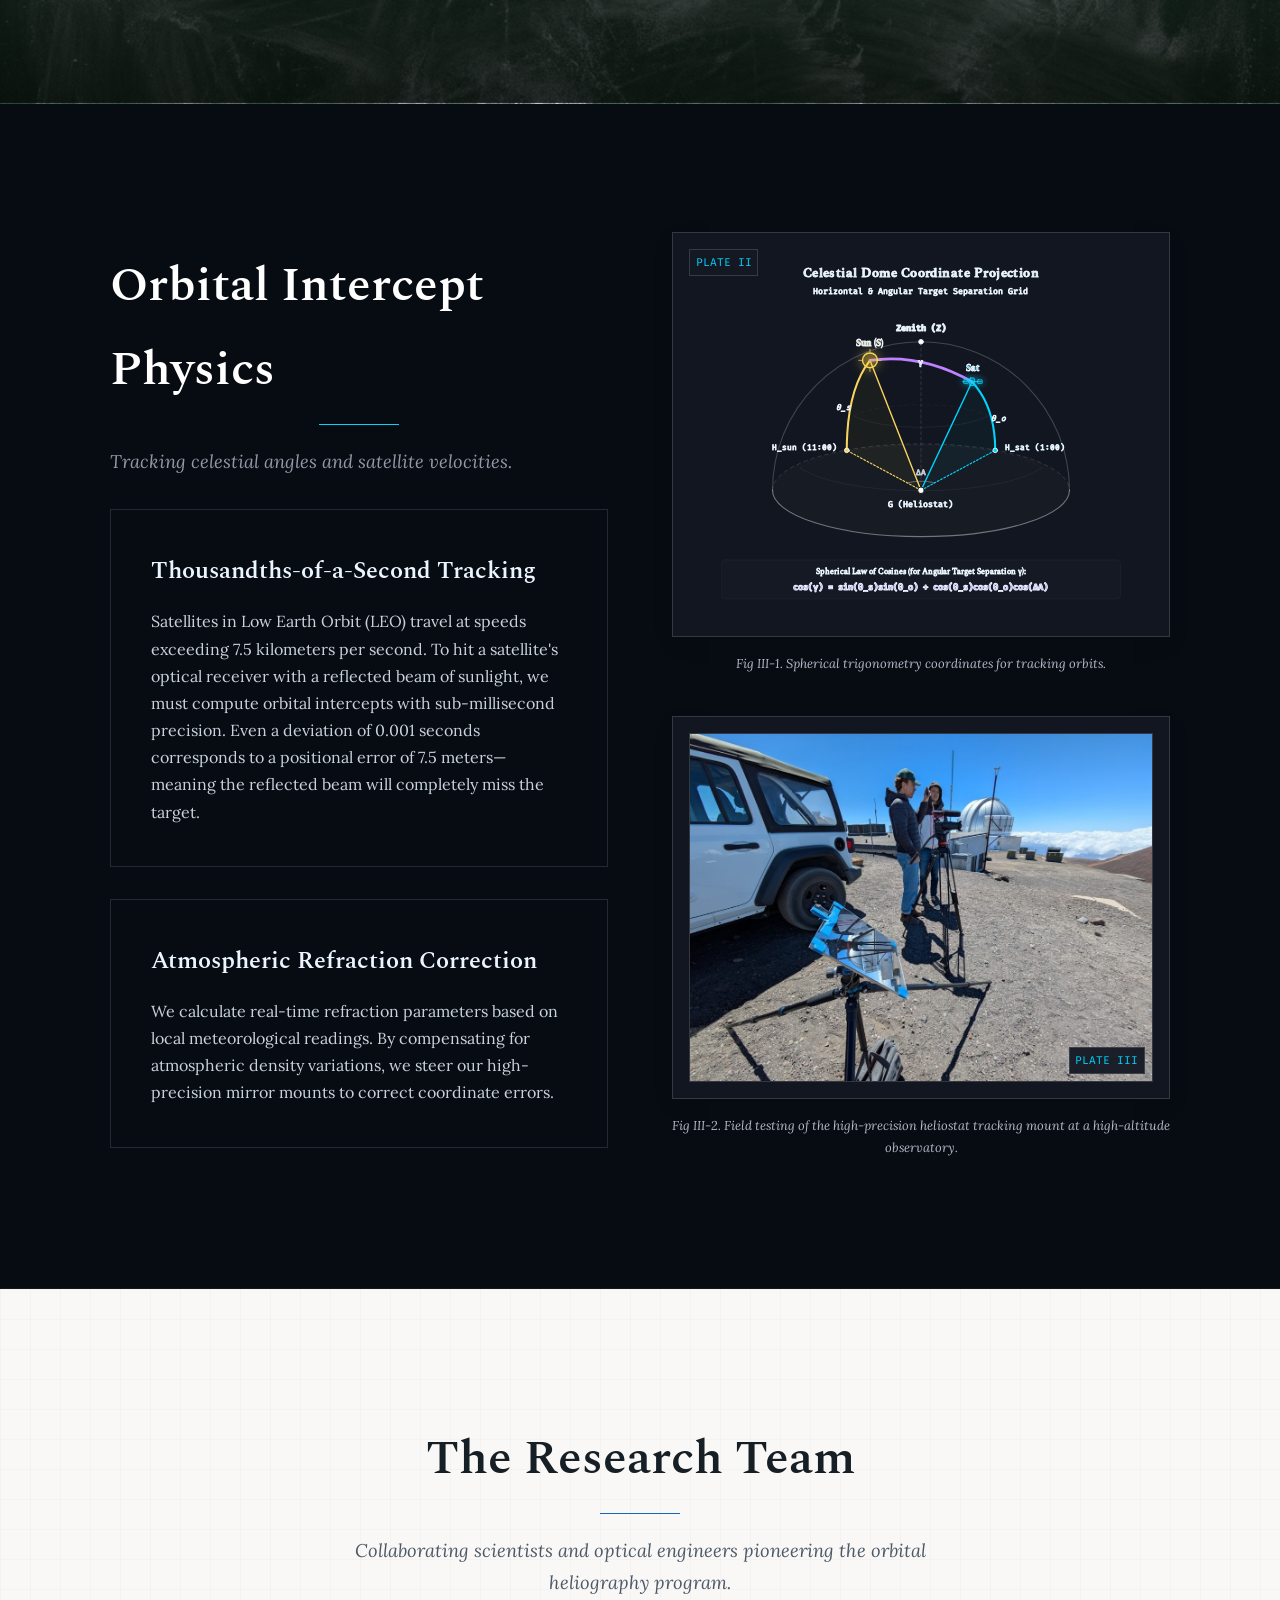
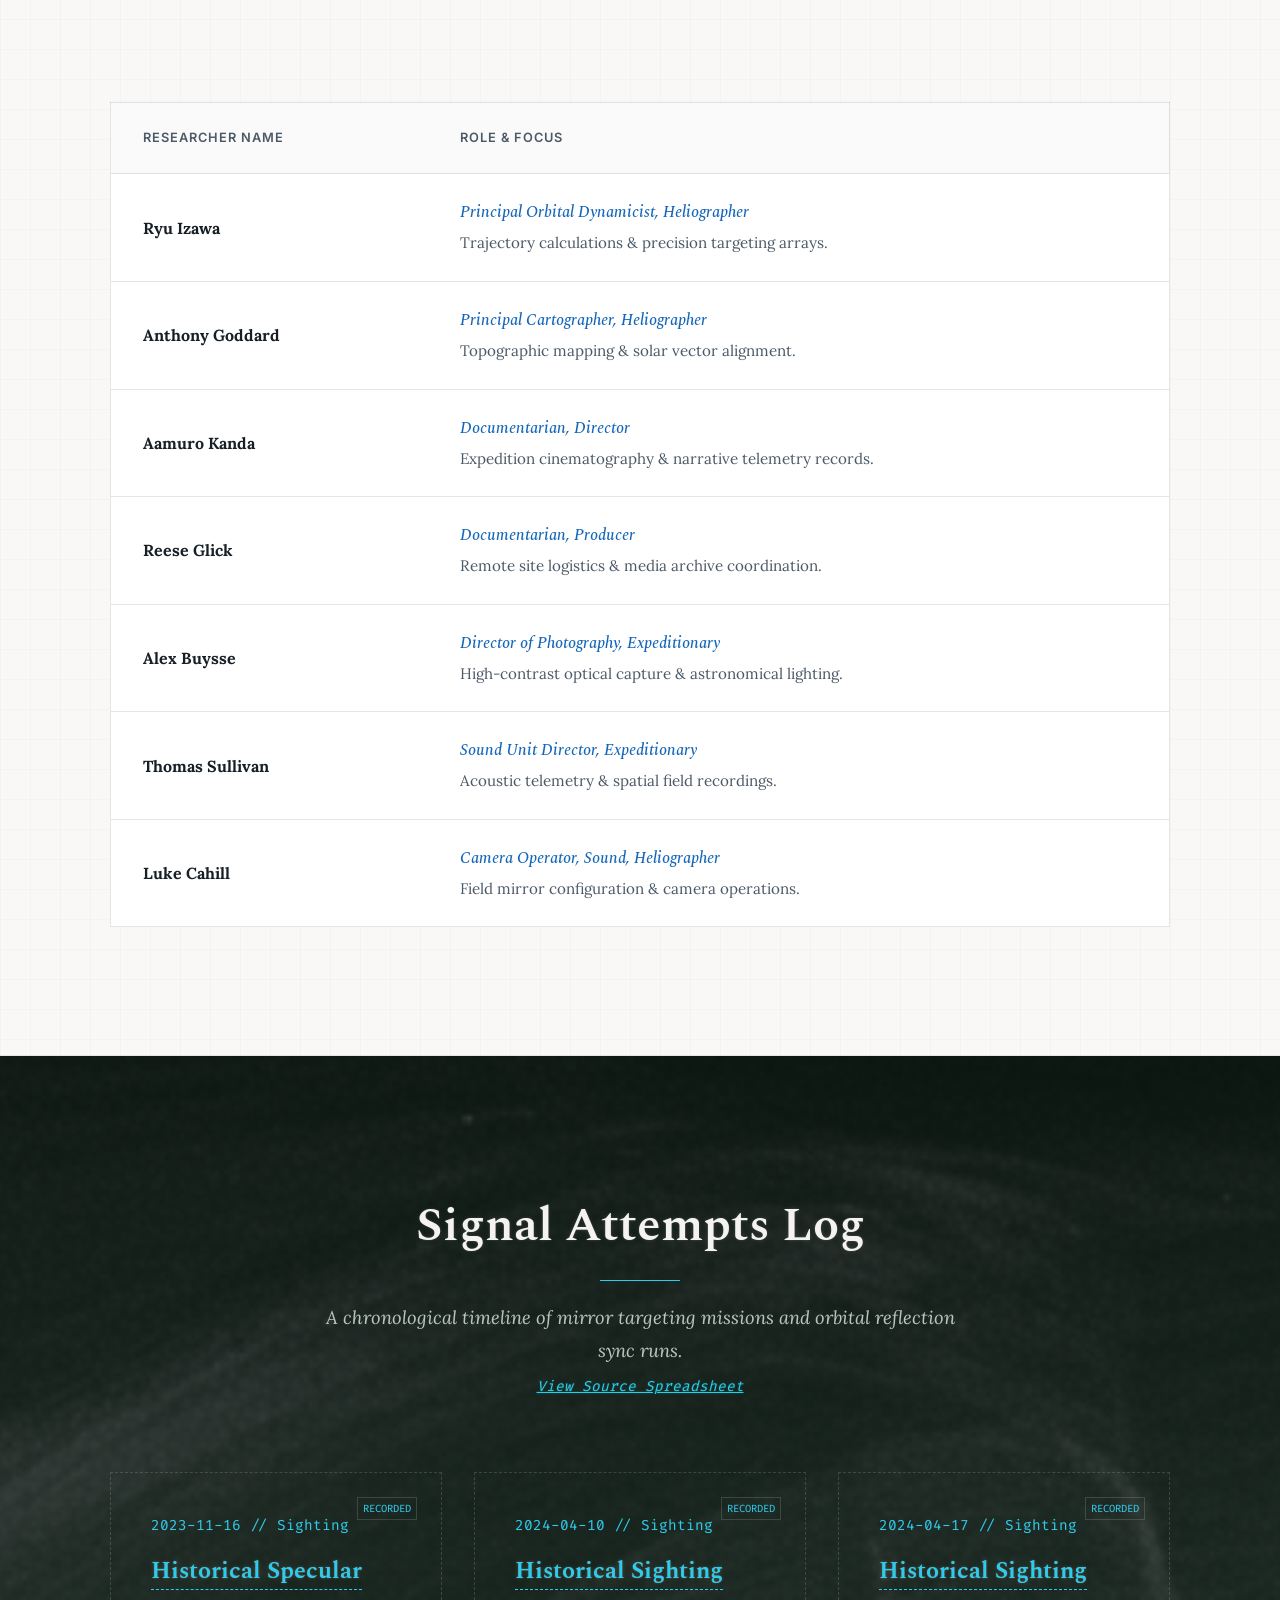
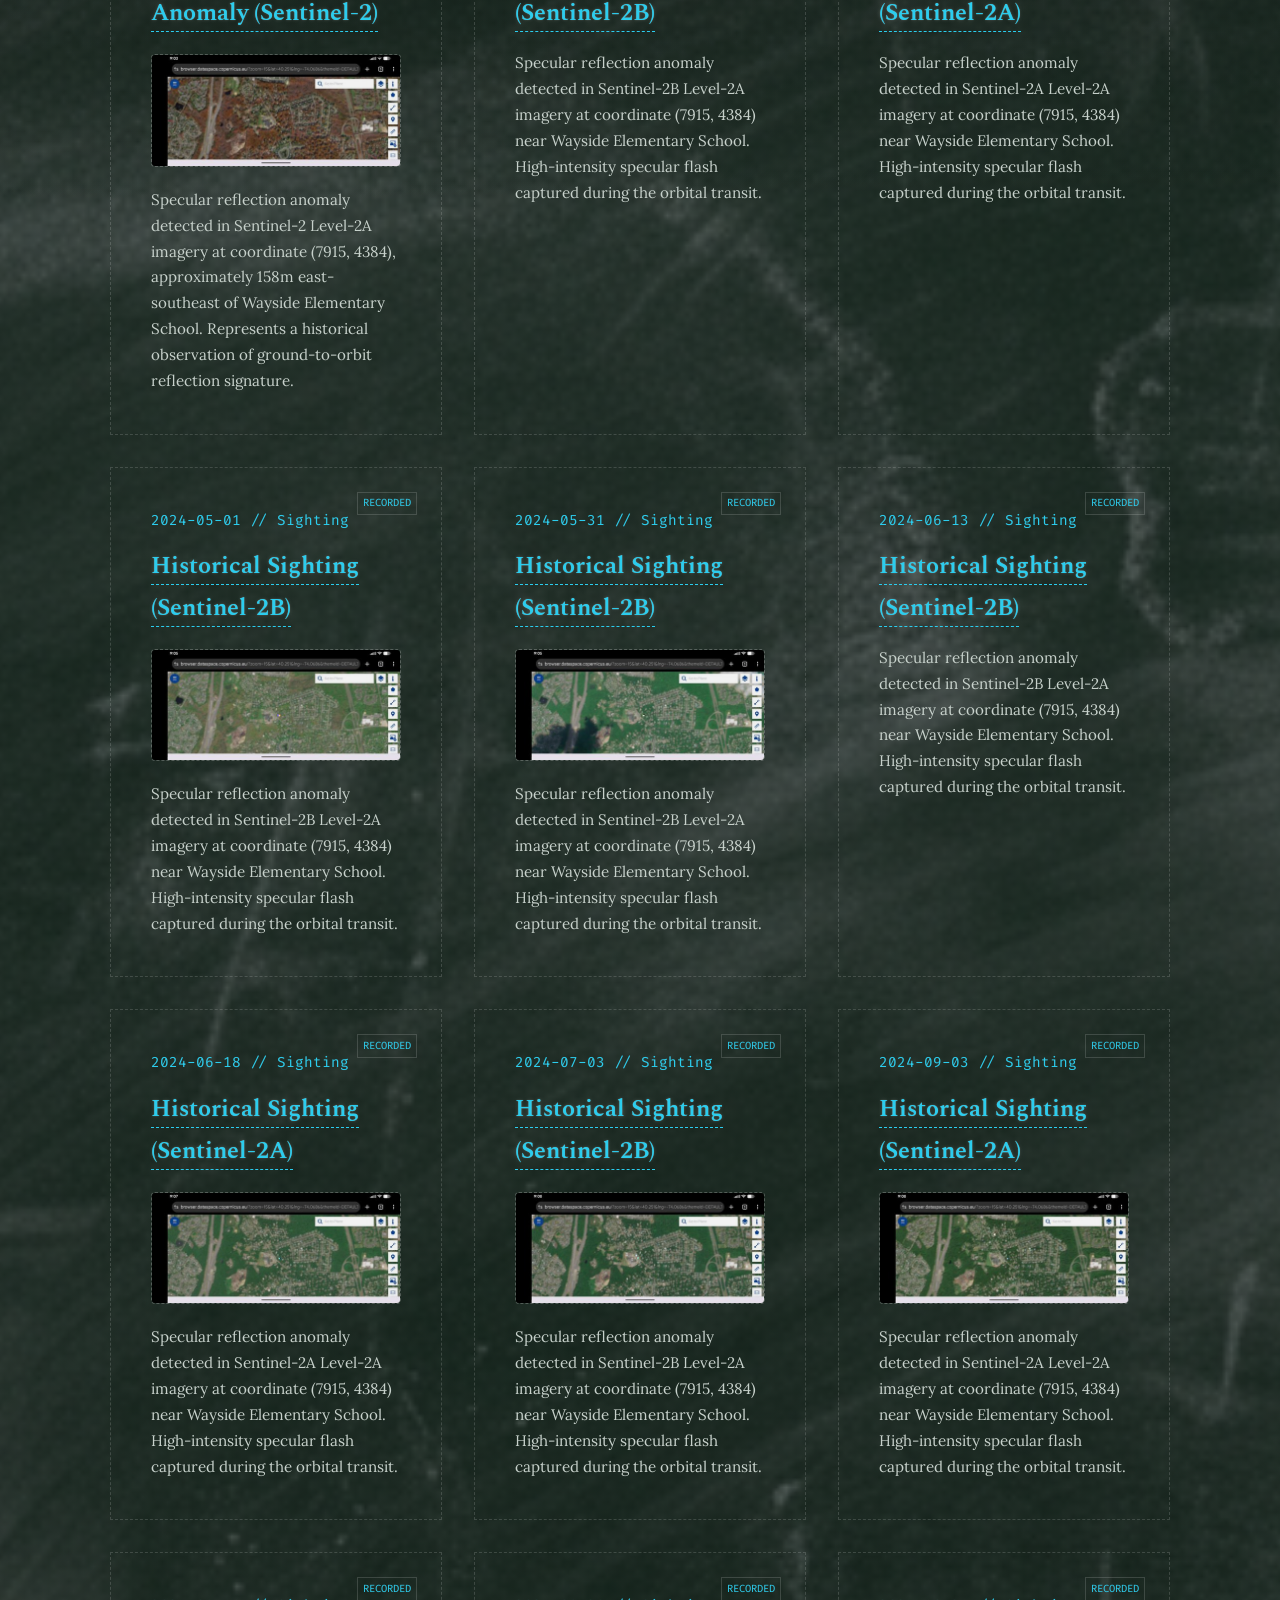
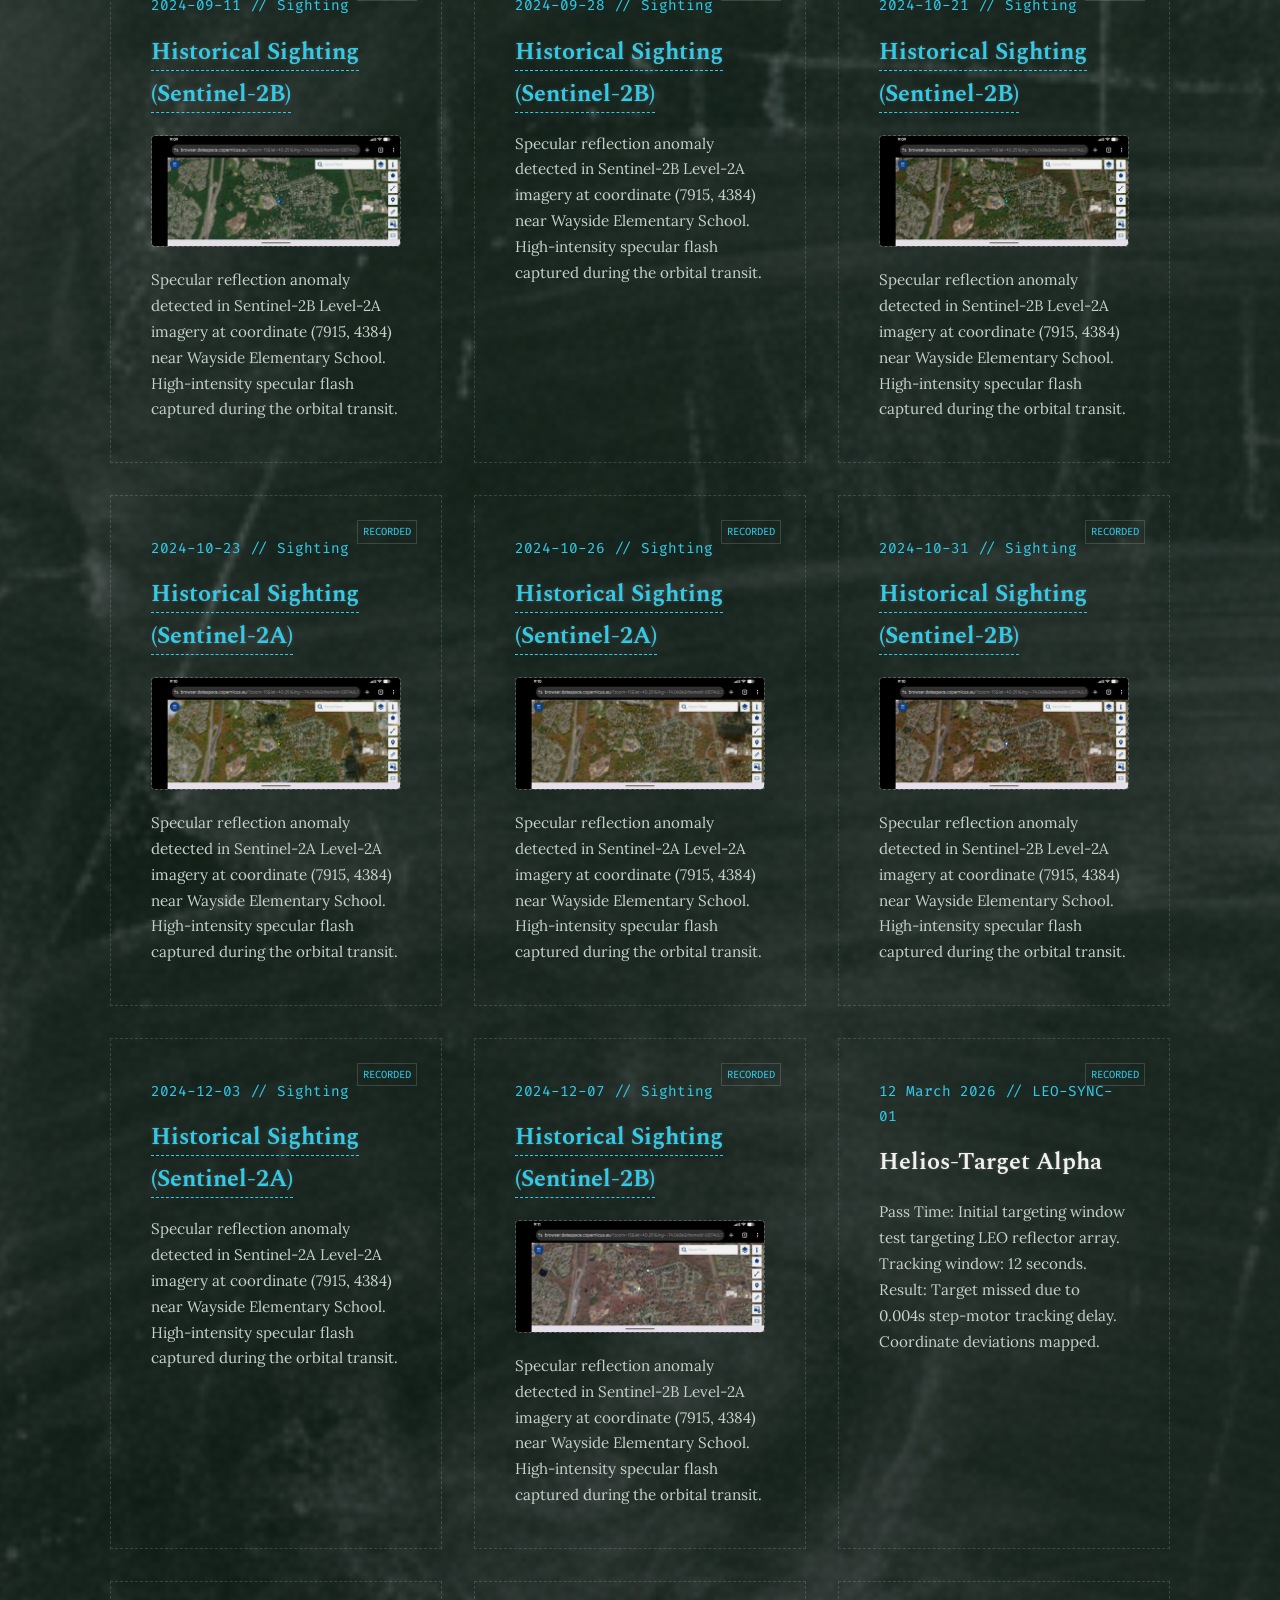
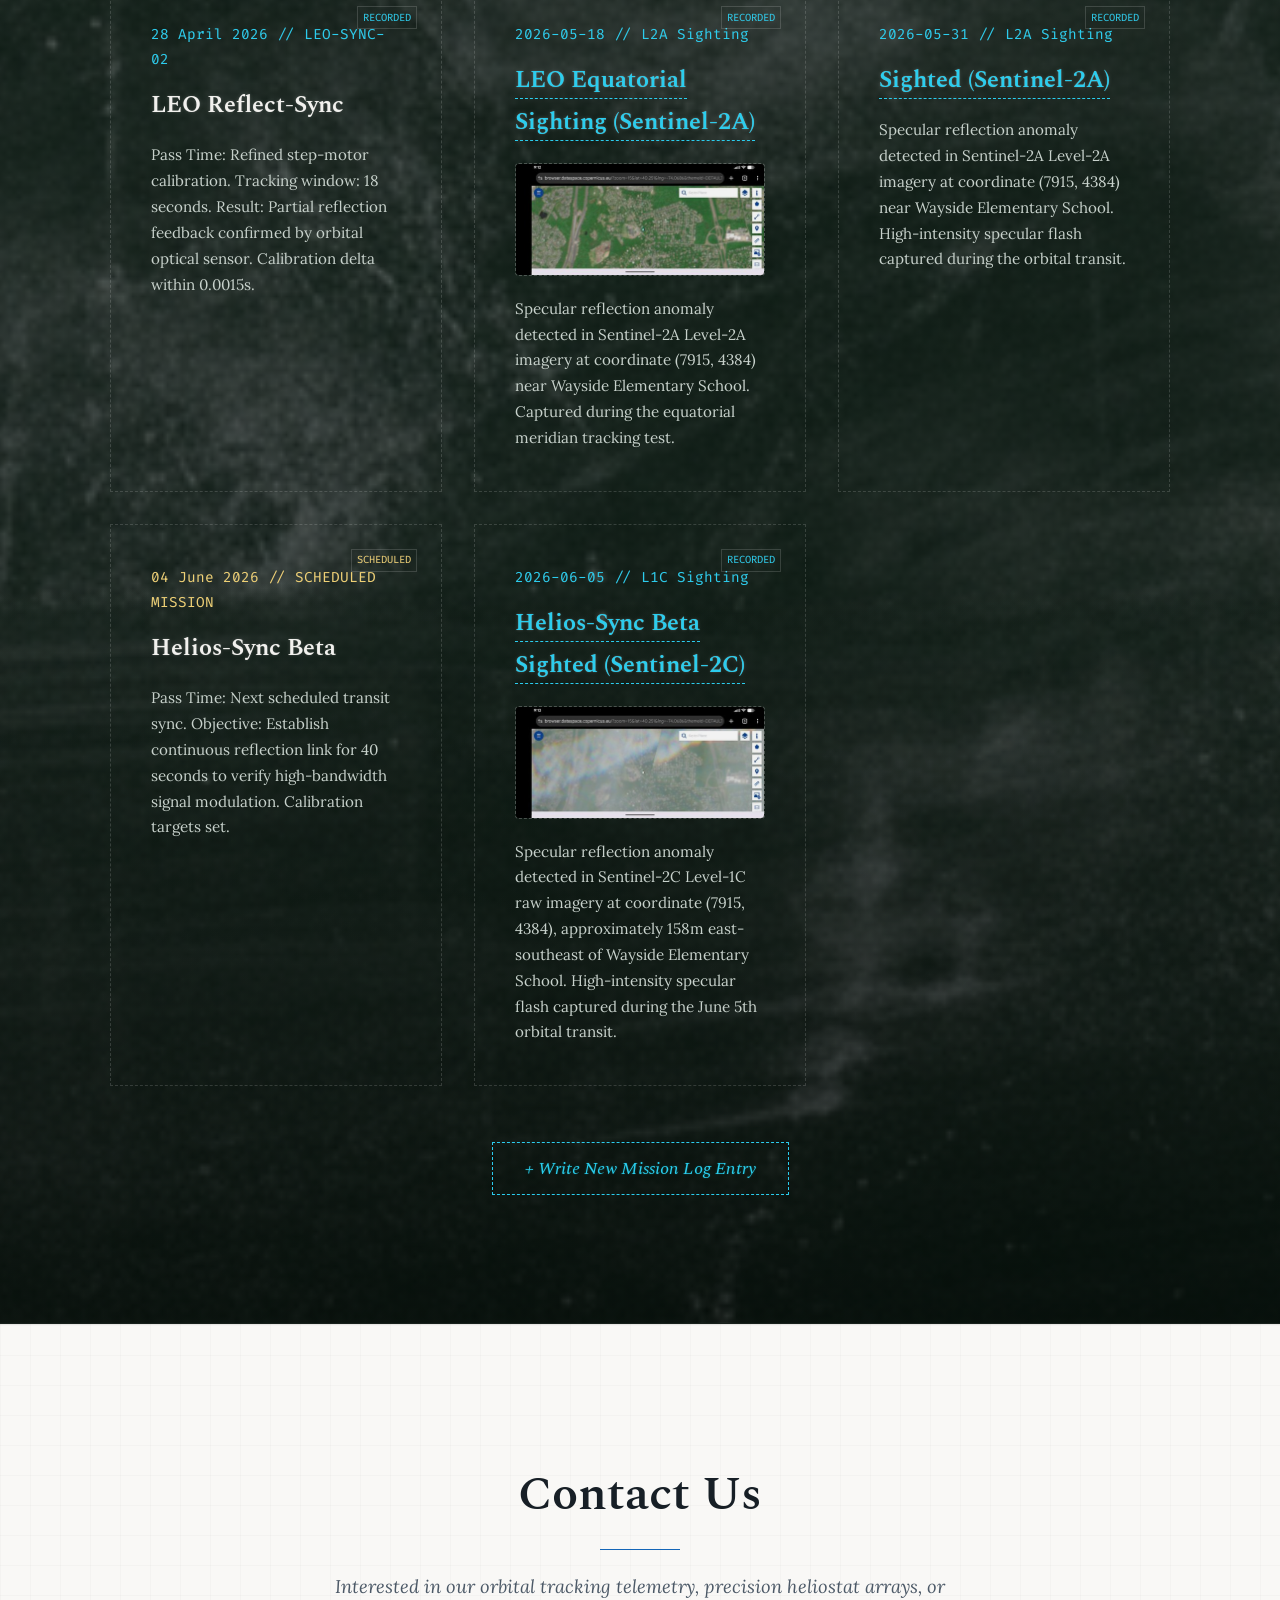
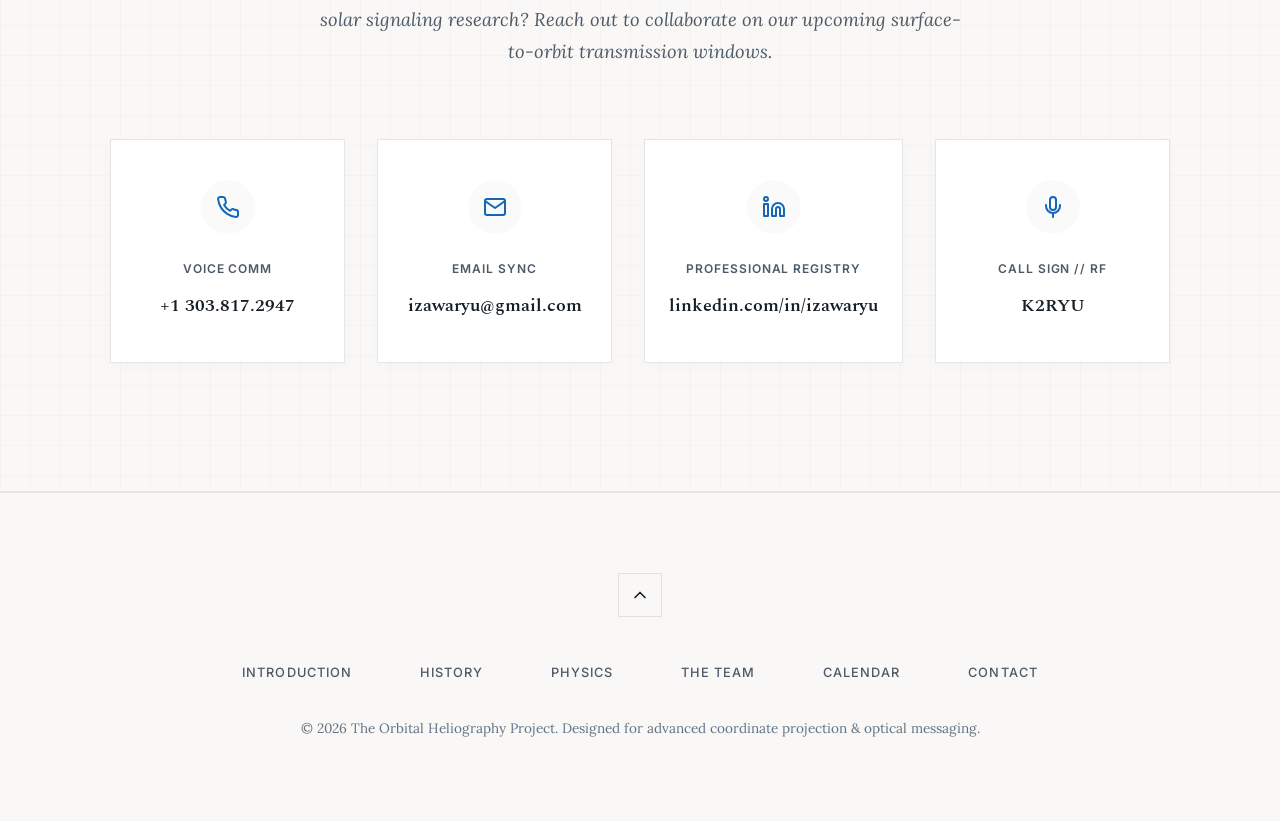
==== commit e6a0a85a: "Expand LEO and MEO acronyms, change ending to modern satellite communication, and bump version to v=" ====
--- a/index.html
+++ b/index.html
@@ -10,7 +10,7 @@
   <title>The Orbital Heliography Project</title>
 
   <!-- Stylesheets -->
-  <link rel="stylesheet" href="css/style.css?v=1.0.13">
+  <link rel="stylesheet" href="css/style.css?v=1.0.14">
 </head>
 
 <body>
@@ -173,7 +173,7 @@
               Heliography—signaling by flashing sunlight reflected from a mirror—has rich historical roots. Developed formally by Sir Henry Christopher Mance in 1869, the heliograph was widely adopted by military campaigns in the late 19th and early 20th centuries. Operating on Morse code, these systems allowed soldiers to communicate across vast desert vistas and mountain ranges, with flashing points visible up to 100 miles away.
             </p>
             <p class="chalk-text" style="font-size: 1.15rem; line-height: 1.8; margin-top: 1.5rem;">
-              Our project leaps from these terrestrial signaling networks into orbital altitudes. Rather than communicating across mountain ridges, we project precise solar flashes upwards into the path of LEO and Middle Earth Orbit ("MEO") satellites, adapting this 19th-century solar technology for the space age.
+              Our project leaps from these terrestrial signaling networks into orbital altitudes. Rather than communicating across mountain ridges, we project precise solar flashes upwards into the path of Low Earth Orbit ("LEO") and Middle Earth Orbit ("MEO") satellites, adapting this 19th-century solar technology for the era of modern satellite communication.
             </p>
           </div>
         </div>
@@ -578,6 +578,6 @@
   </footer>
 
   <!-- Scripts -->
-  <script src="js/main.js?v=1.0.13"></script>
+  <script src="js/main.js?v=1.0.14"></script>
 </body>
 </html>
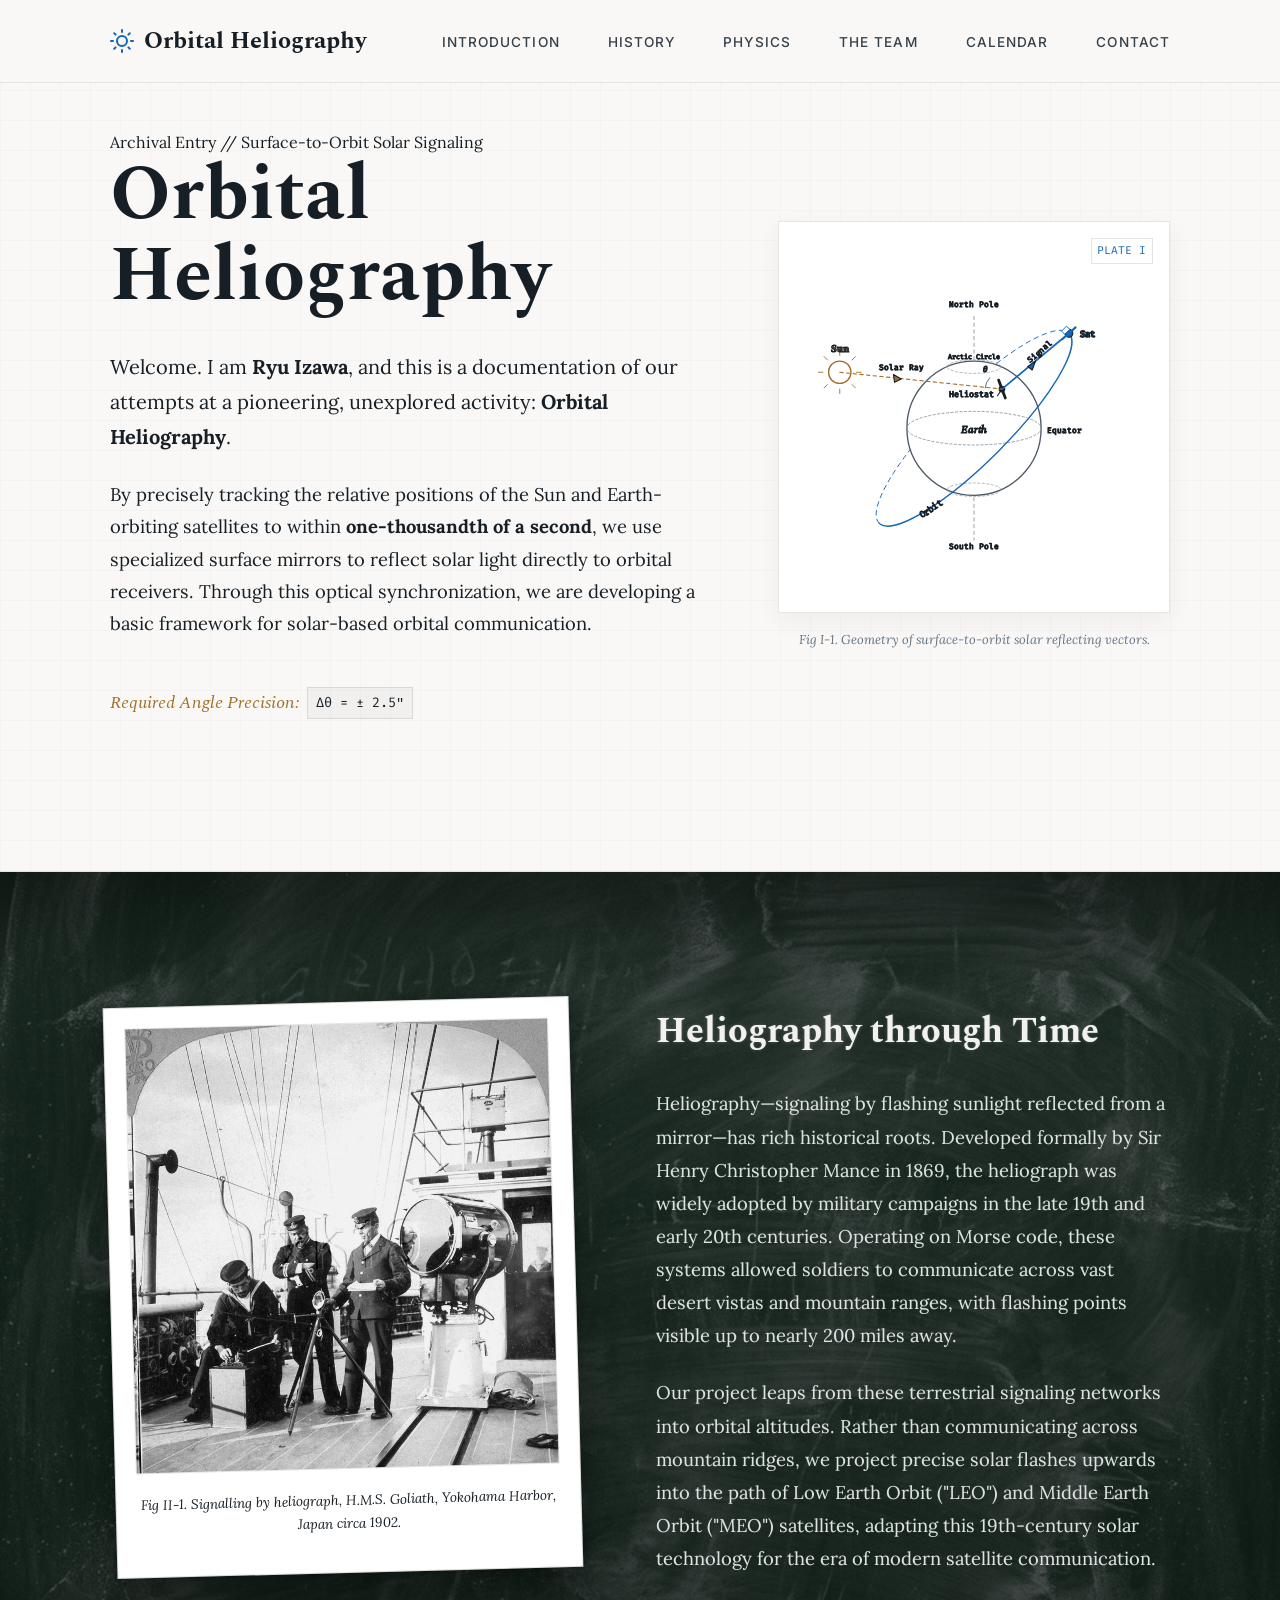
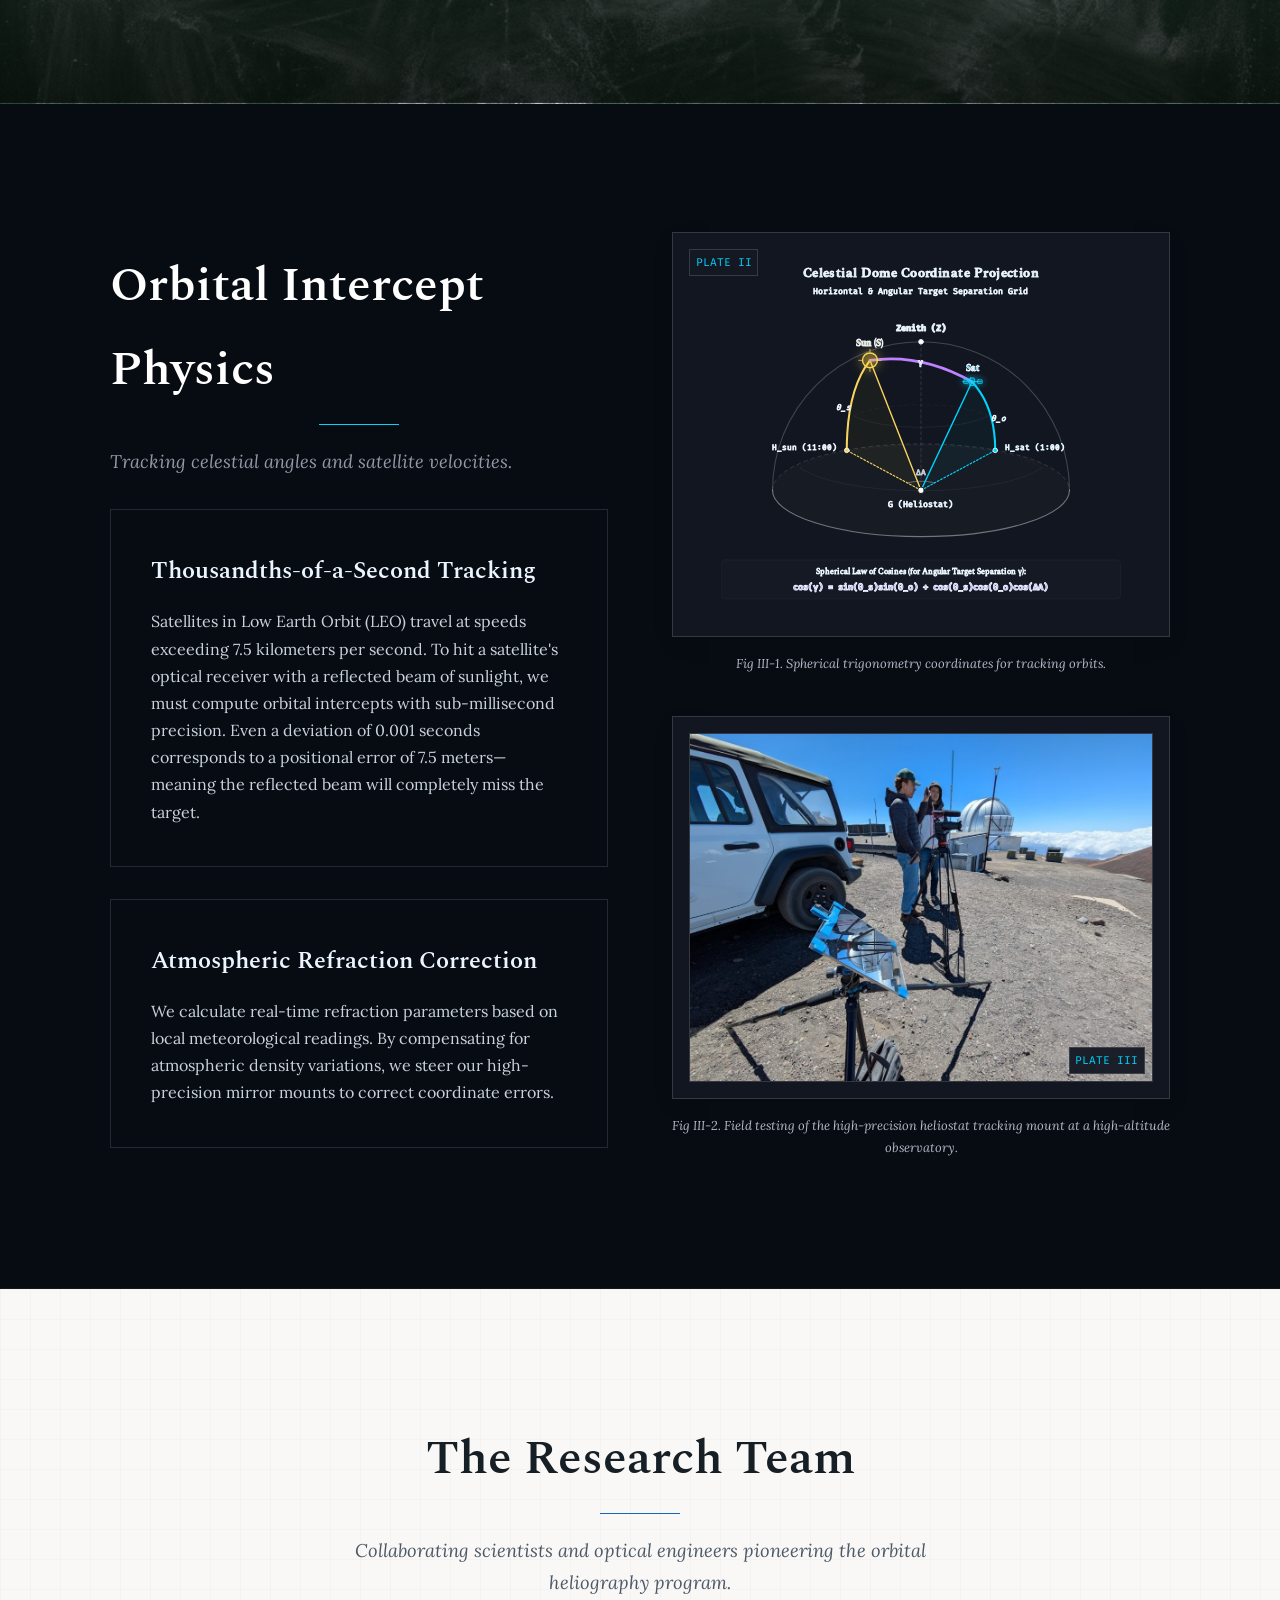
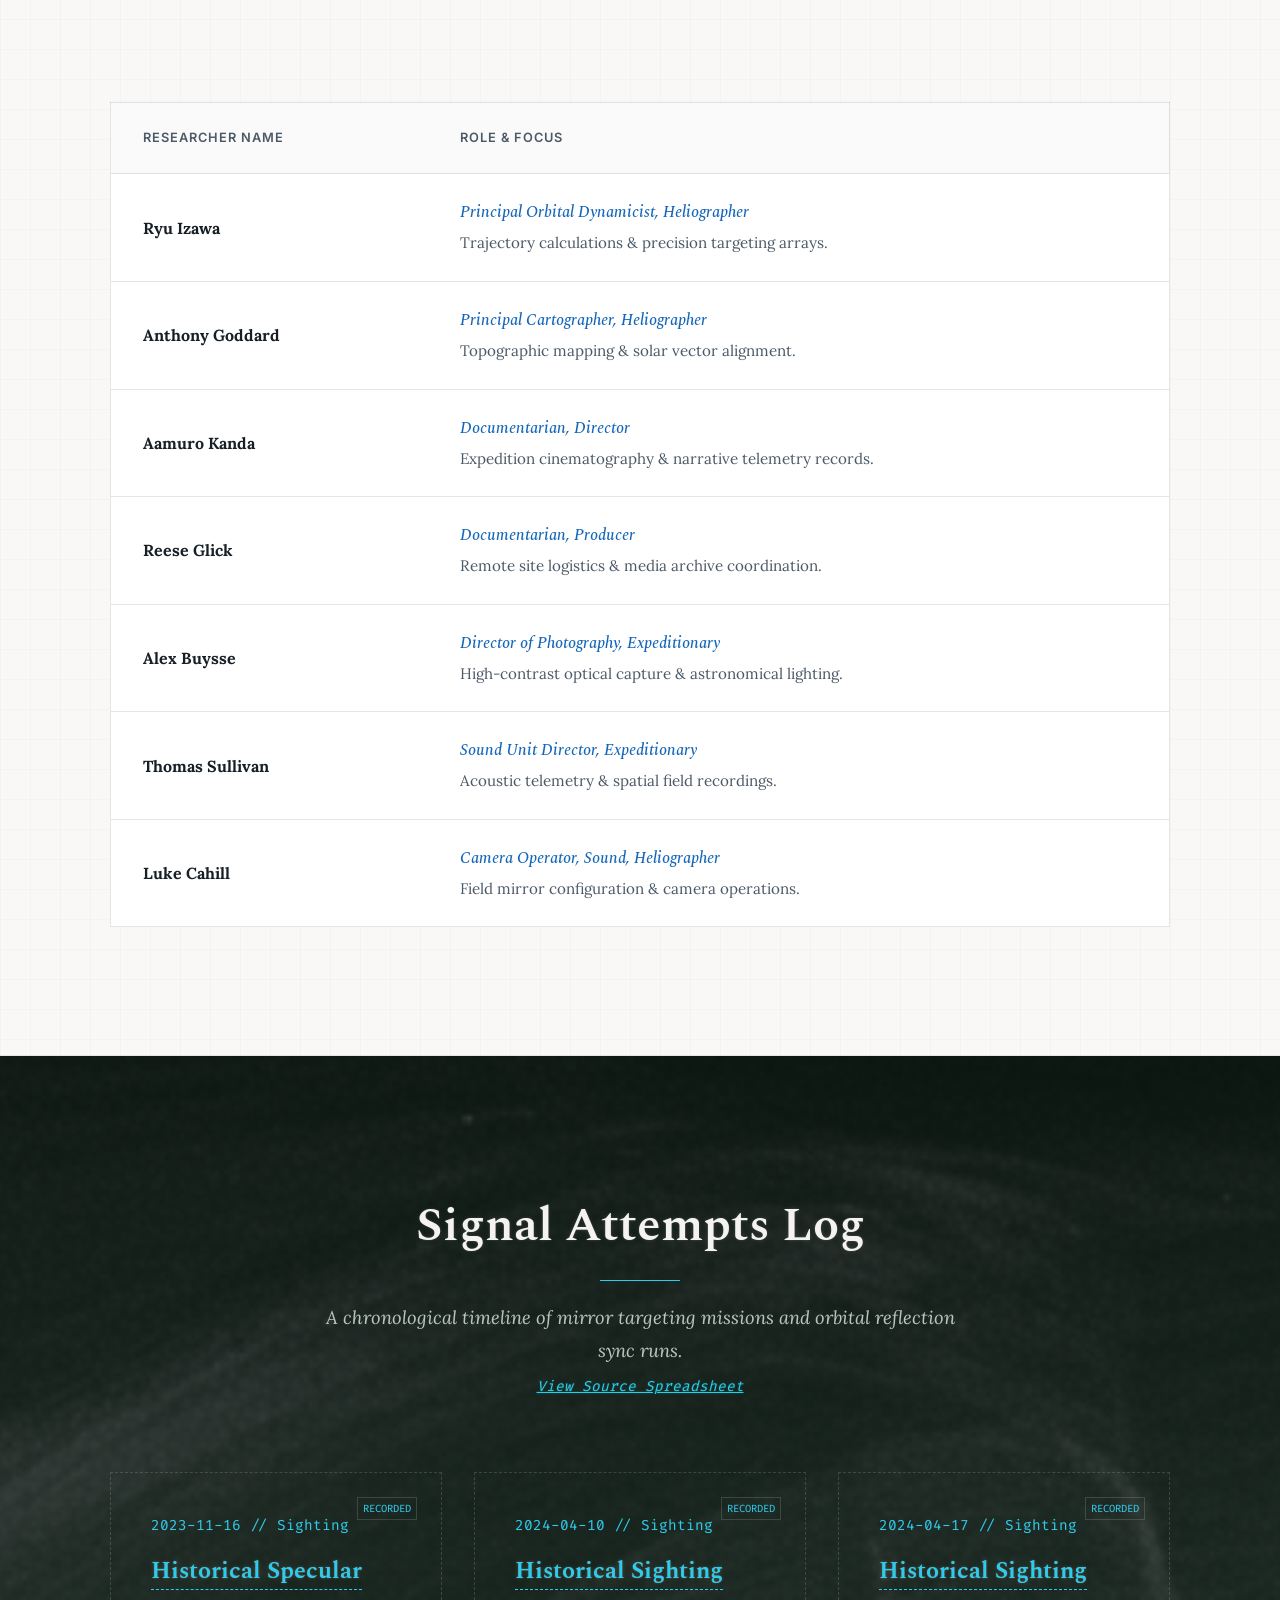
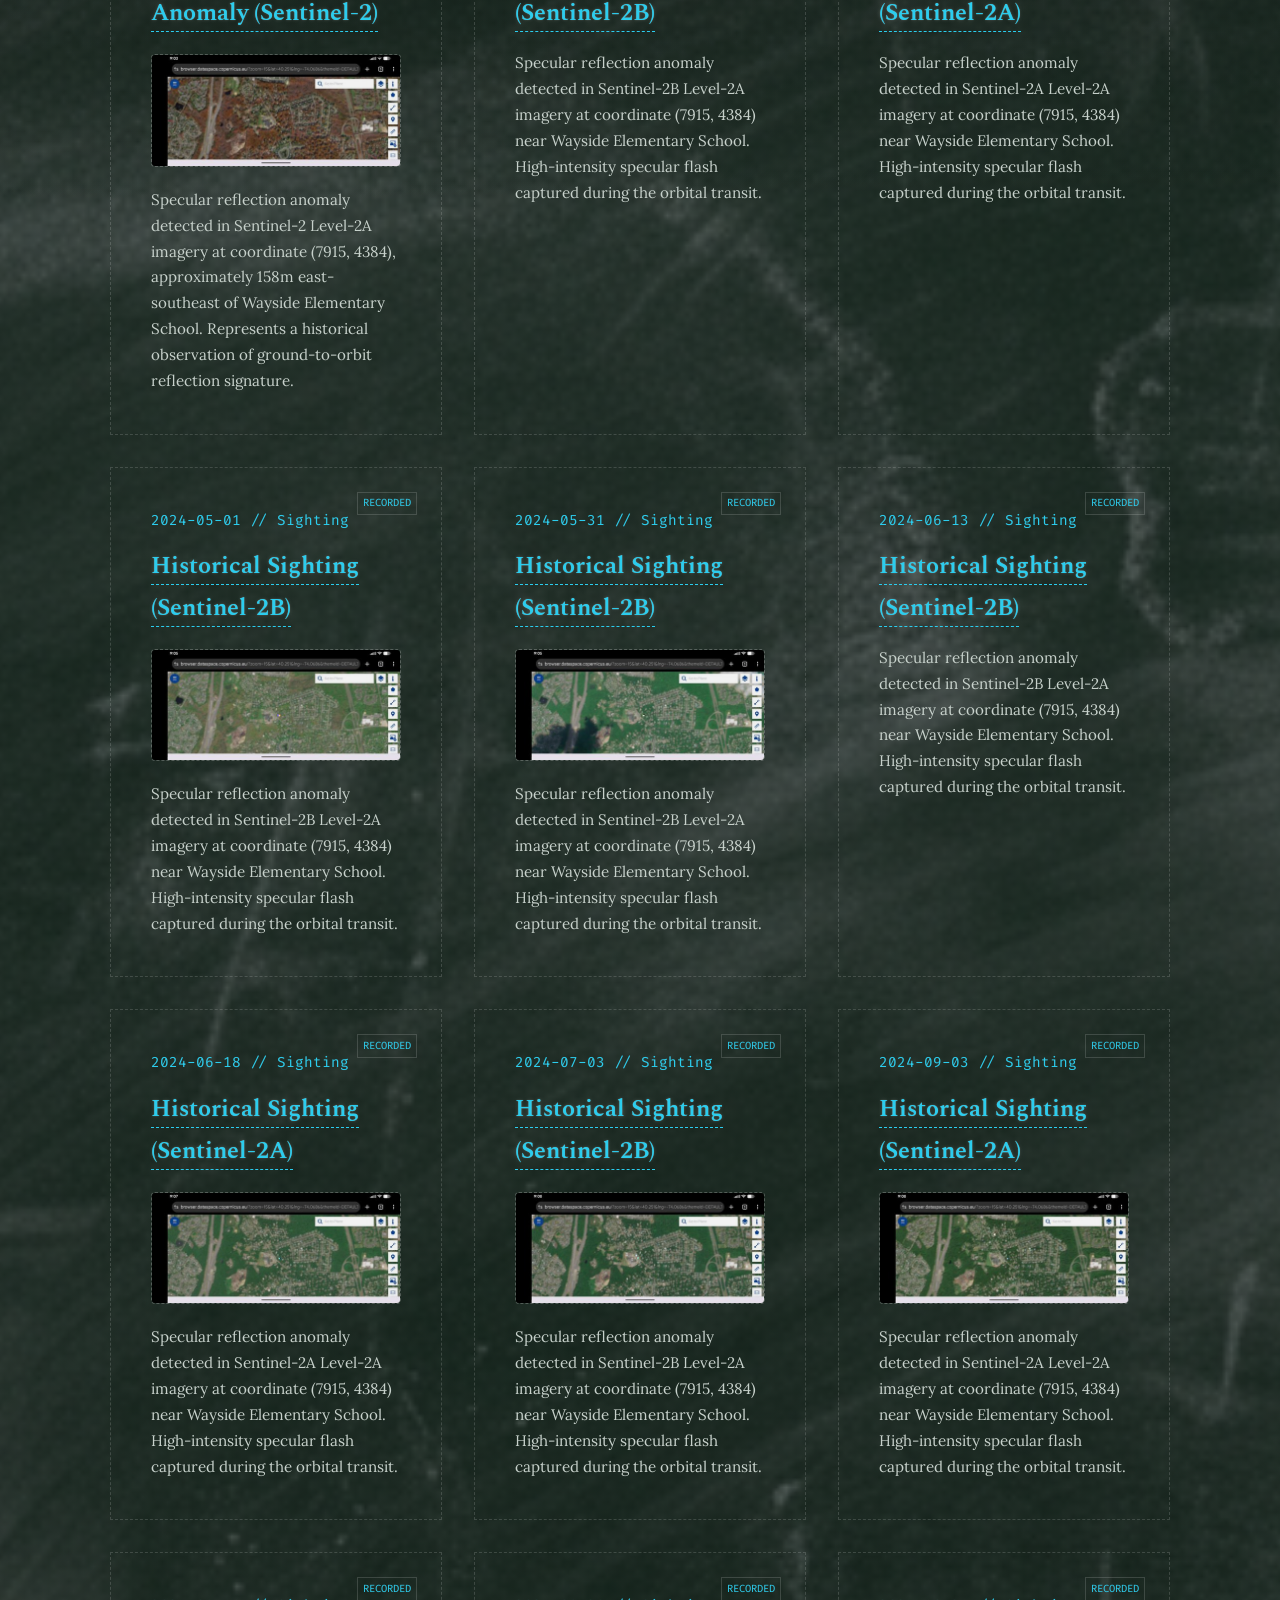
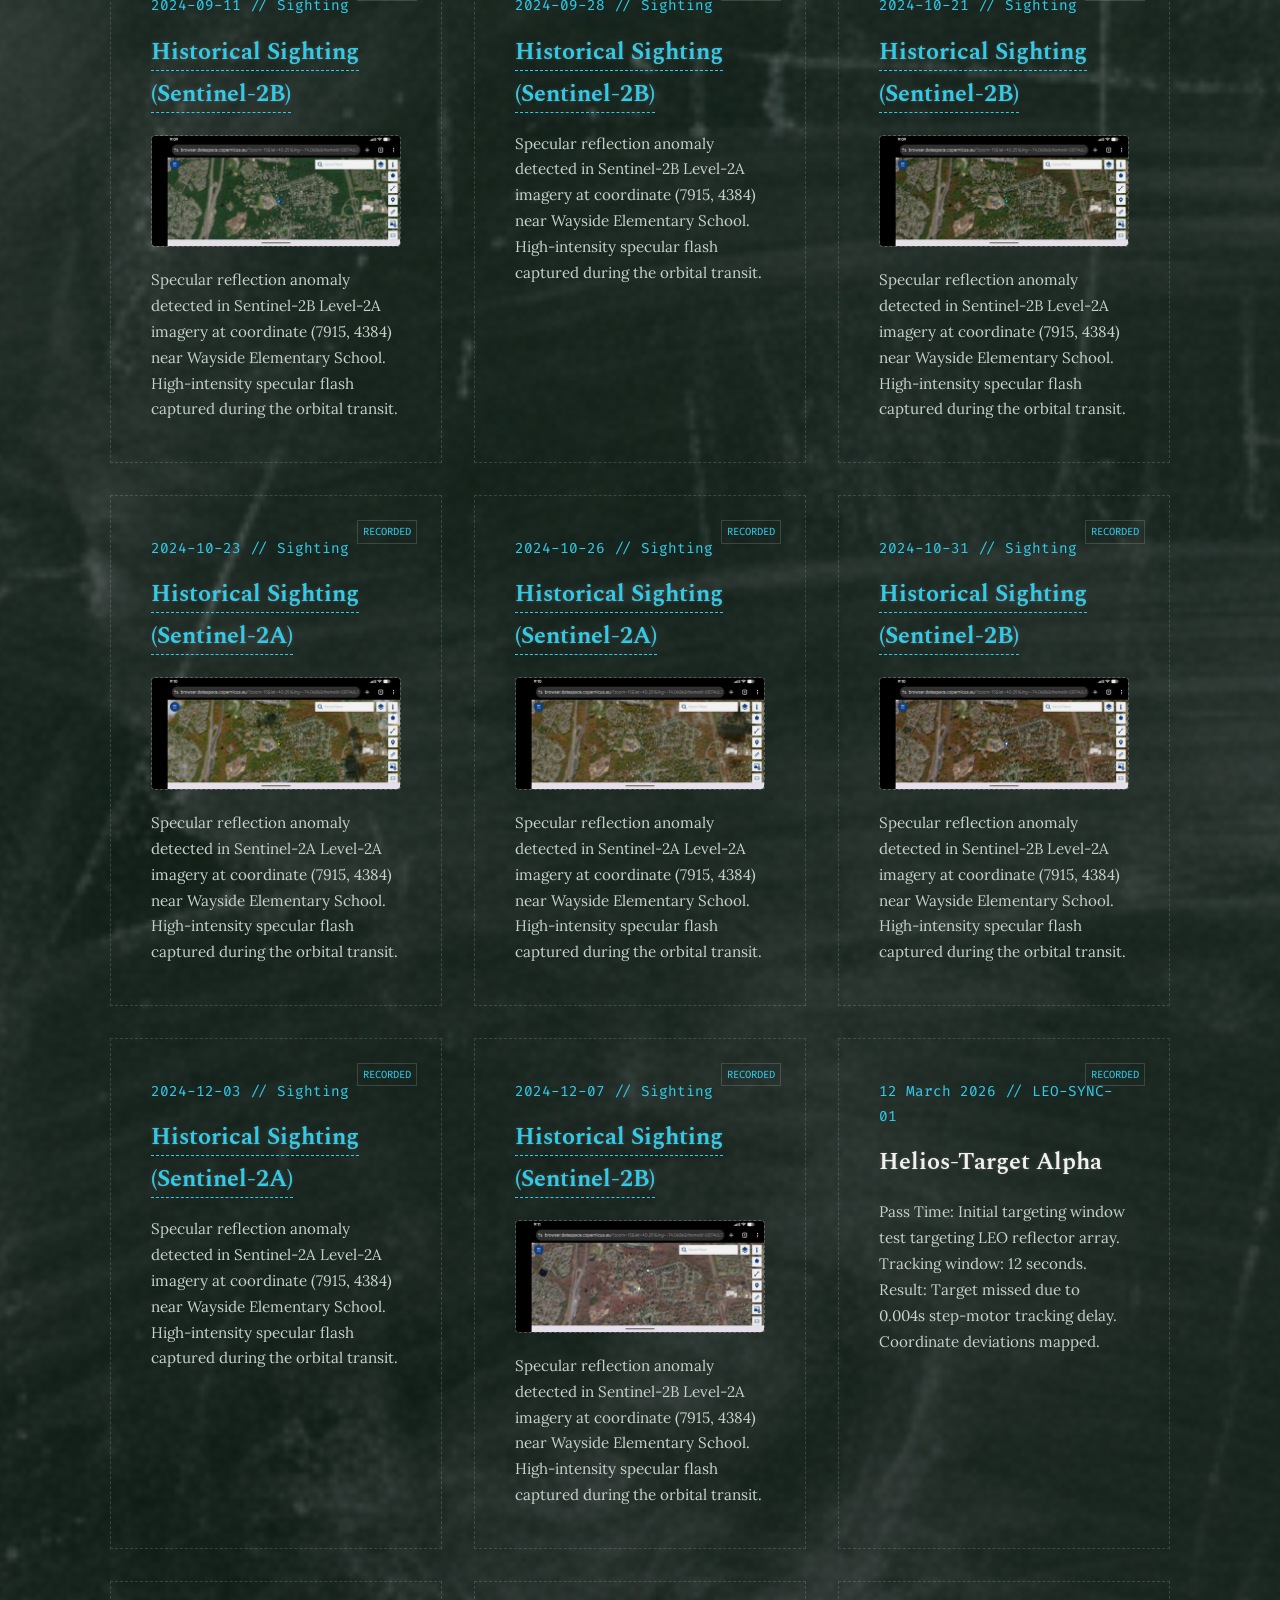
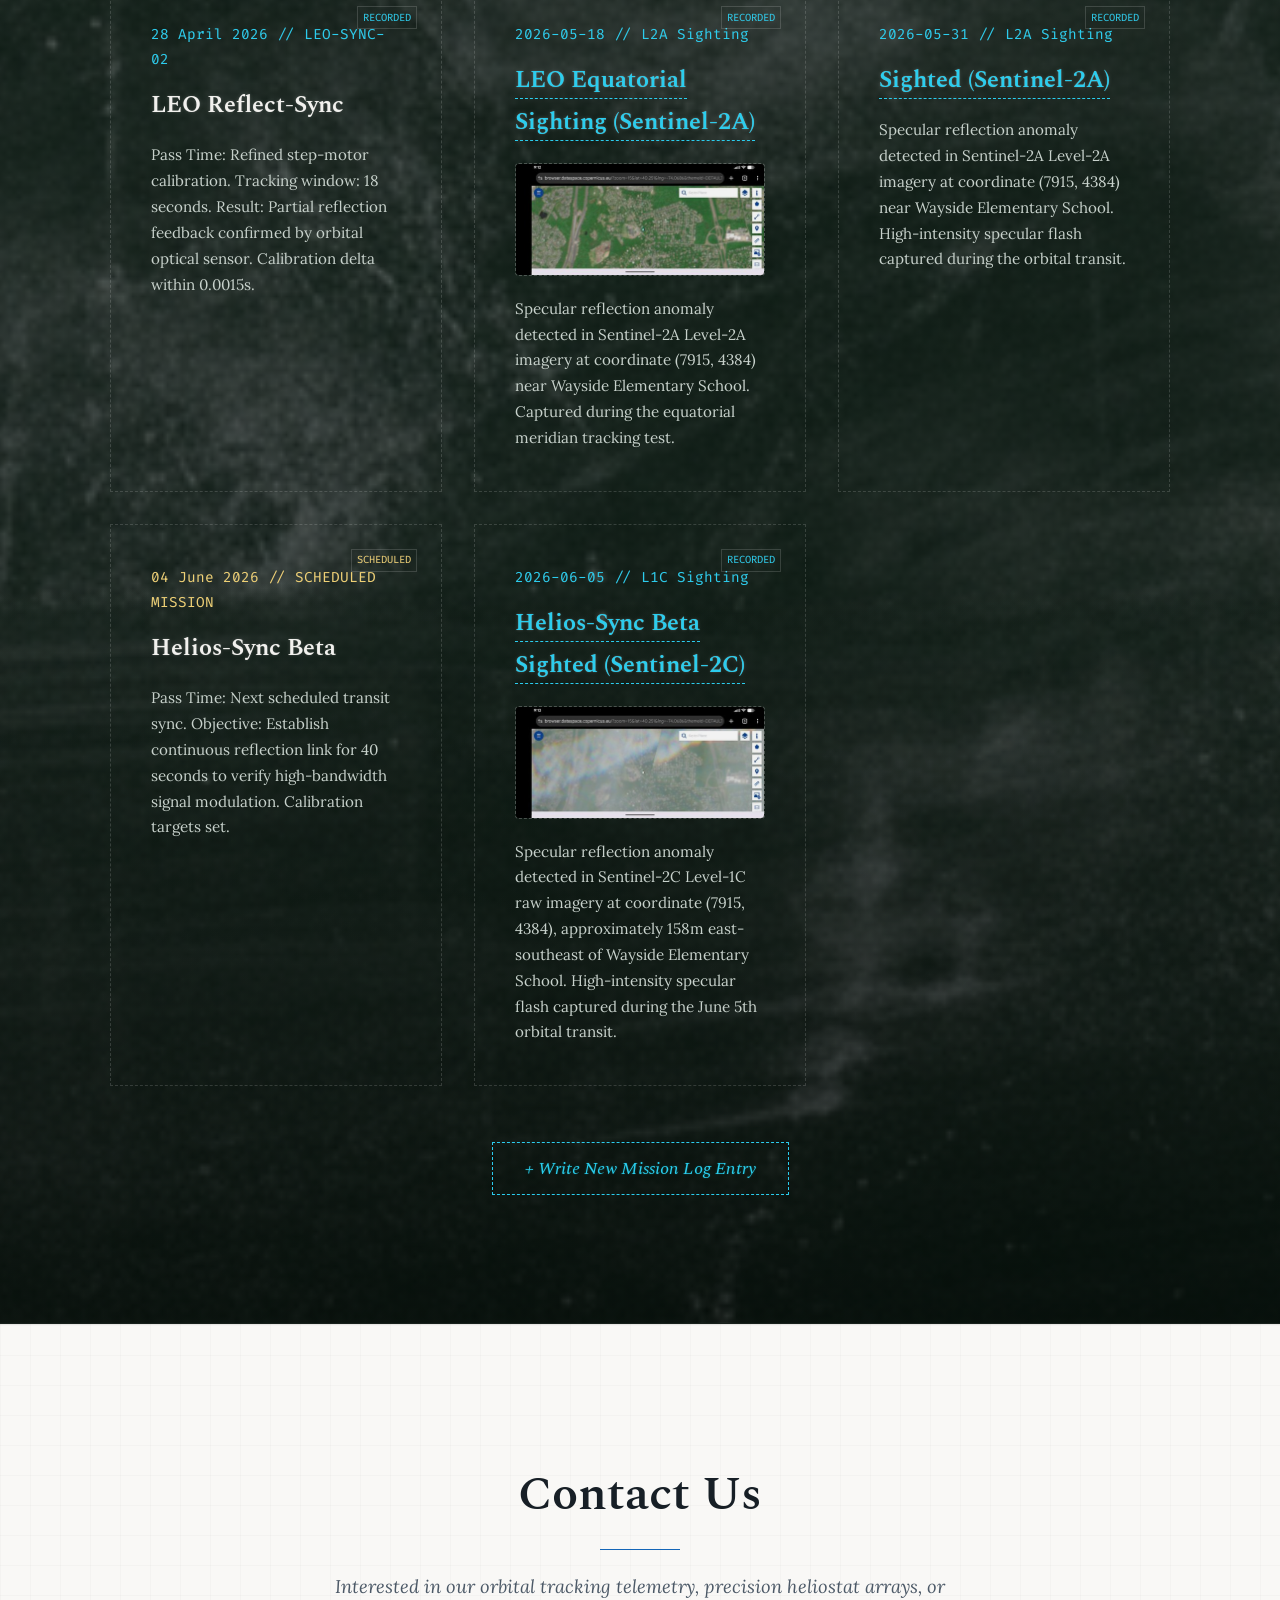
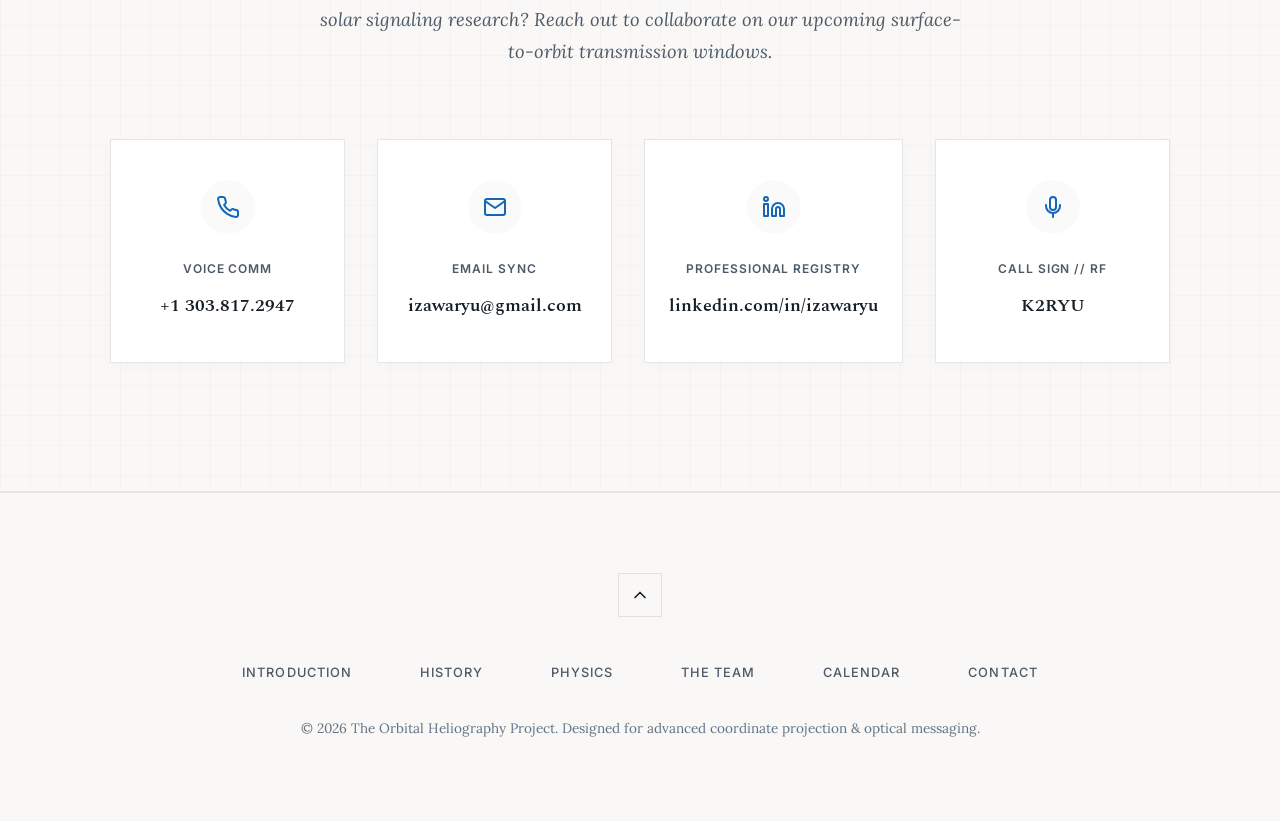
==== commit f112d167: "Update historical transmission distance to nearly 200 miles and bump version to v=1.0.15" ====
--- a/index.html
+++ b/index.html
@@ -10,7 +10,7 @@
   <title>The Orbital Heliography Project</title>
 
   <!-- Stylesheets -->
-  <link rel="stylesheet" href="css/style.css?v=1.0.14">
+  <link rel="stylesheet" href="css/style.css?v=1.0.15">
 </head>
 
 <body>
@@ -170,7 +170,7 @@
           <div class="chalk-notes-container">
             <h2 class="chalk-header" style="font-size: 2.25rem; margin-bottom: 1.5rem;">Heliography through Time</h2>
             <p class="chalk-text" style="font-size: 1.15rem; line-height: 1.8;">
-              Heliography—signaling by flashing sunlight reflected from a mirror—has rich historical roots. Developed formally by Sir Henry Christopher Mance in 1869, the heliograph was widely adopted by military campaigns in the late 19th and early 20th centuries. Operating on Morse code, these systems allowed soldiers to communicate across vast desert vistas and mountain ranges, with flashing points visible up to 100 miles away.
+              Heliography—signaling by flashing sunlight reflected from a mirror—has rich historical roots. Developed formally by Sir Henry Christopher Mance in 1869, the heliograph was widely adopted by military campaigns in the late 19th and early 20th centuries. Operating on Morse code, these systems allowed soldiers to communicate across vast desert vistas and mountain ranges, with flashing points visible up to nearly 200 miles away.
             </p>
             <p class="chalk-text" style="font-size: 1.15rem; line-height: 1.8; margin-top: 1.5rem;">
               Our project leaps from these terrestrial signaling networks into orbital altitudes. Rather than communicating across mountain ridges, we project precise solar flashes upwards into the path of Low Earth Orbit ("LEO") and Middle Earth Orbit ("MEO") satellites, adapting this 19th-century solar technology for the era of modern satellite communication.
@@ -578,6 +578,6 @@
   </footer>
 
   <!-- Scripts -->
-  <script src="js/main.js?v=1.0.14"></script>
+  <script src="js/main.js?v=1.0.15"></script>
 </body>
 </html>
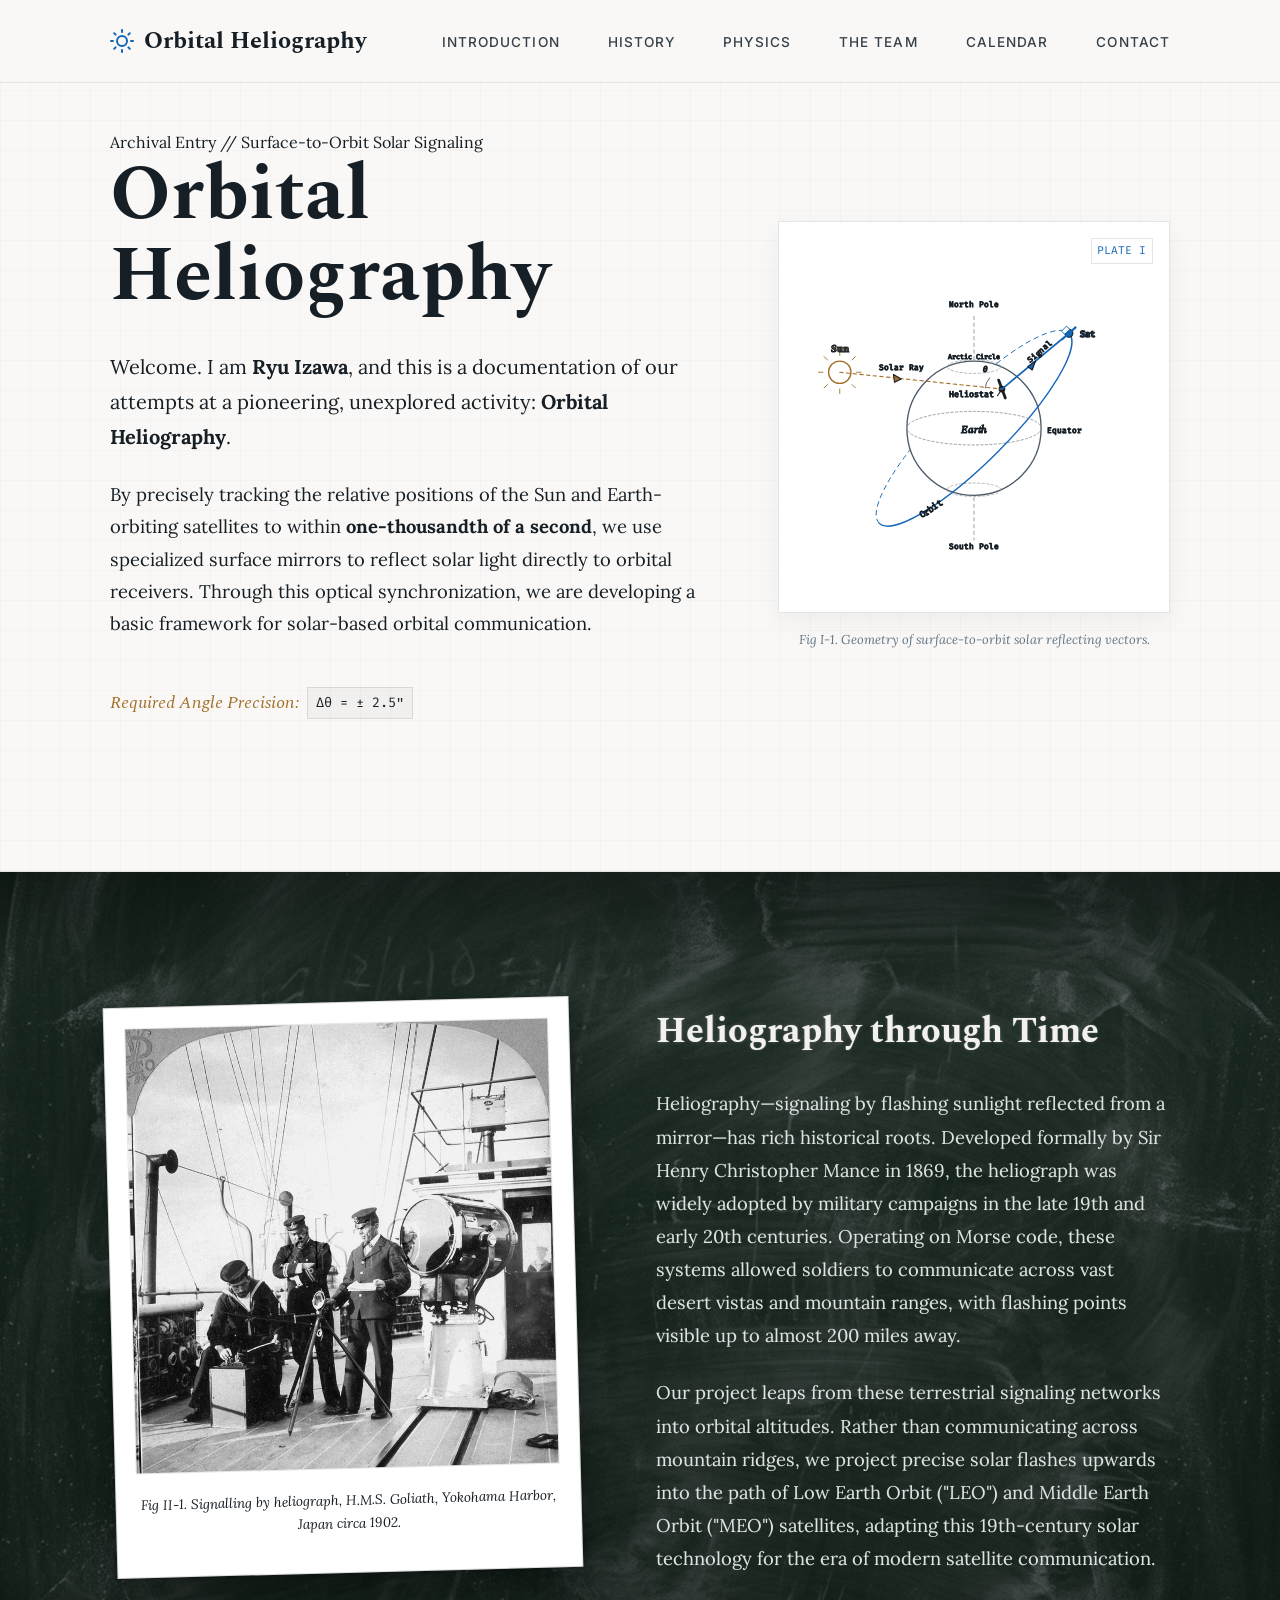
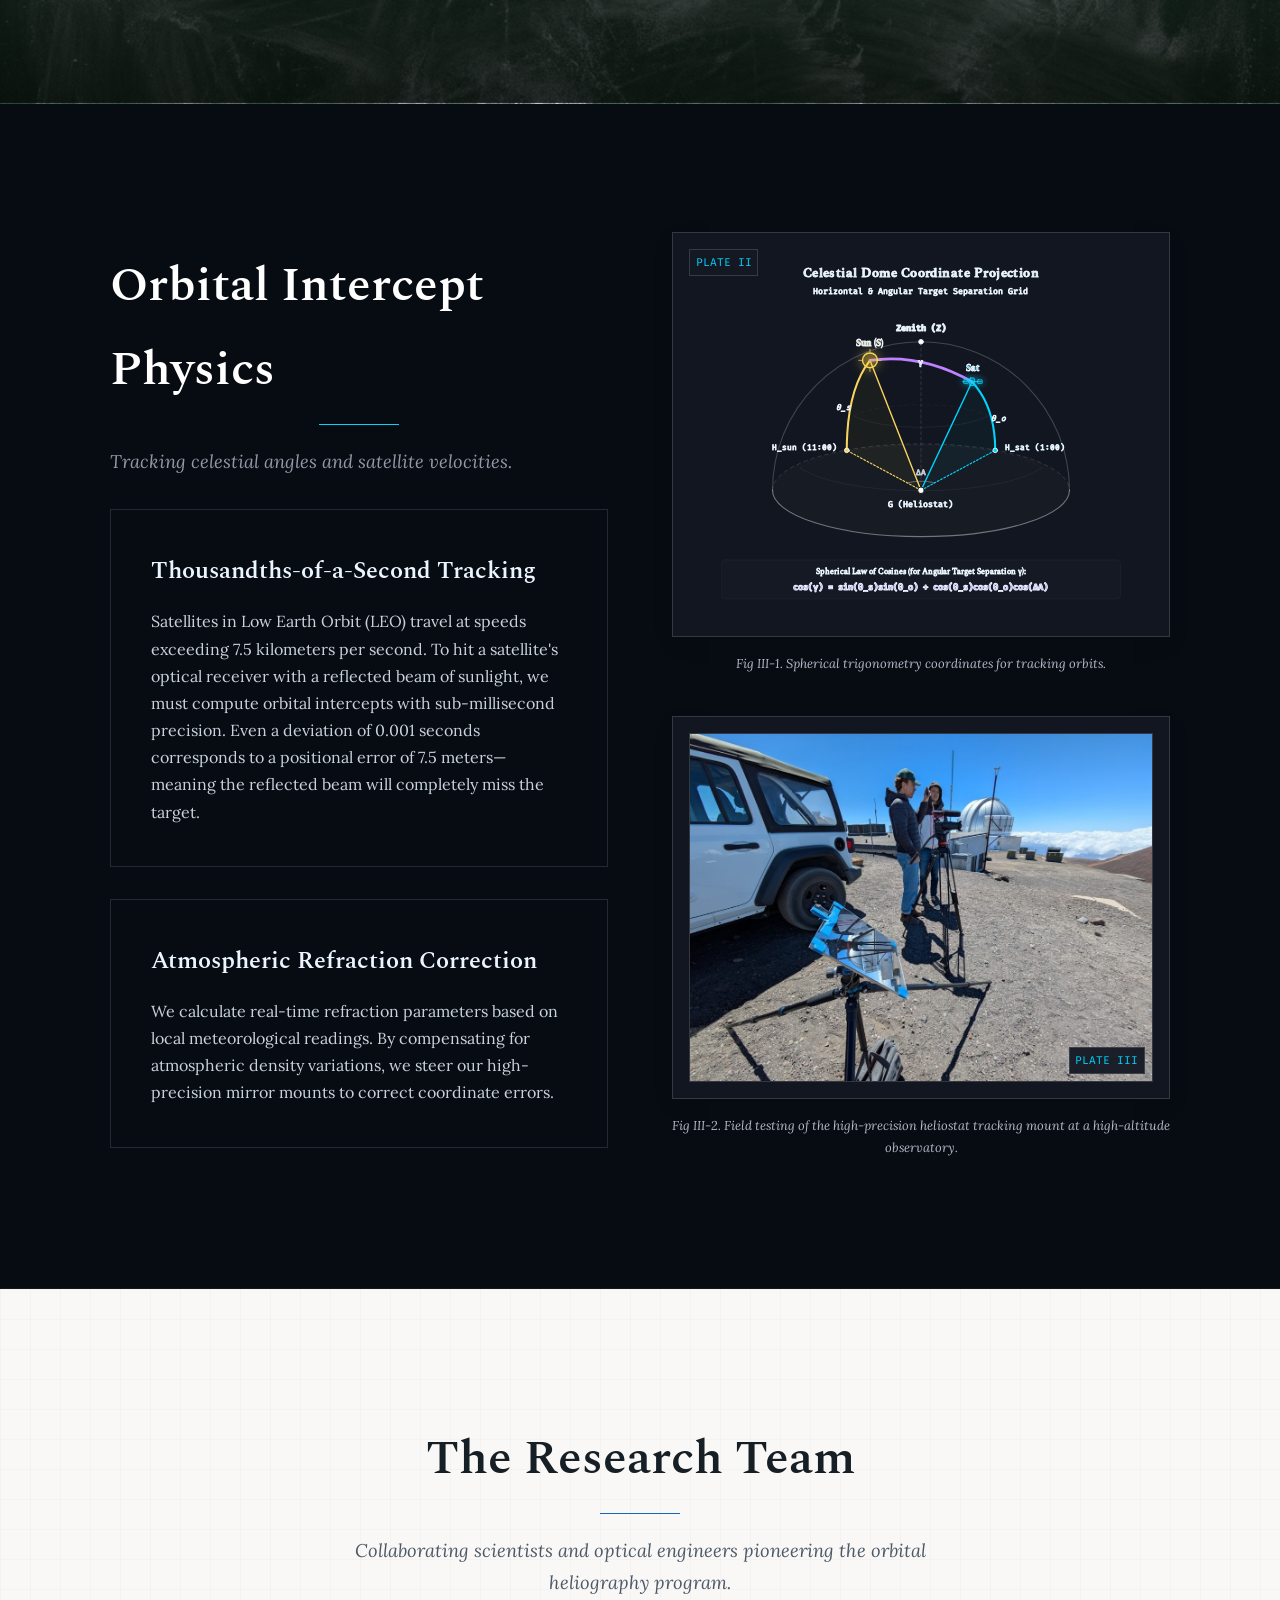
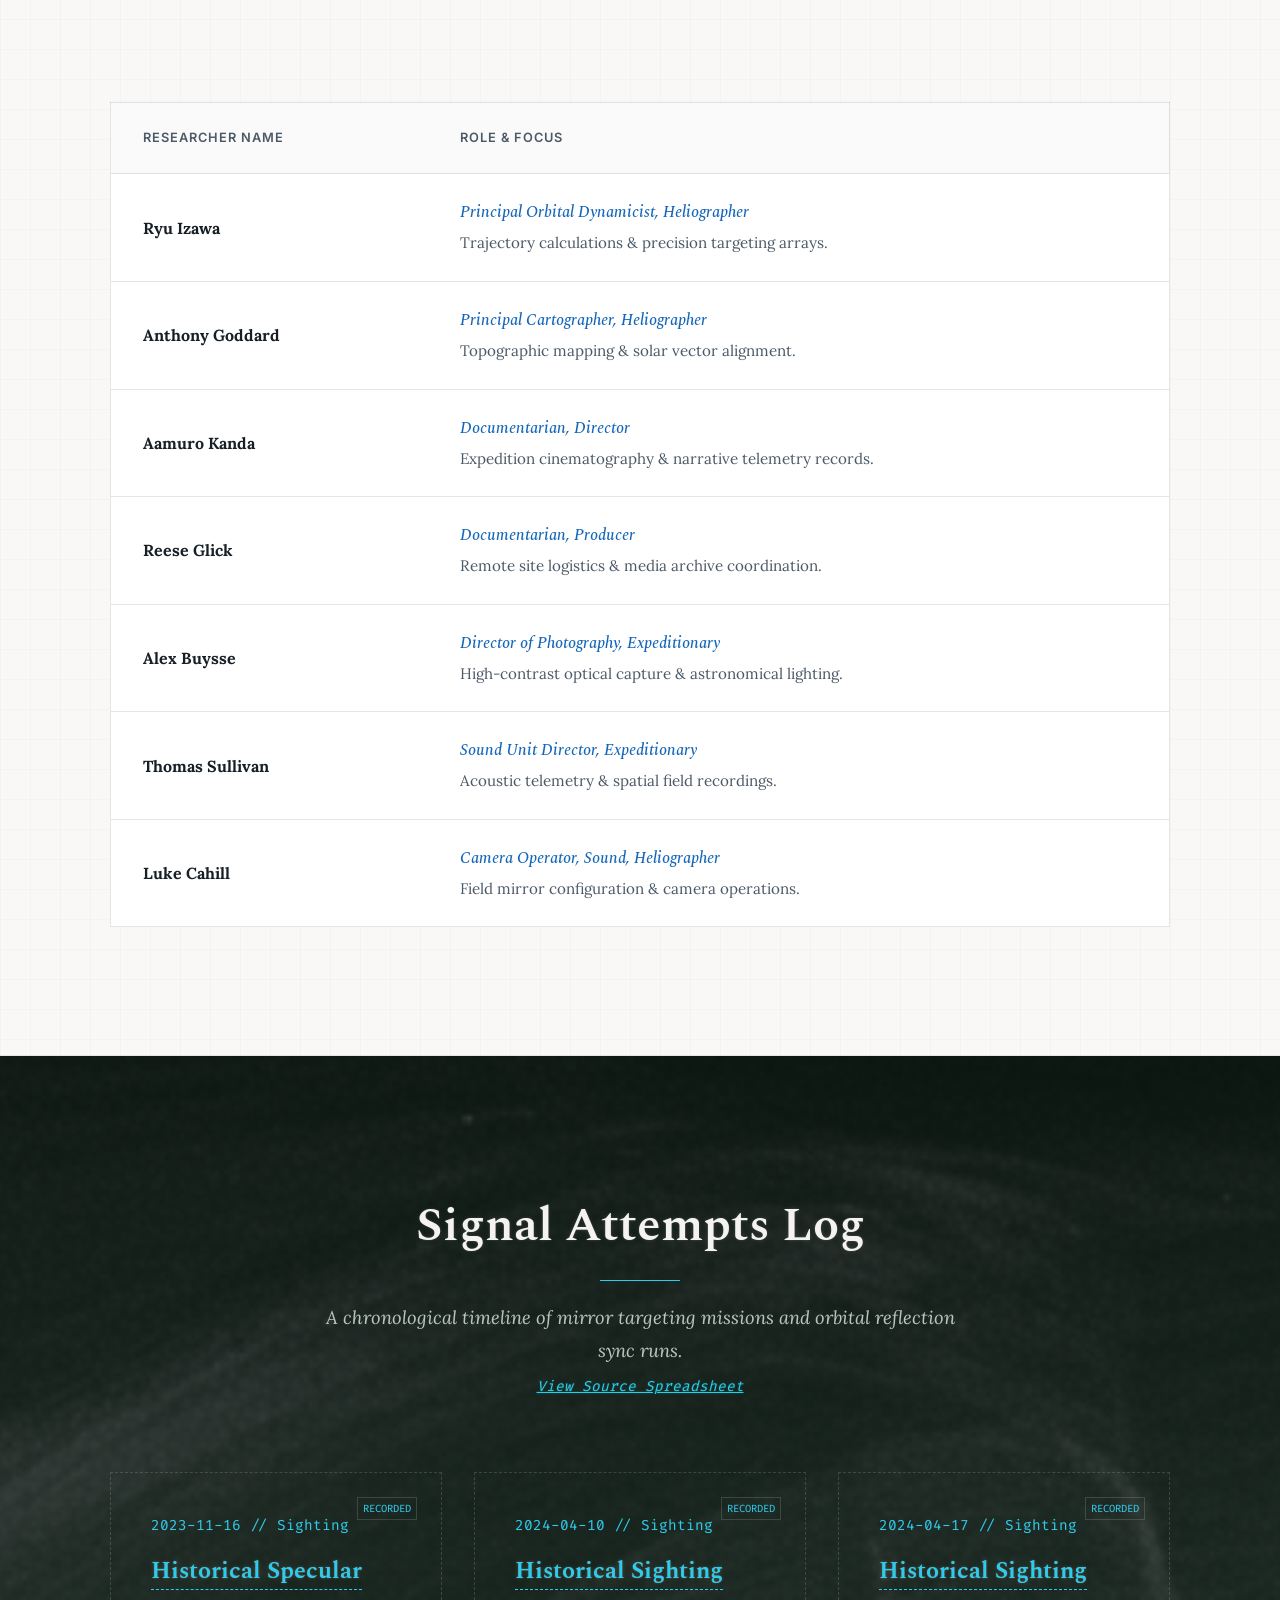
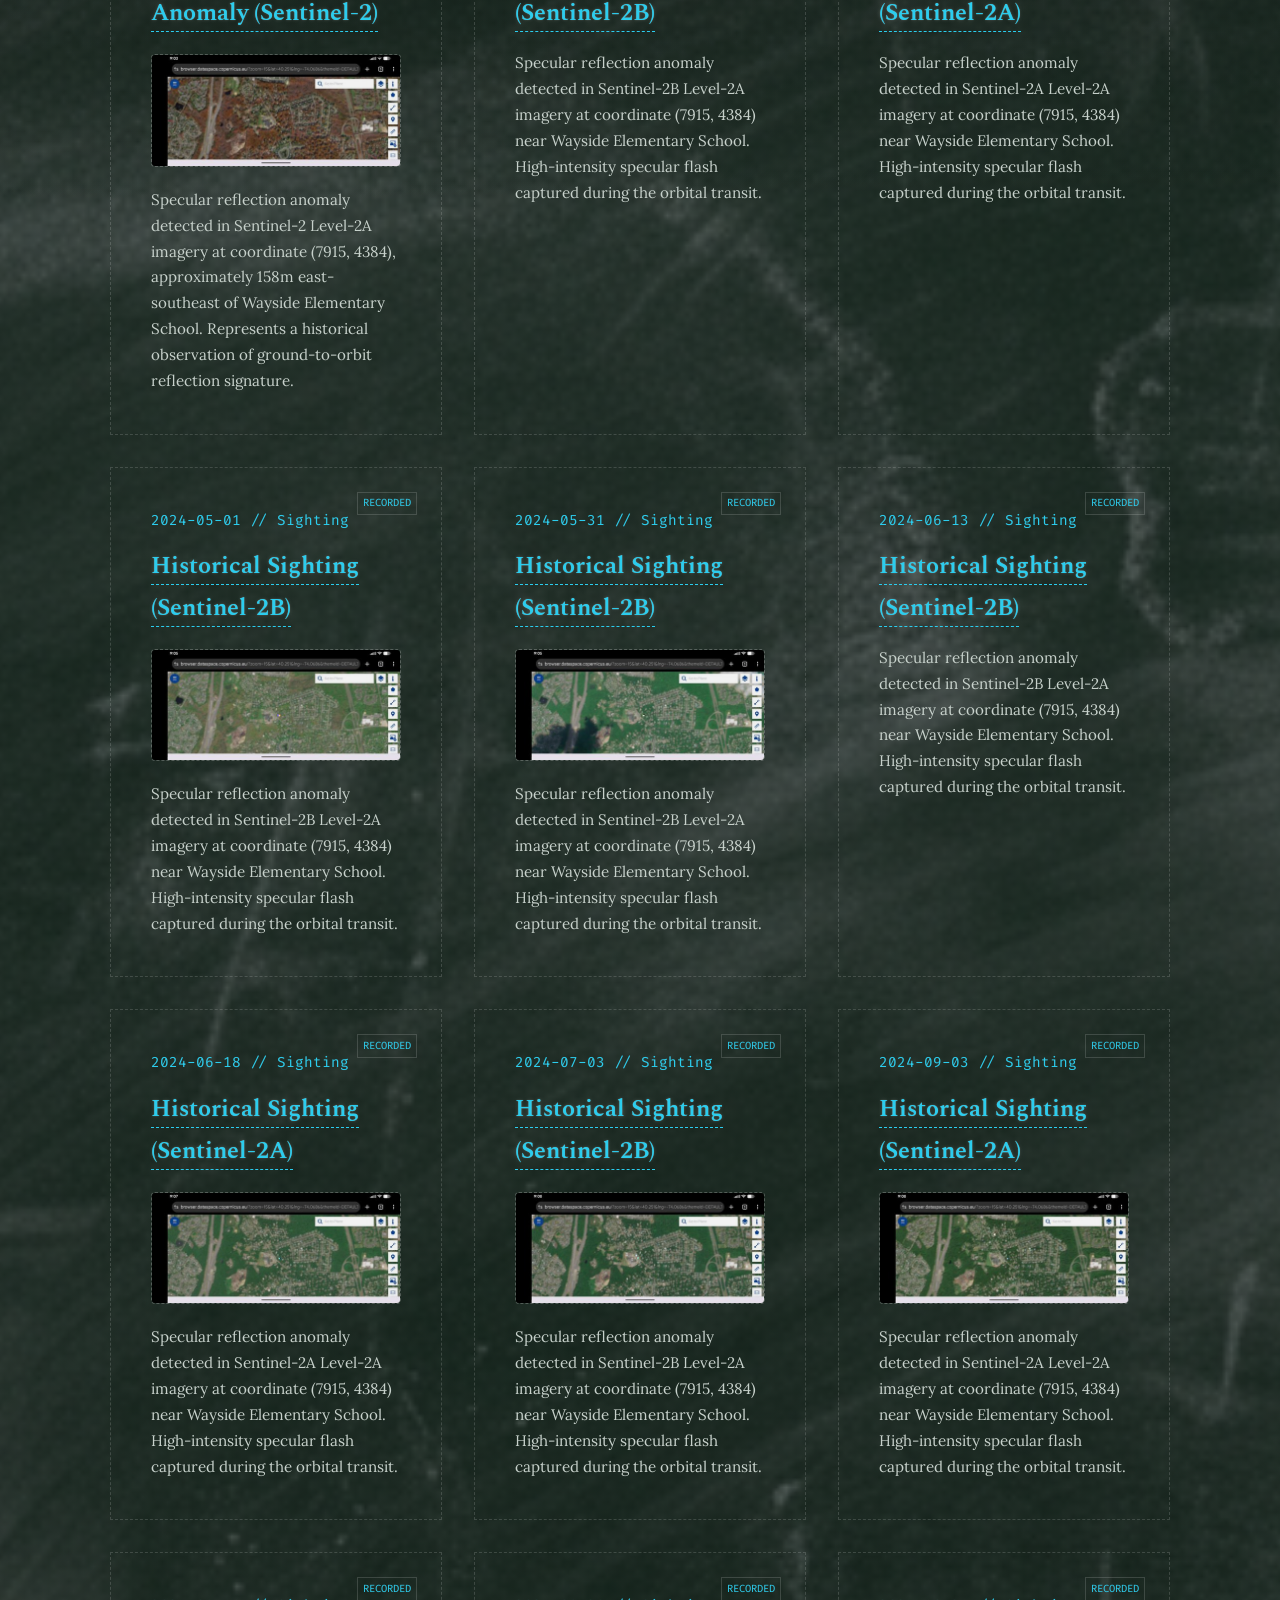
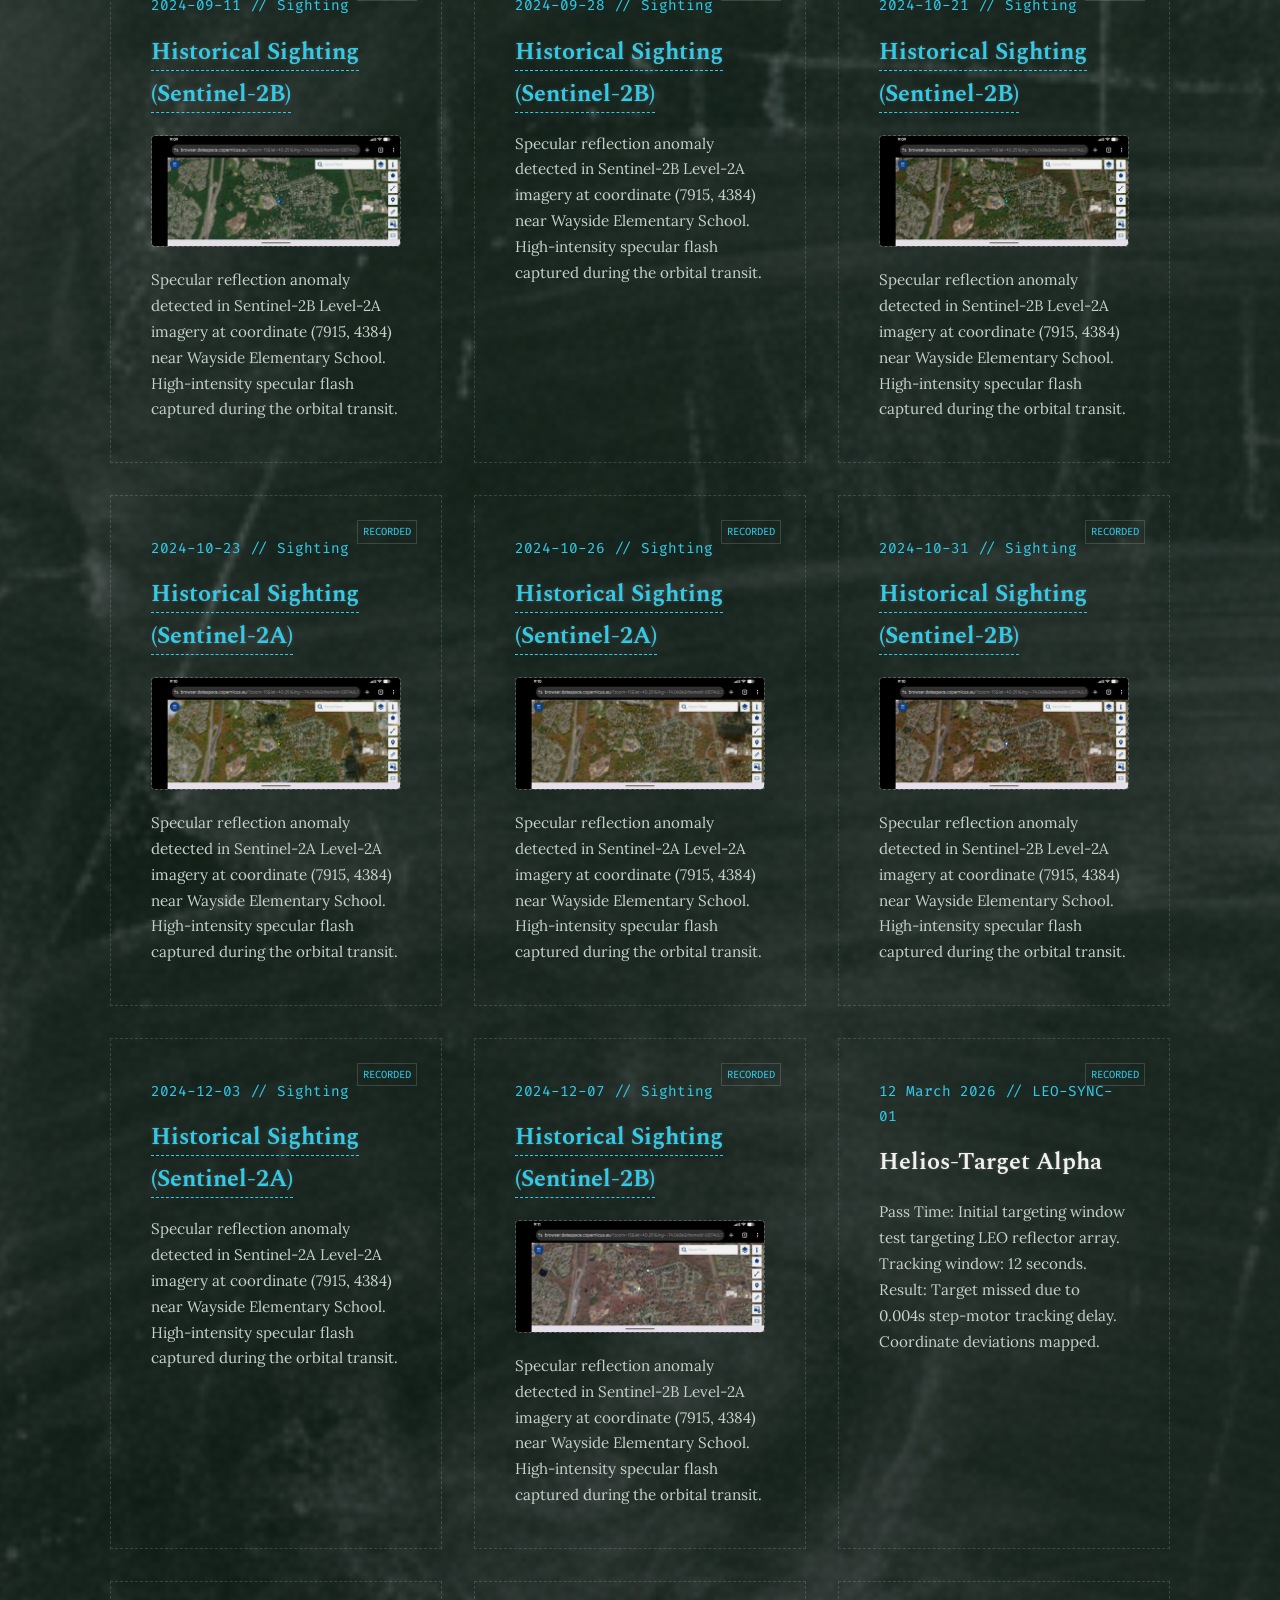
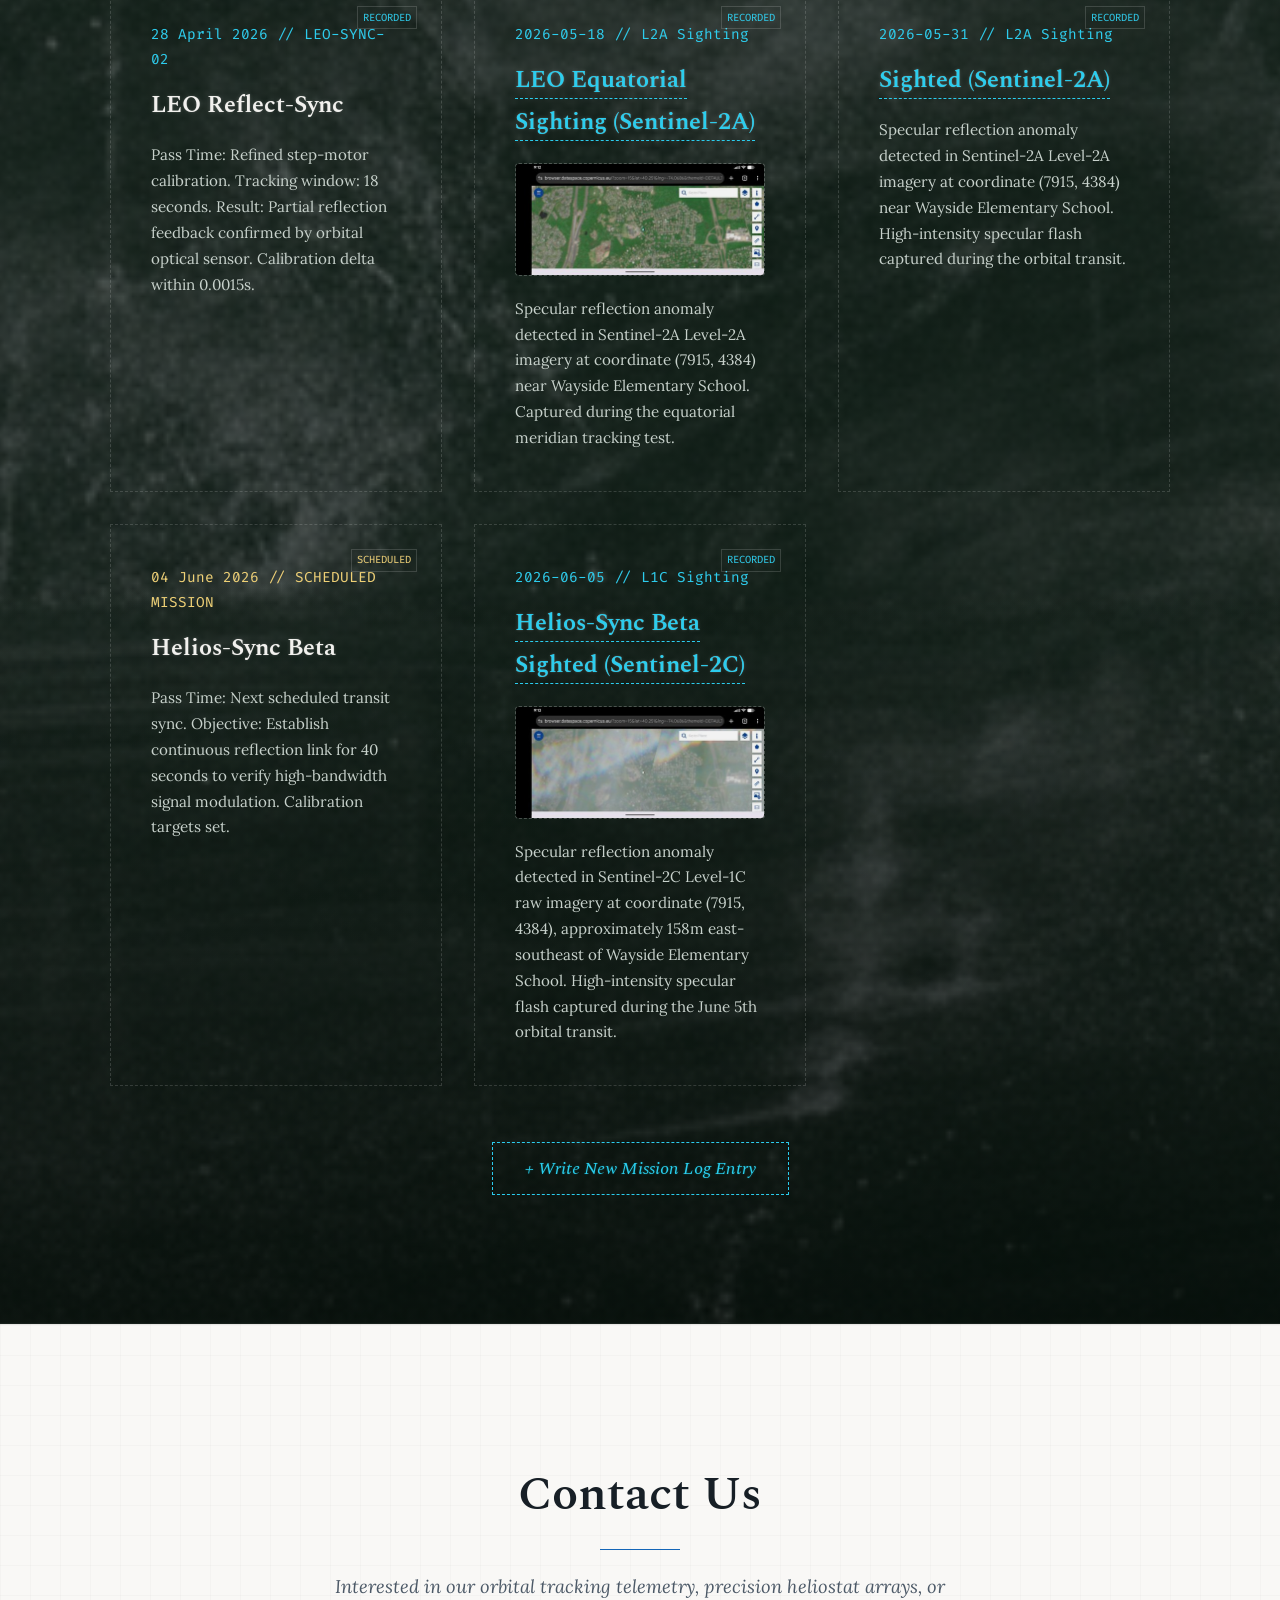
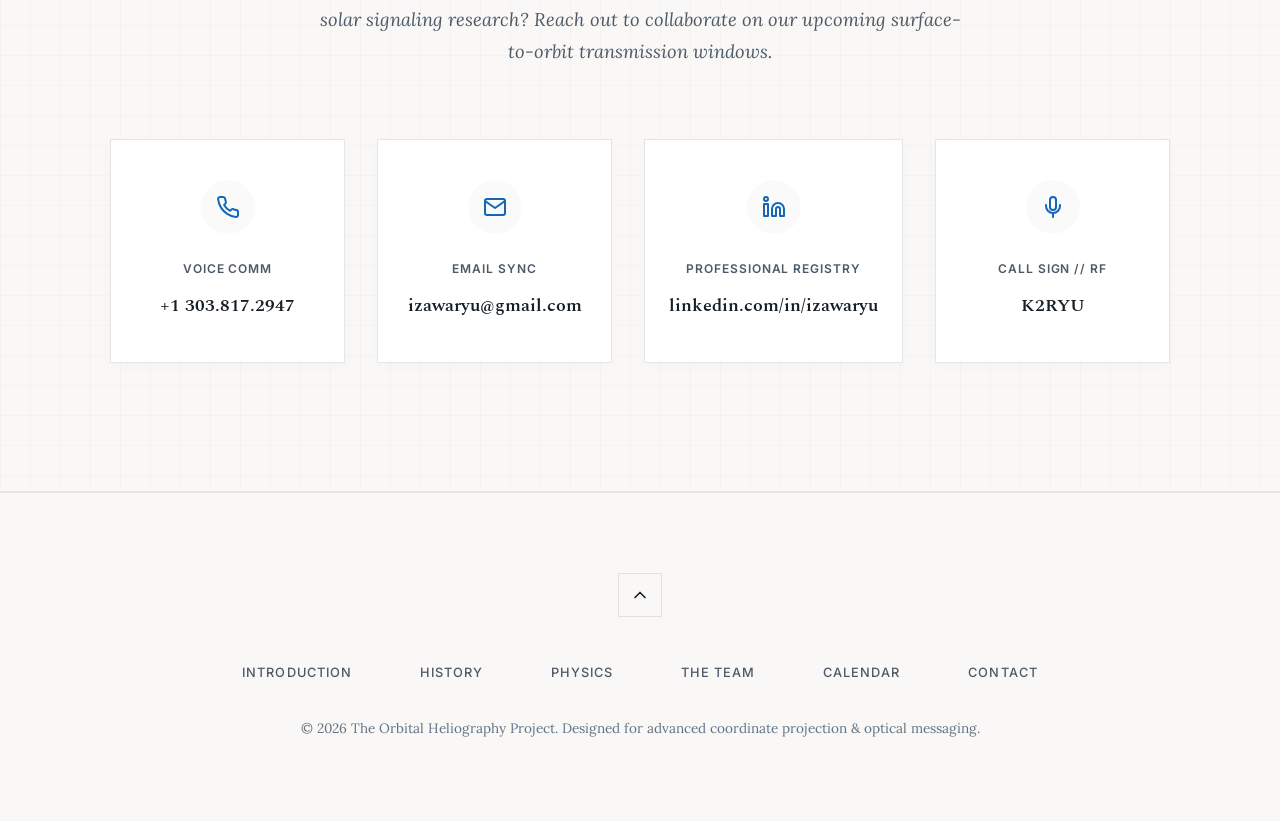
==== commit a29eada0: "Revise historical distance copy from nearly to almost and bump version to v=1.0.16" ====
--- a/index.html
+++ b/index.html
@@ -10,7 +10,7 @@
   <title>The Orbital Heliography Project</title>
 
   <!-- Stylesheets -->
-  <link rel="stylesheet" href="css/style.css?v=1.0.15">
+  <link rel="stylesheet" href="css/style.css?v=1.0.16">
 </head>
 
 <body>
@@ -170,7 +170,7 @@
           <div class="chalk-notes-container">
             <h2 class="chalk-header" style="font-size: 2.25rem; margin-bottom: 1.5rem;">Heliography through Time</h2>
             <p class="chalk-text" style="font-size: 1.15rem; line-height: 1.8;">
-              Heliography—signaling by flashing sunlight reflected from a mirror—has rich historical roots. Developed formally by Sir Henry Christopher Mance in 1869, the heliograph was widely adopted by military campaigns in the late 19th and early 20th centuries. Operating on Morse code, these systems allowed soldiers to communicate across vast desert vistas and mountain ranges, with flashing points visible up to nearly 200 miles away.
+              Heliography—signaling by flashing sunlight reflected from a mirror—has rich historical roots. Developed formally by Sir Henry Christopher Mance in 1869, the heliograph was widely adopted by military campaigns in the late 19th and early 20th centuries. Operating on Morse code, these systems allowed soldiers to communicate across vast desert vistas and mountain ranges, with flashing points visible up to almost 200 miles away.
             </p>
             <p class="chalk-text" style="font-size: 1.15rem; line-height: 1.8; margin-top: 1.5rem;">
               Our project leaps from these terrestrial signaling networks into orbital altitudes. Rather than communicating across mountain ridges, we project precise solar flashes upwards into the path of Low Earth Orbit ("LEO") and Middle Earth Orbit ("MEO") satellites, adapting this 19th-century solar technology for the era of modern satellite communication.
@@ -578,6 +578,6 @@
   </footer>
 
   <!-- Scripts -->
-  <script src="js/main.js?v=1.0.15"></script>
+  <script src="js/main.js?v=1.0.16"></script>
 </body>
 </html>
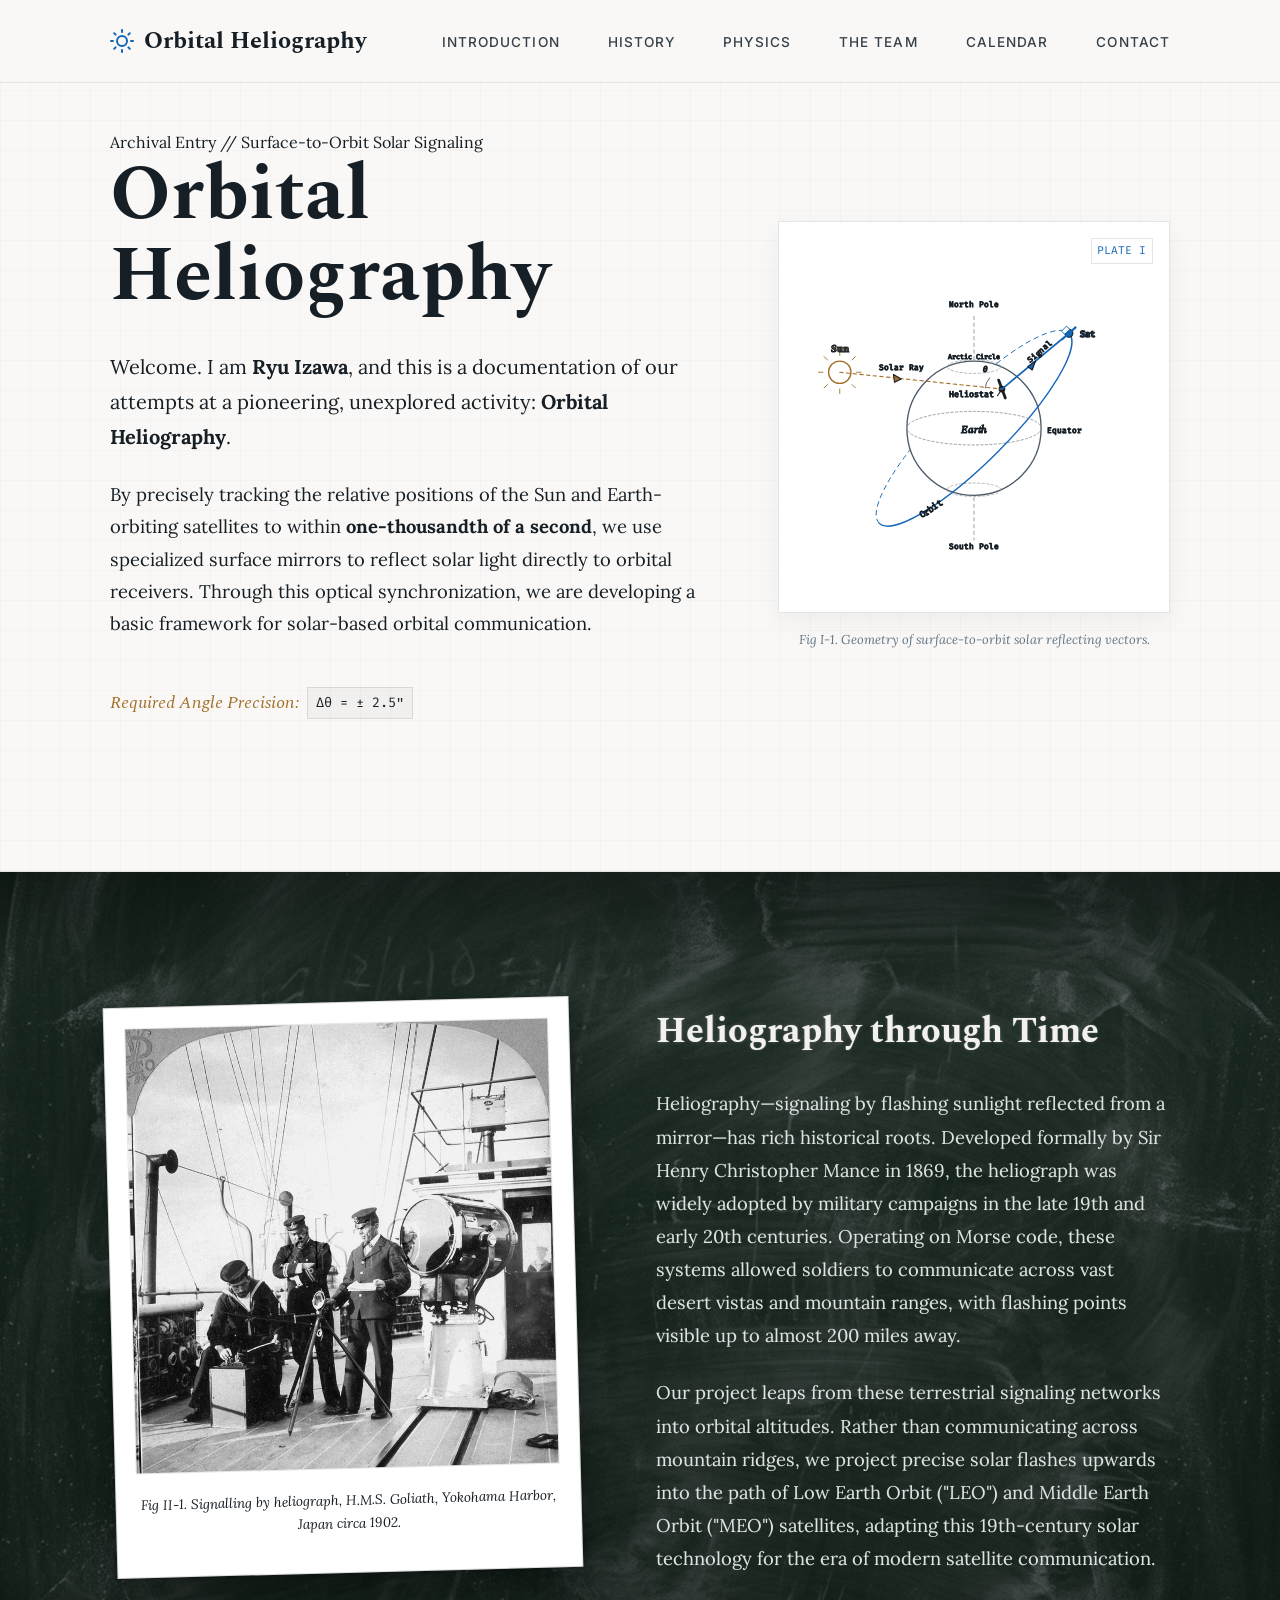
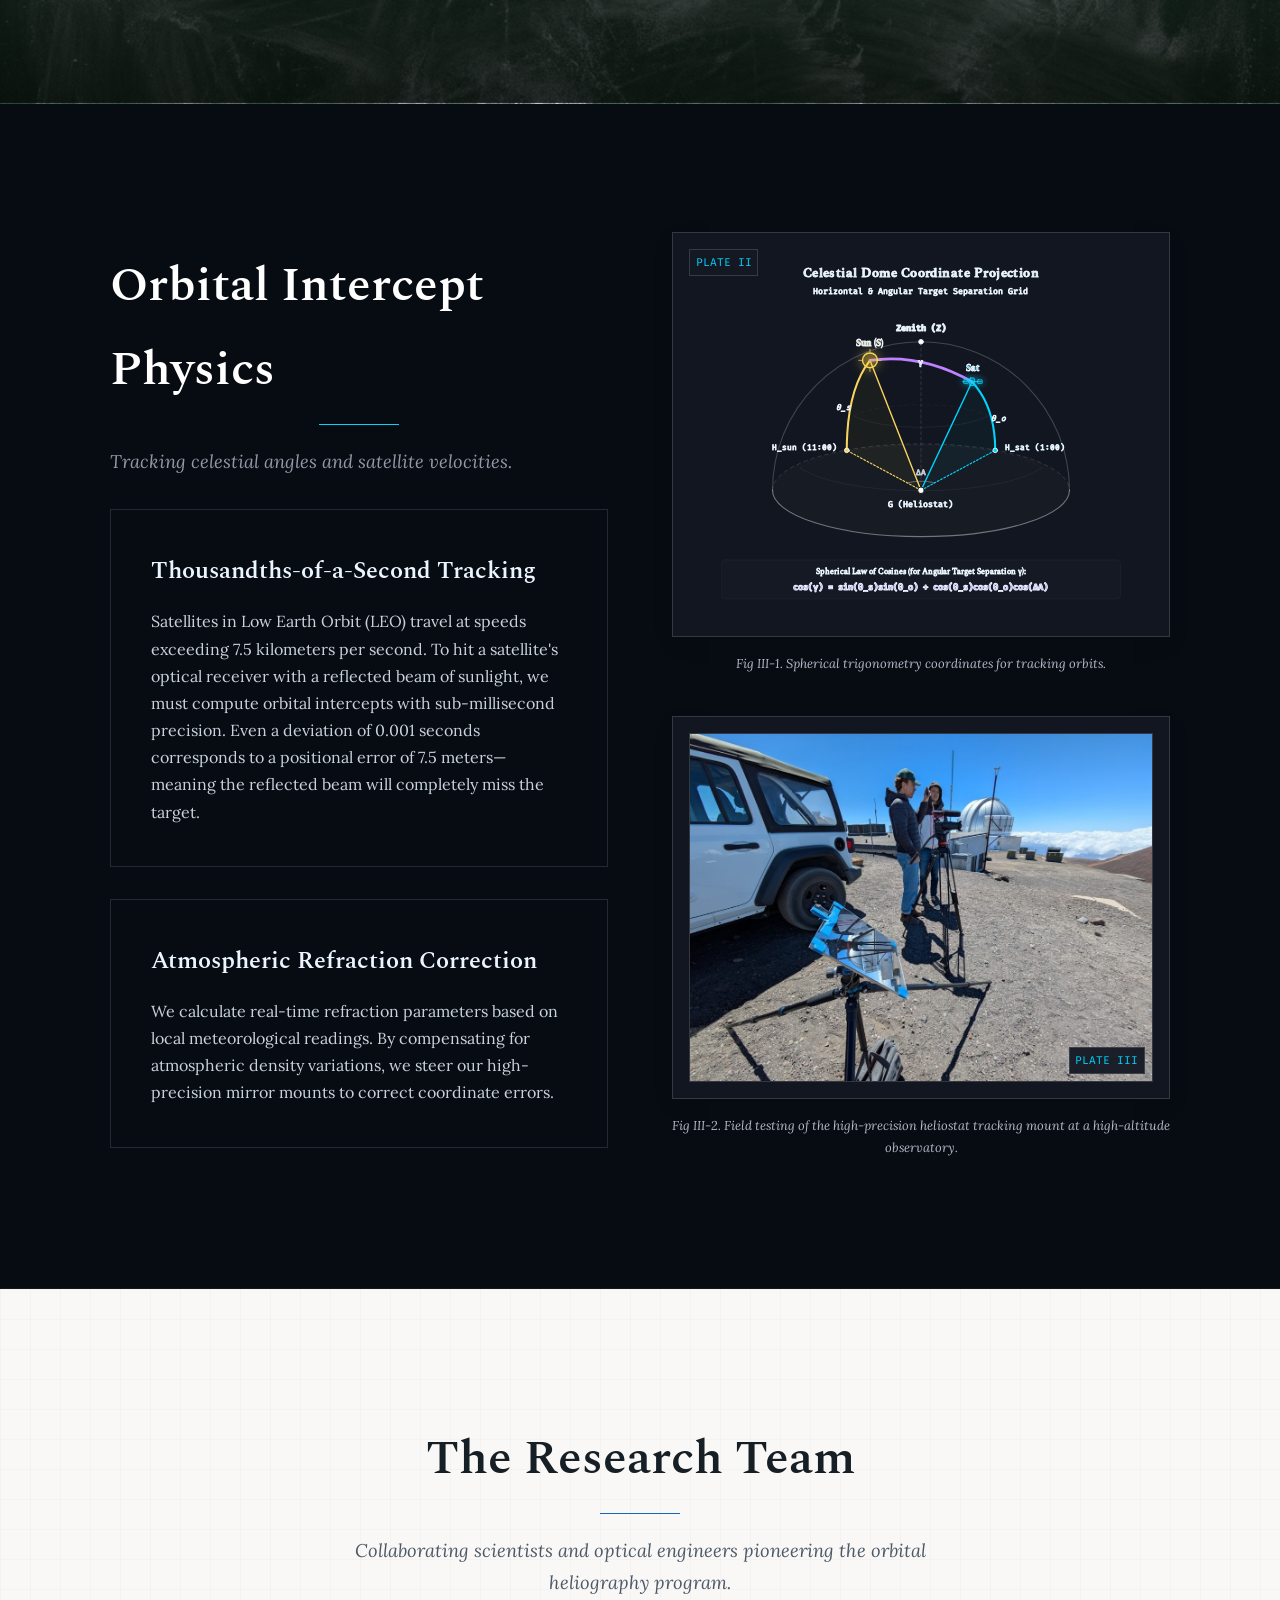
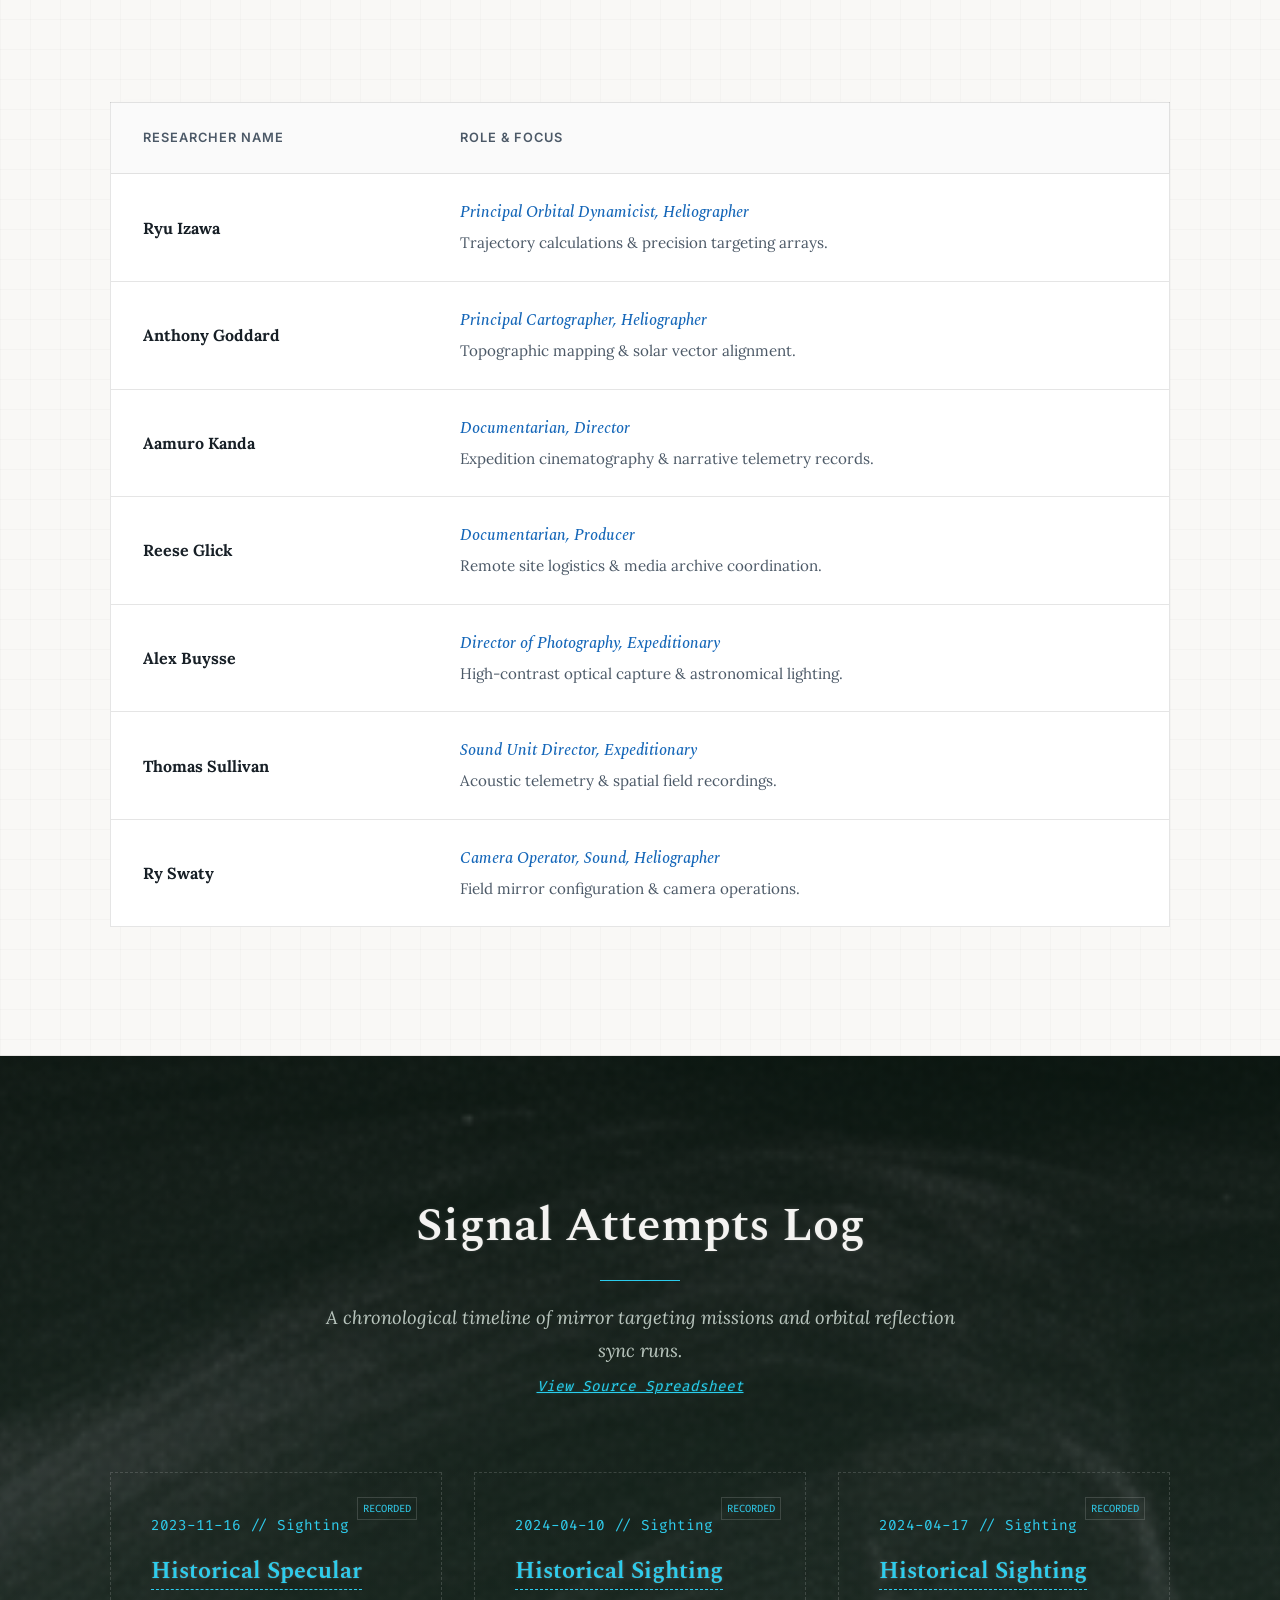
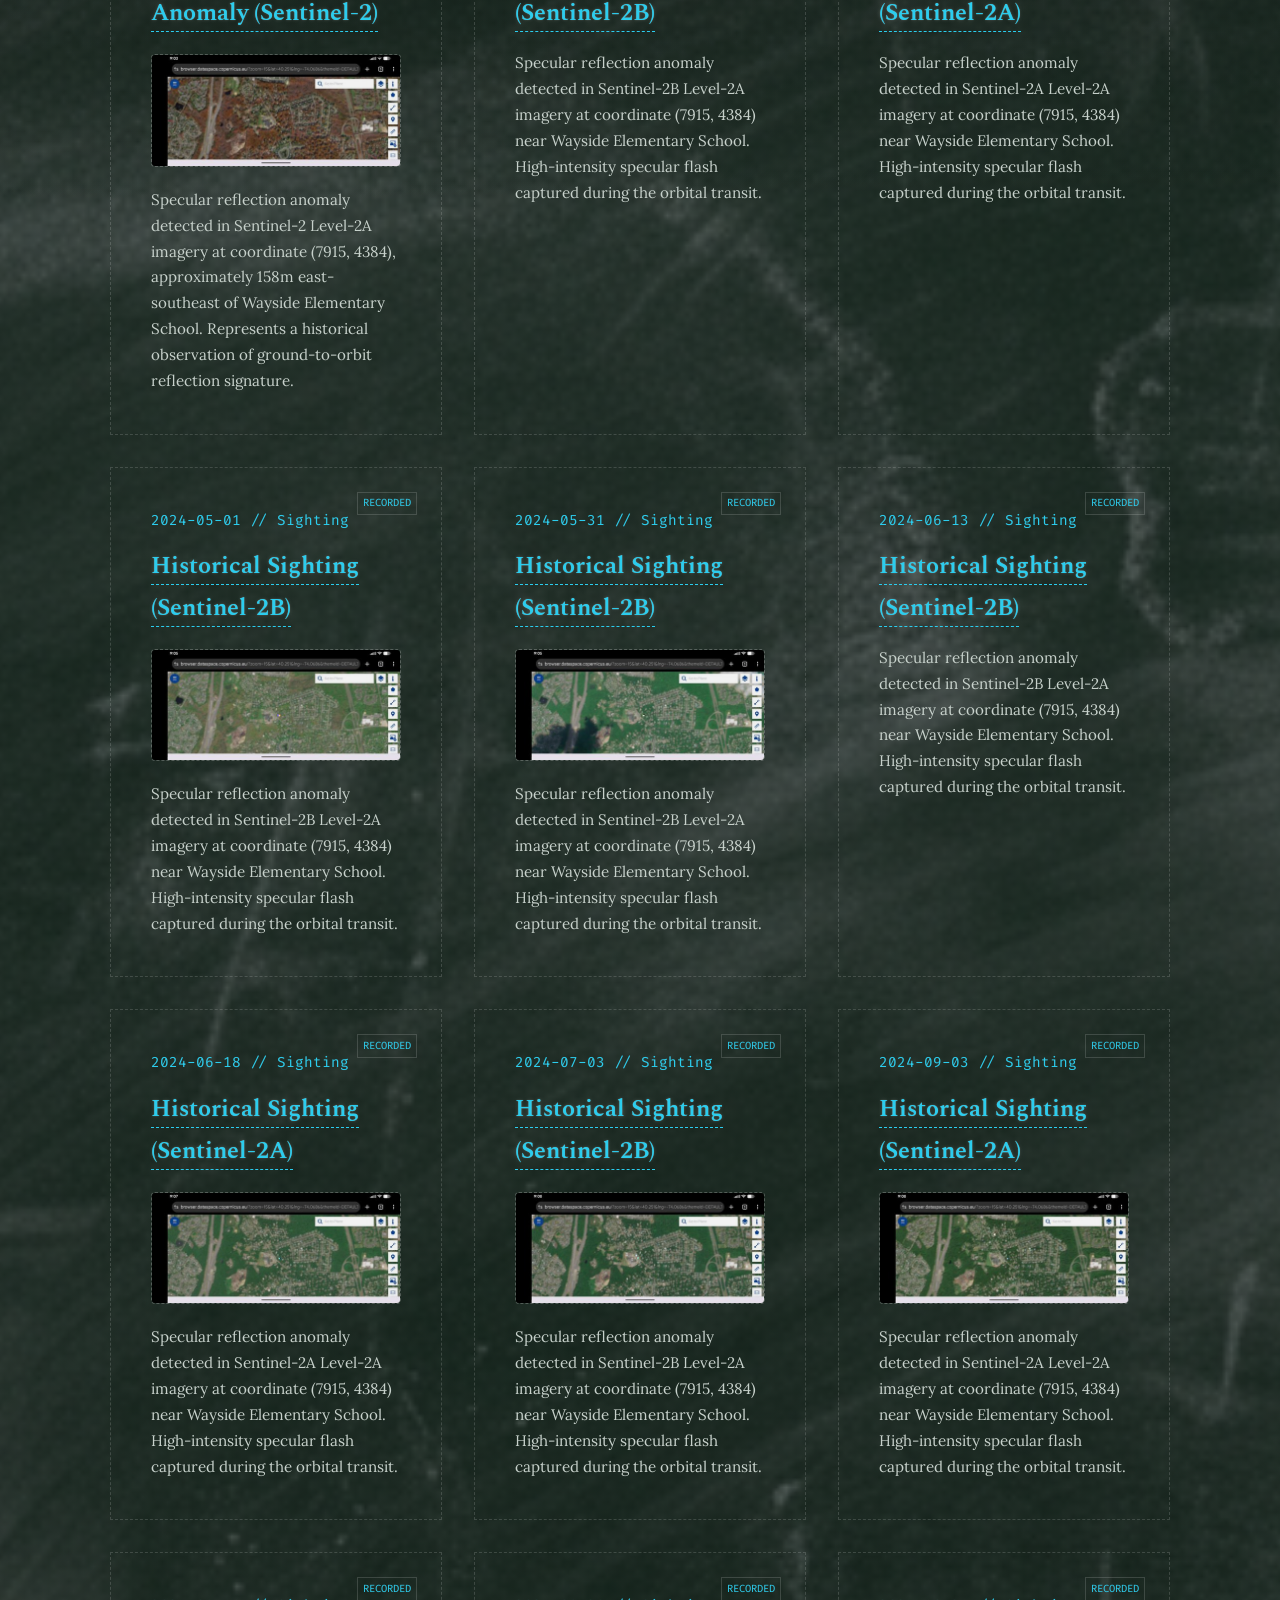
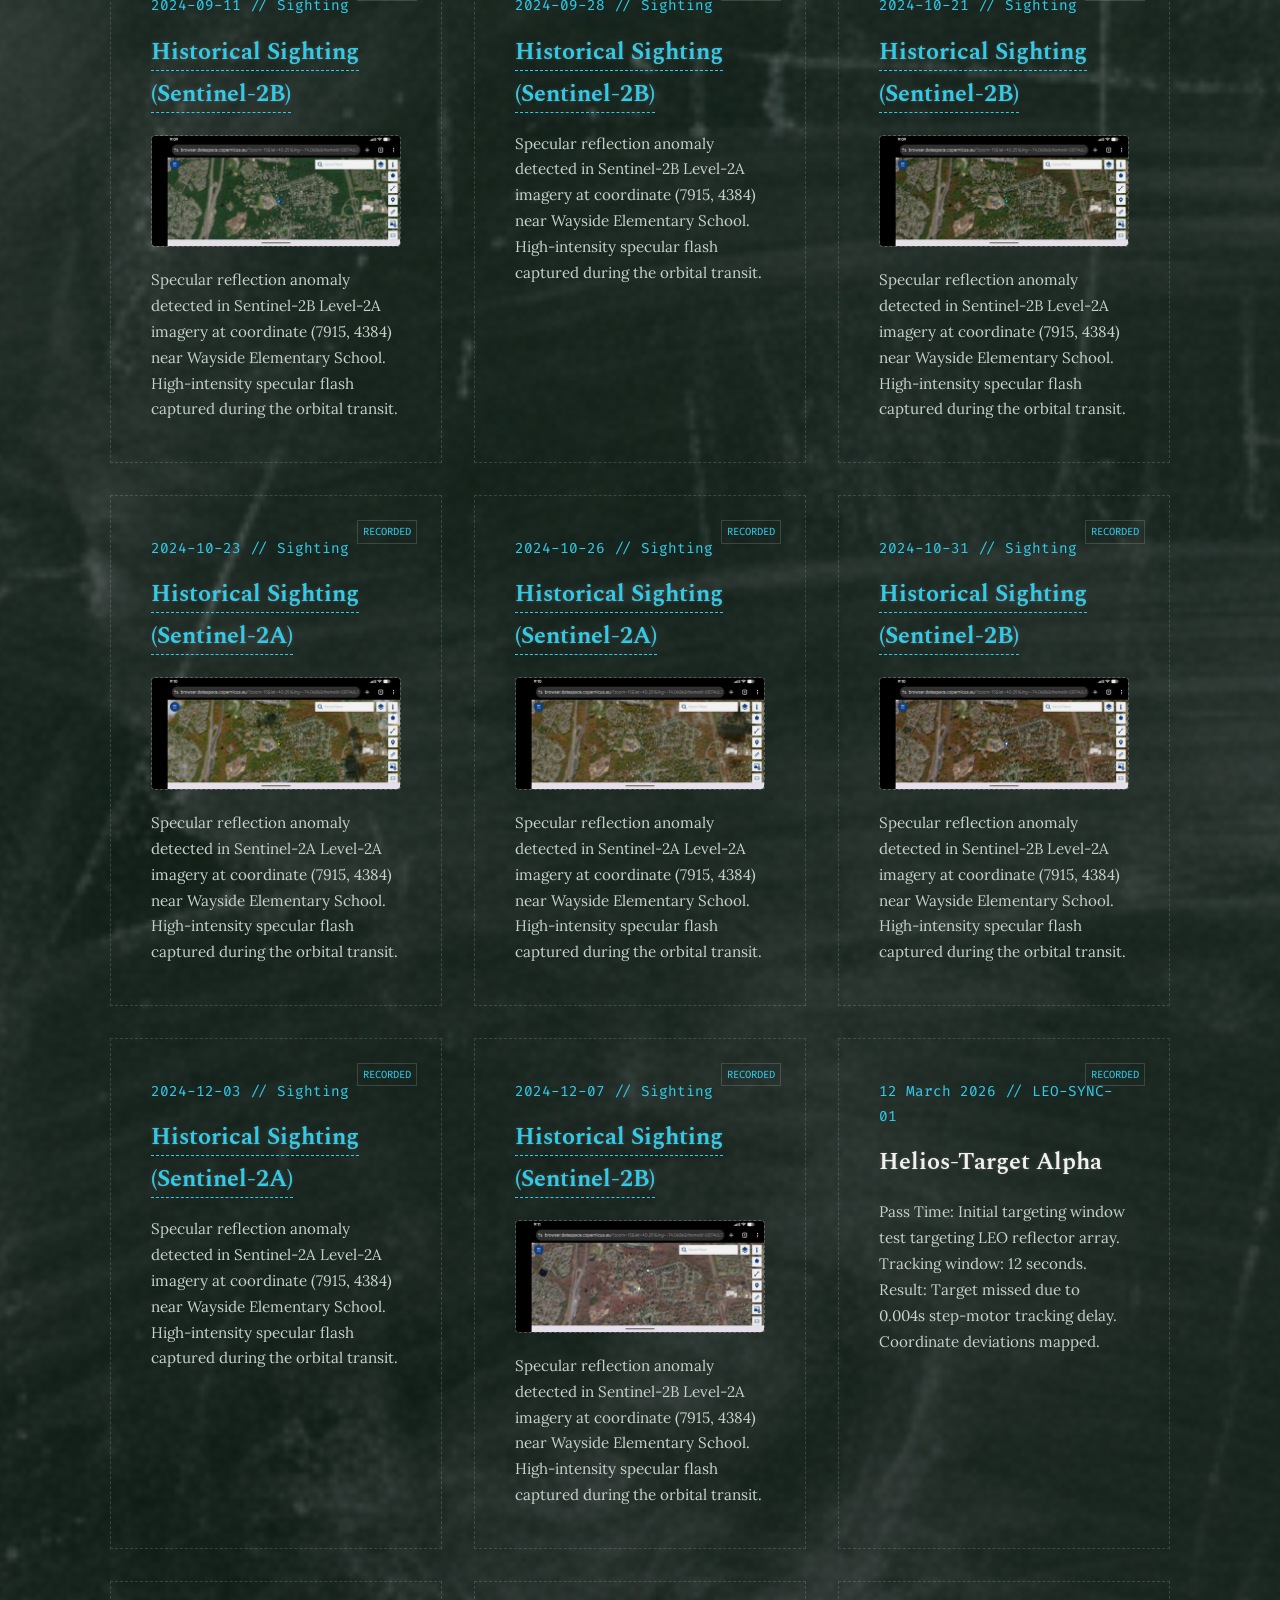
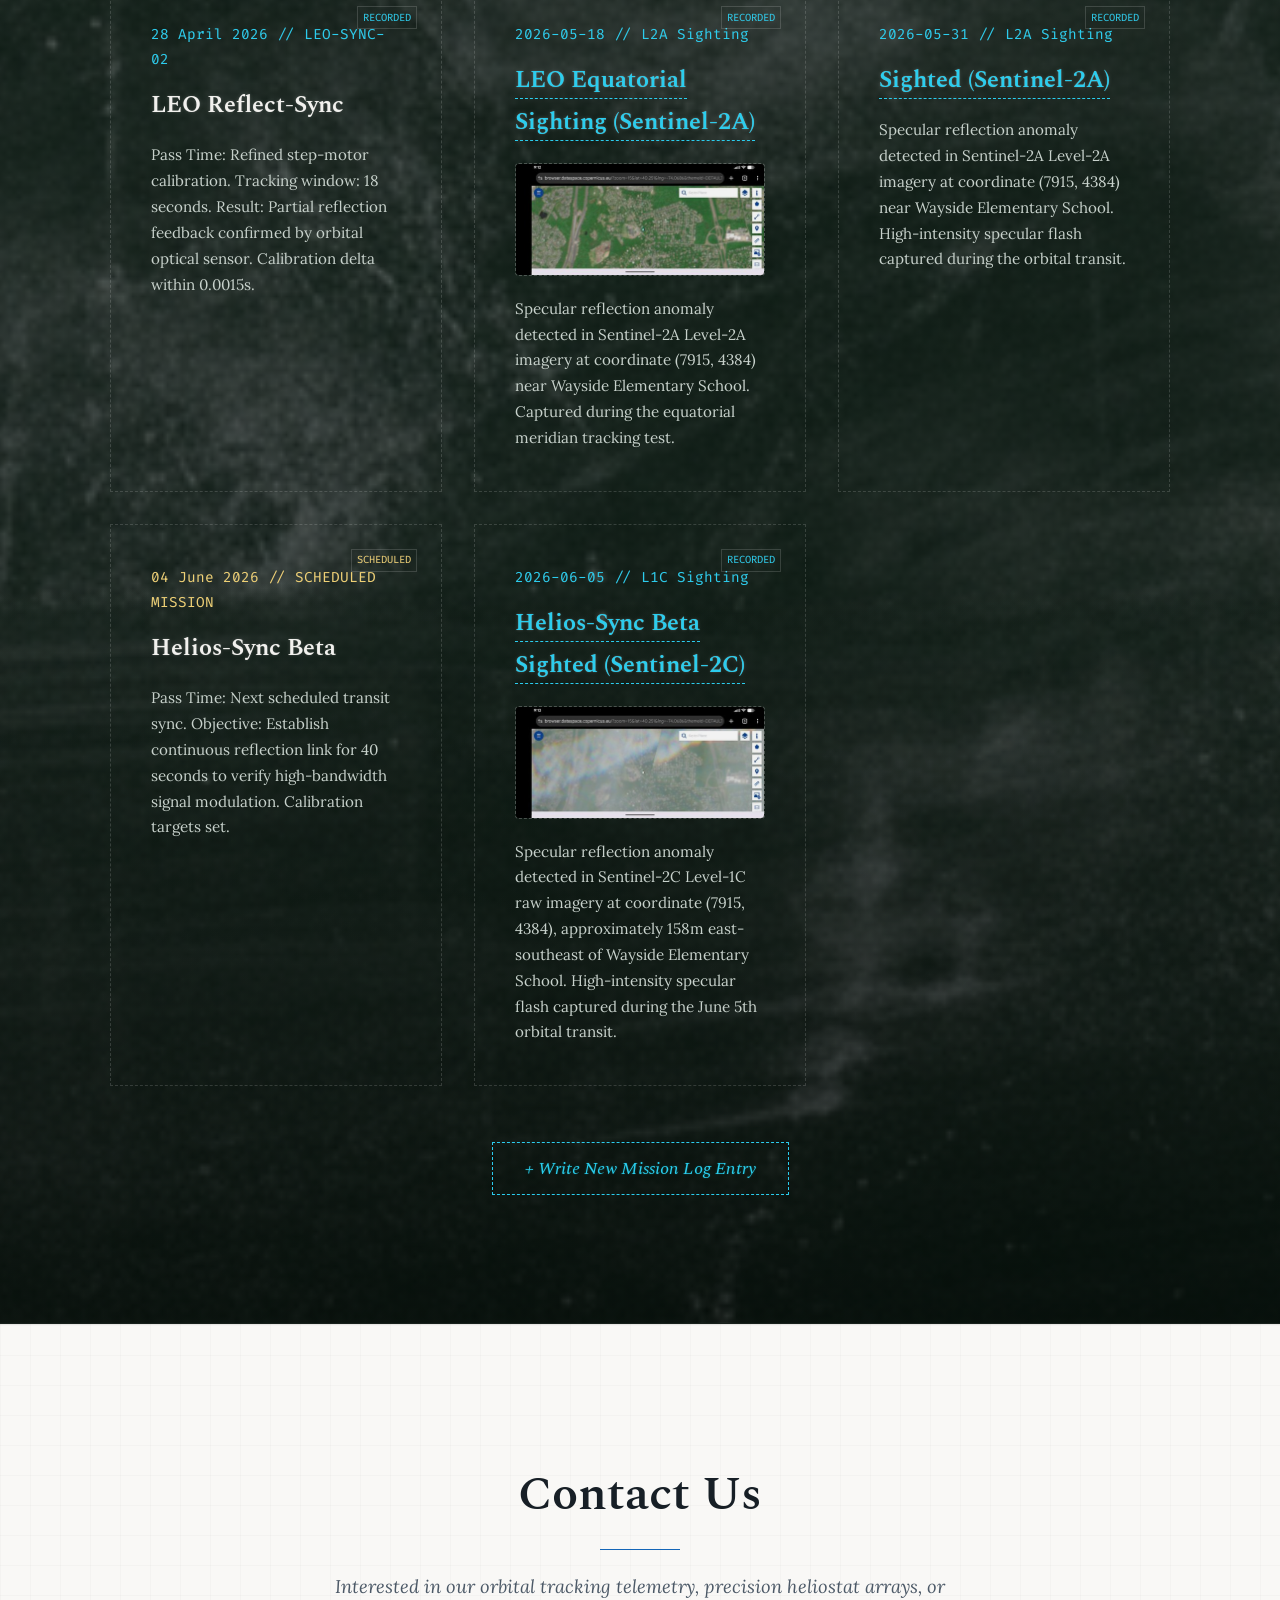
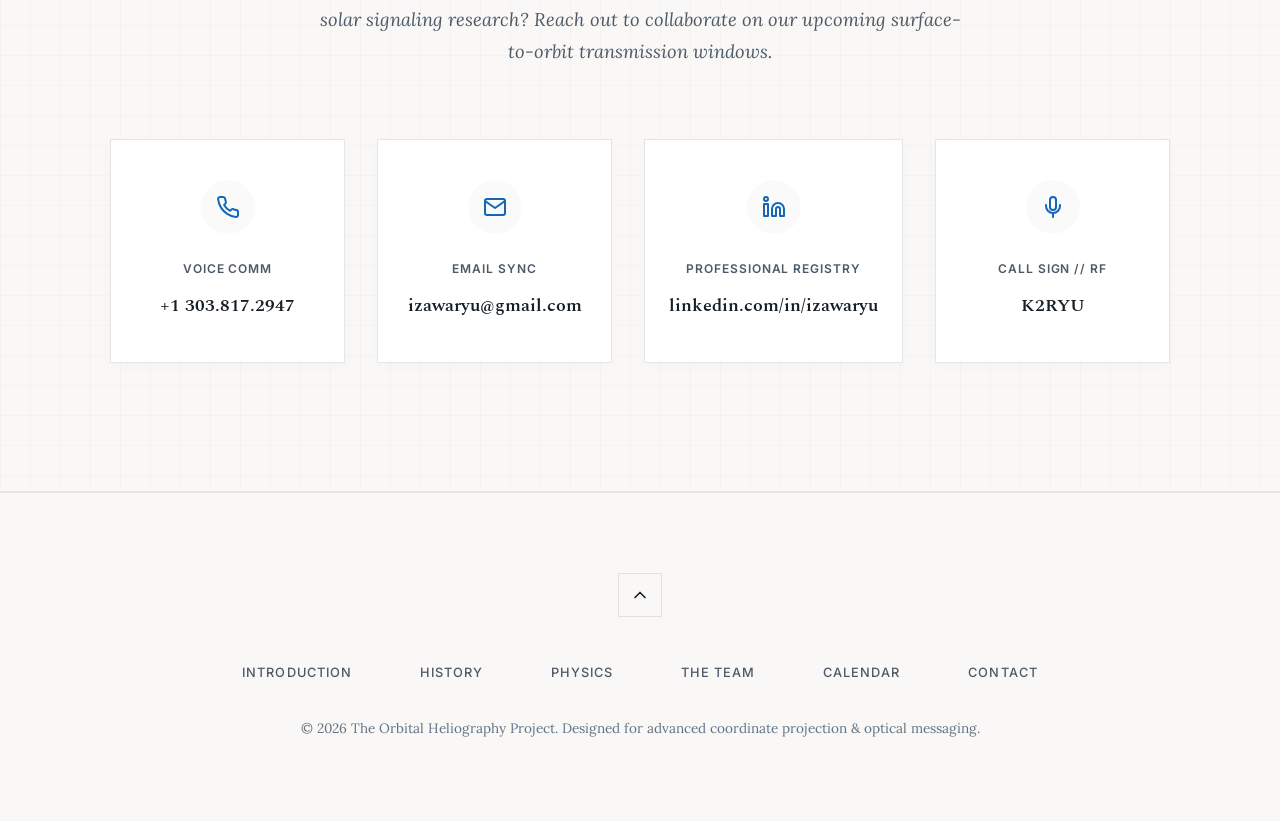
==== commit e6e0d0ba: "Update participant name Luke Cahill to Ry Swaty in team roster and bump version to v=1.0.17" ====
--- a/index.html
+++ b/index.html
@@ -10,7 +10,7 @@
   <title>The Orbital Heliography Project</title>
 
   <!-- Stylesheets -->
-  <link rel="stylesheet" href="css/style.css?v=1.0.16">
+  <link rel="stylesheet" href="css/style.css?v=1.0.17">
 </head>
 
 <body>
@@ -418,7 +418,7 @@
                 </td>
               </tr>
               <tr>
-                <td><strong>Luke Cahill</strong></td>
+                <td><strong>Ry Swaty</strong></td>
                 <td>
                   <div class="team-role">Camera Operator, Sound, Heliographer</div>
                   <div class="team-specialty">Field mirror configuration &amp; camera operations.</div>
@@ -578,6 +578,6 @@
   </footer>
 
   <!-- Scripts -->
-  <script src="js/main.js?v=1.0.16"></script>
+  <script src="js/main.js?v=1.0.17"></script>
 </body>
 </html>
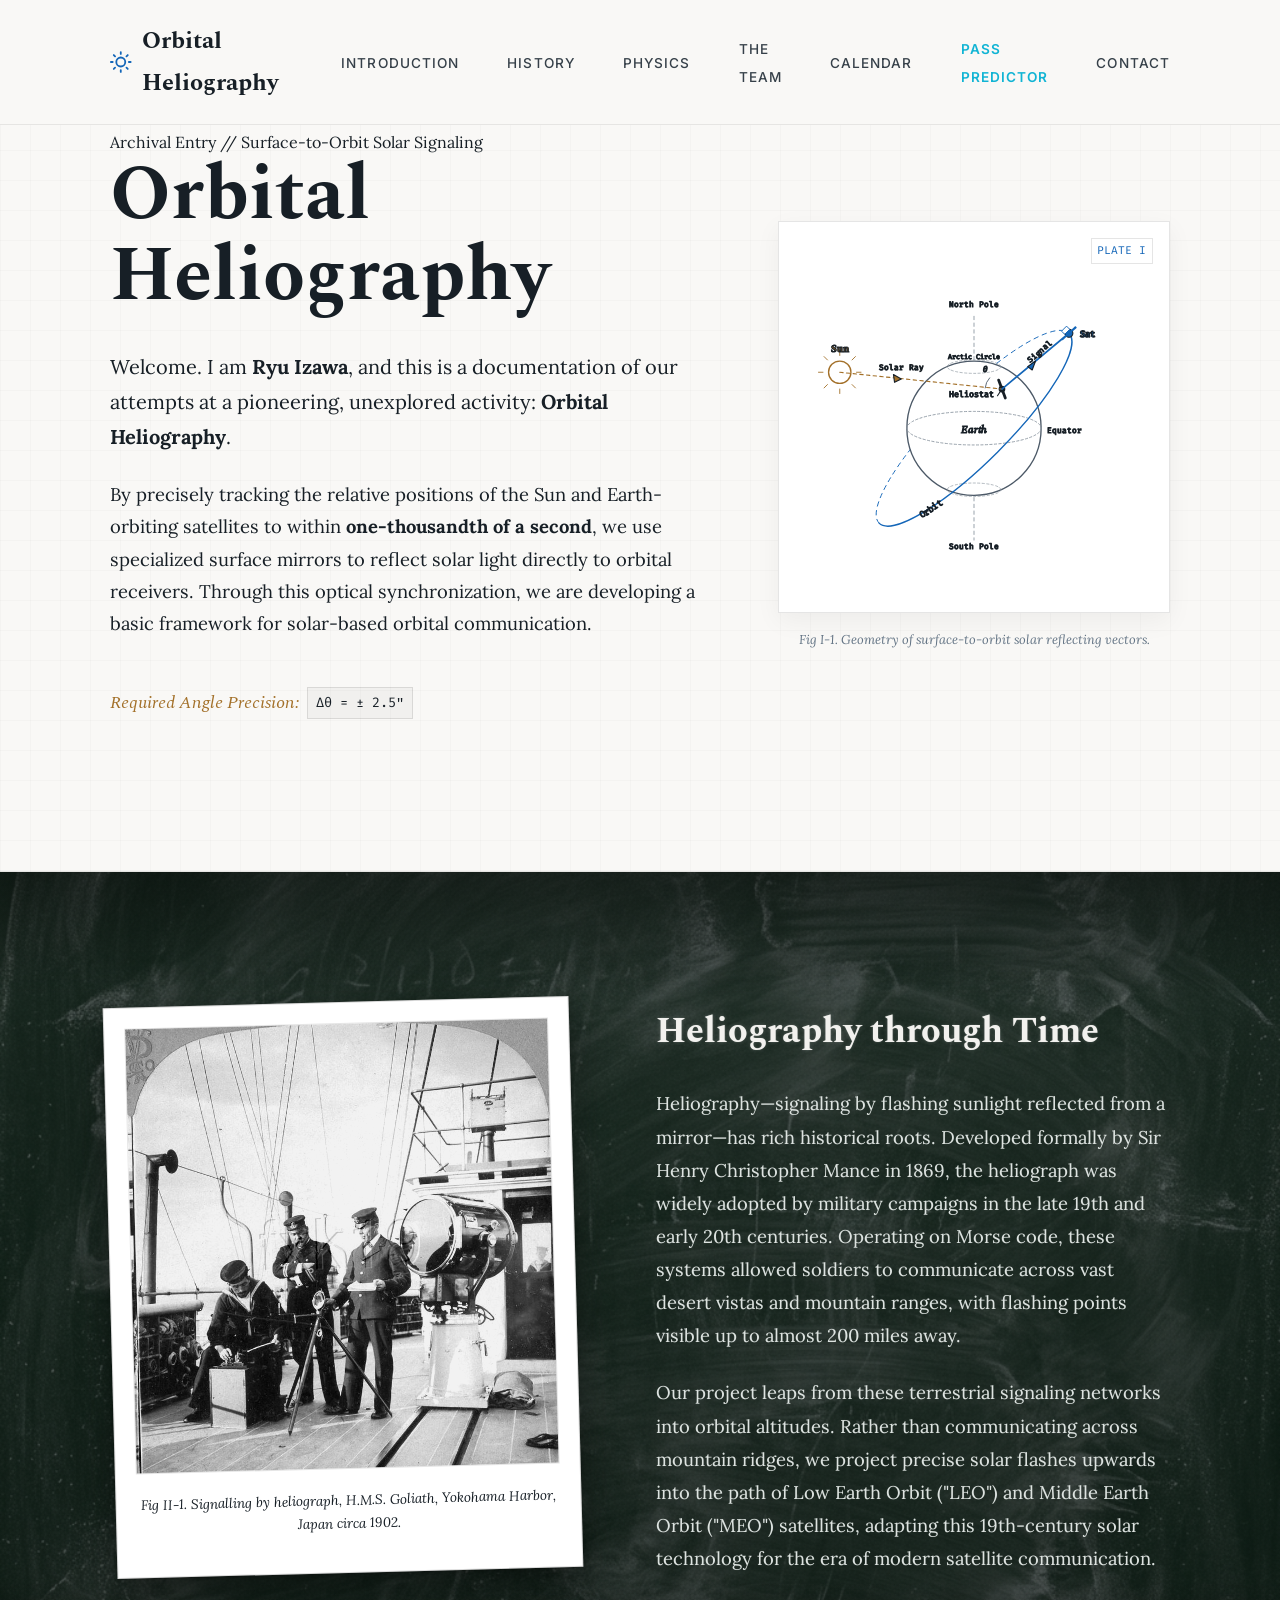
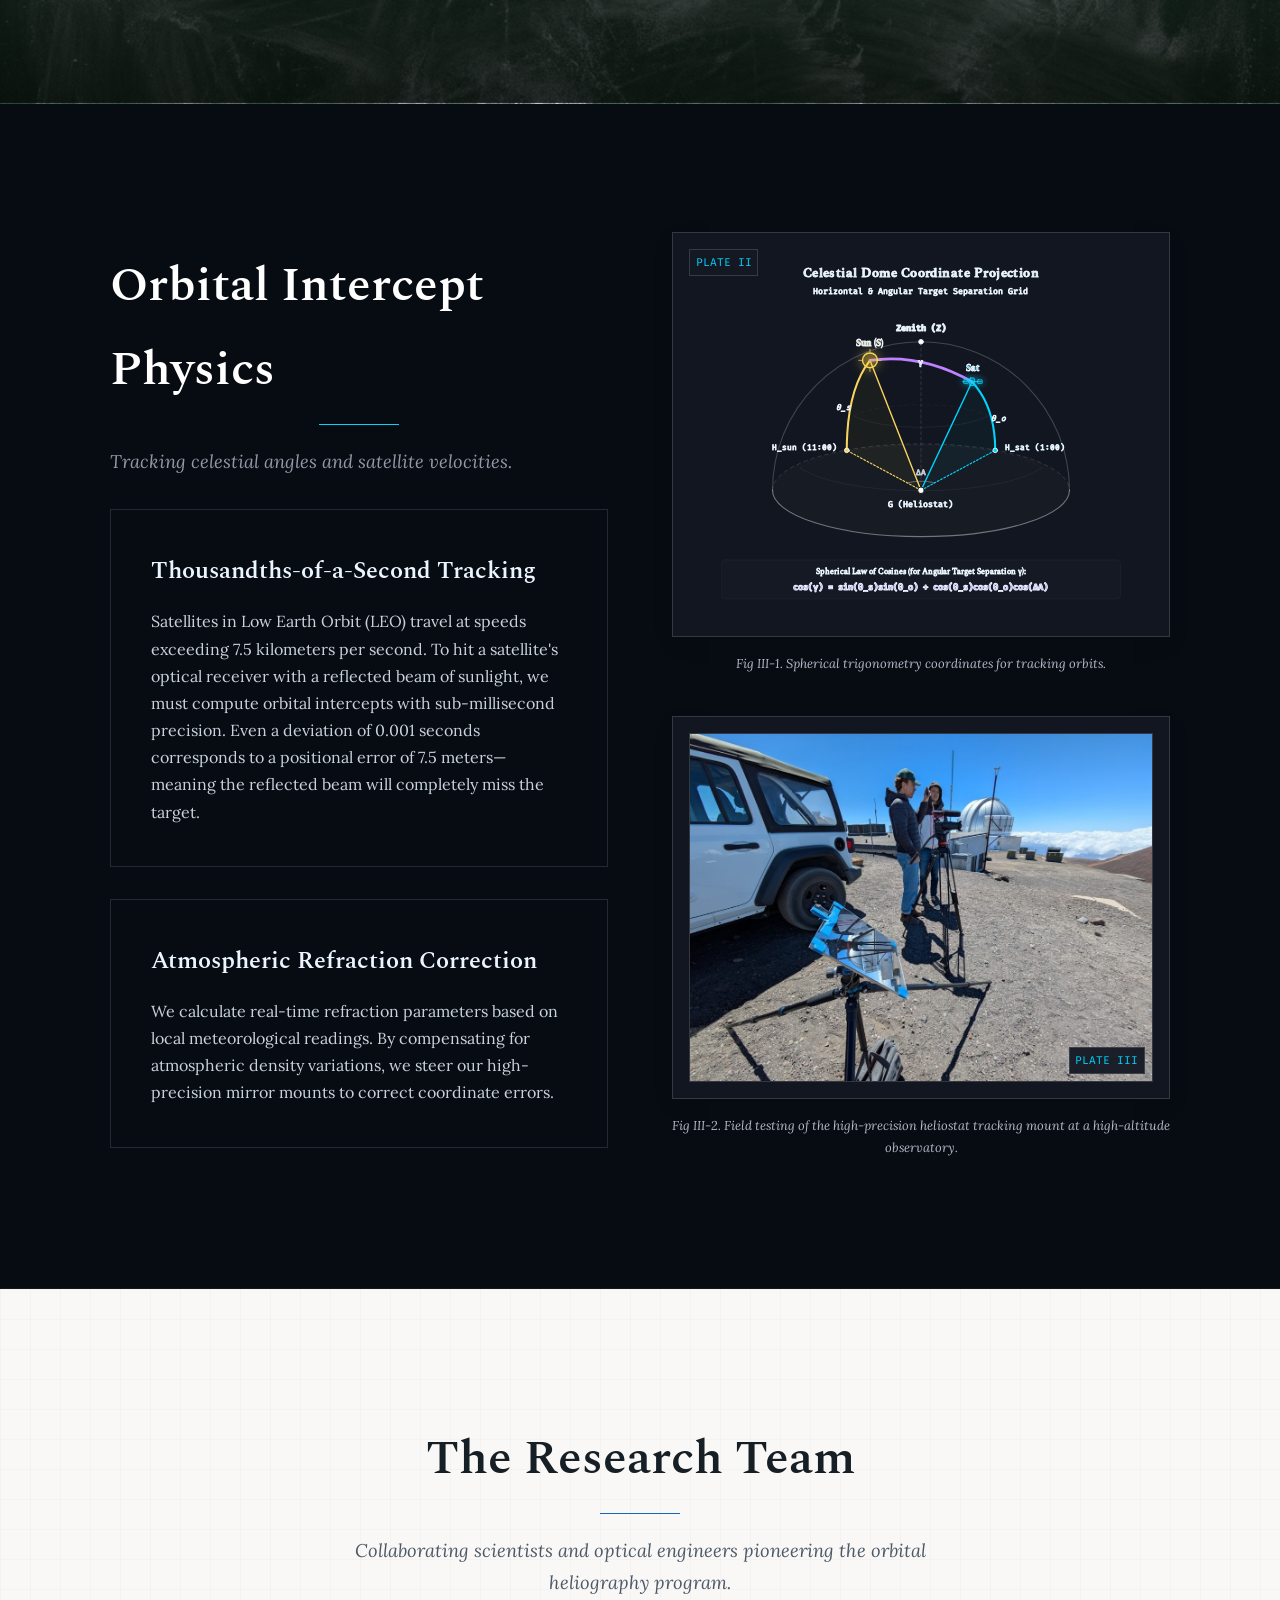
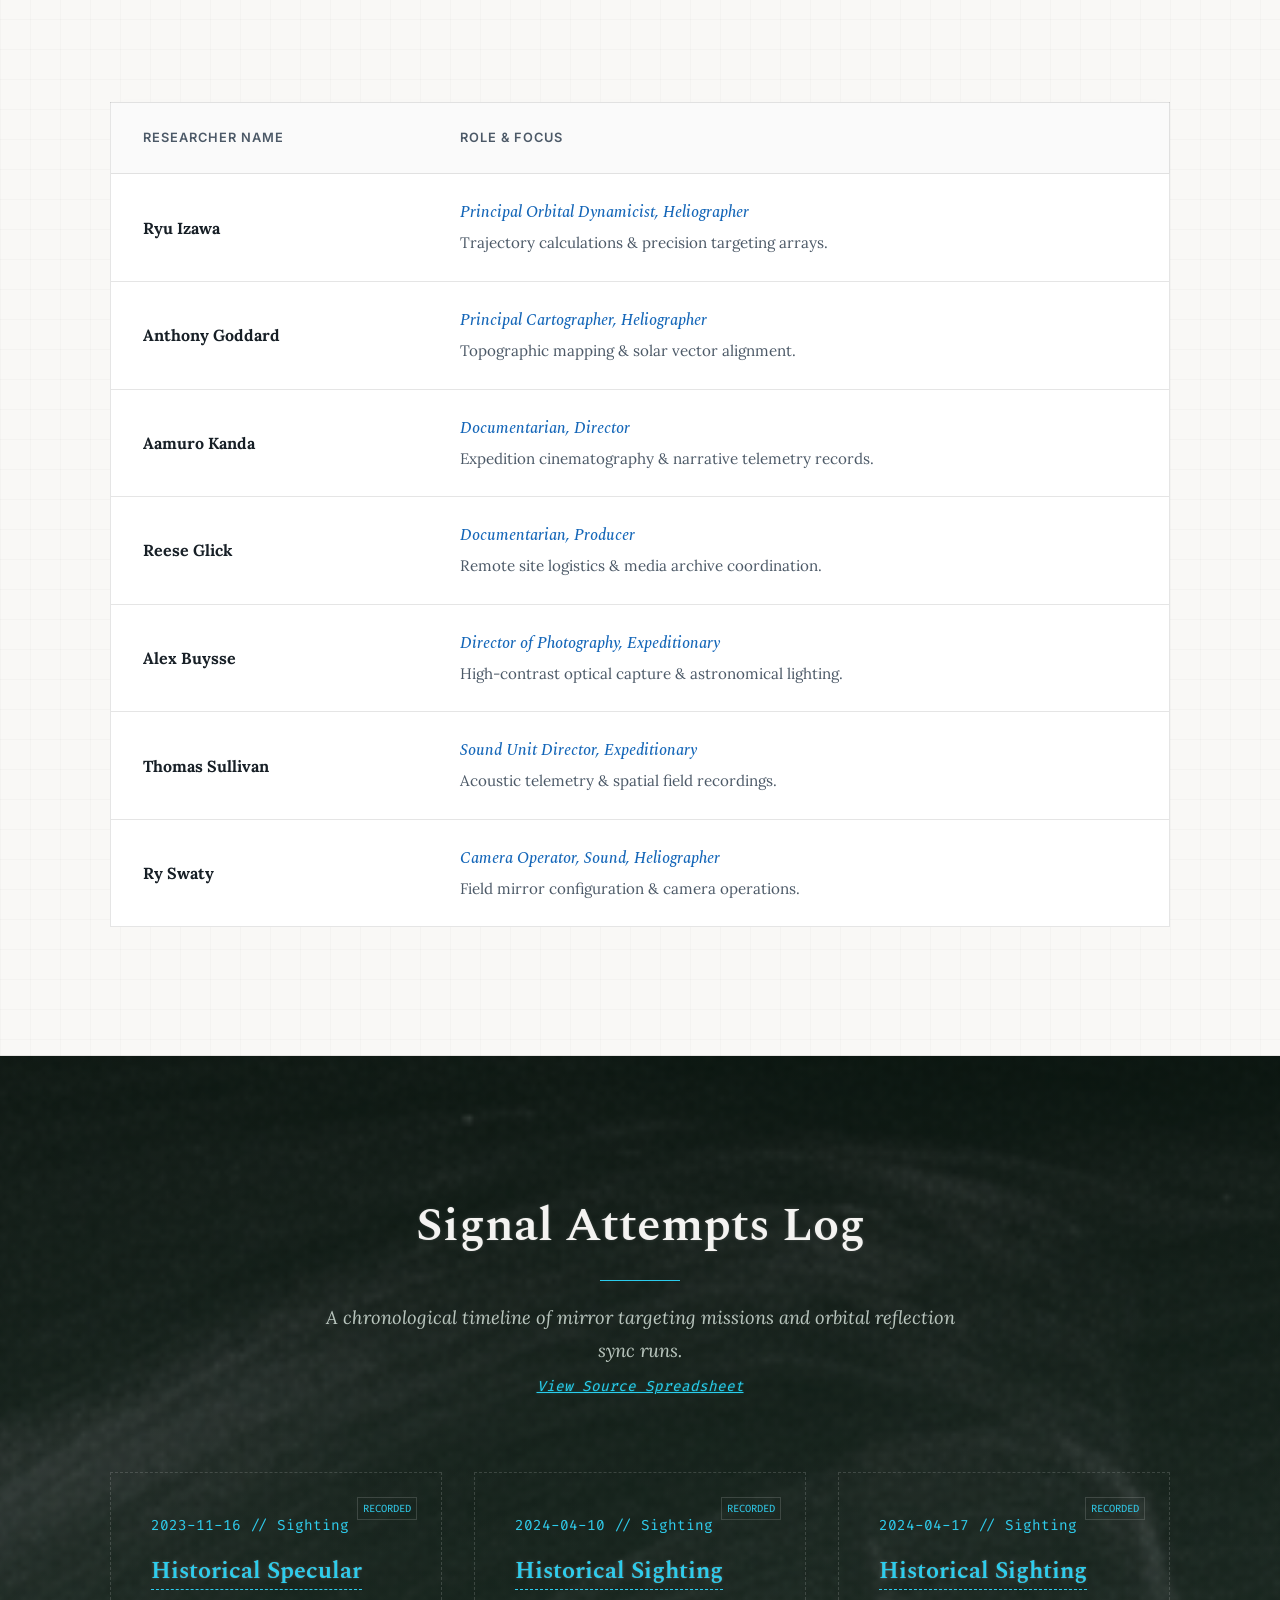
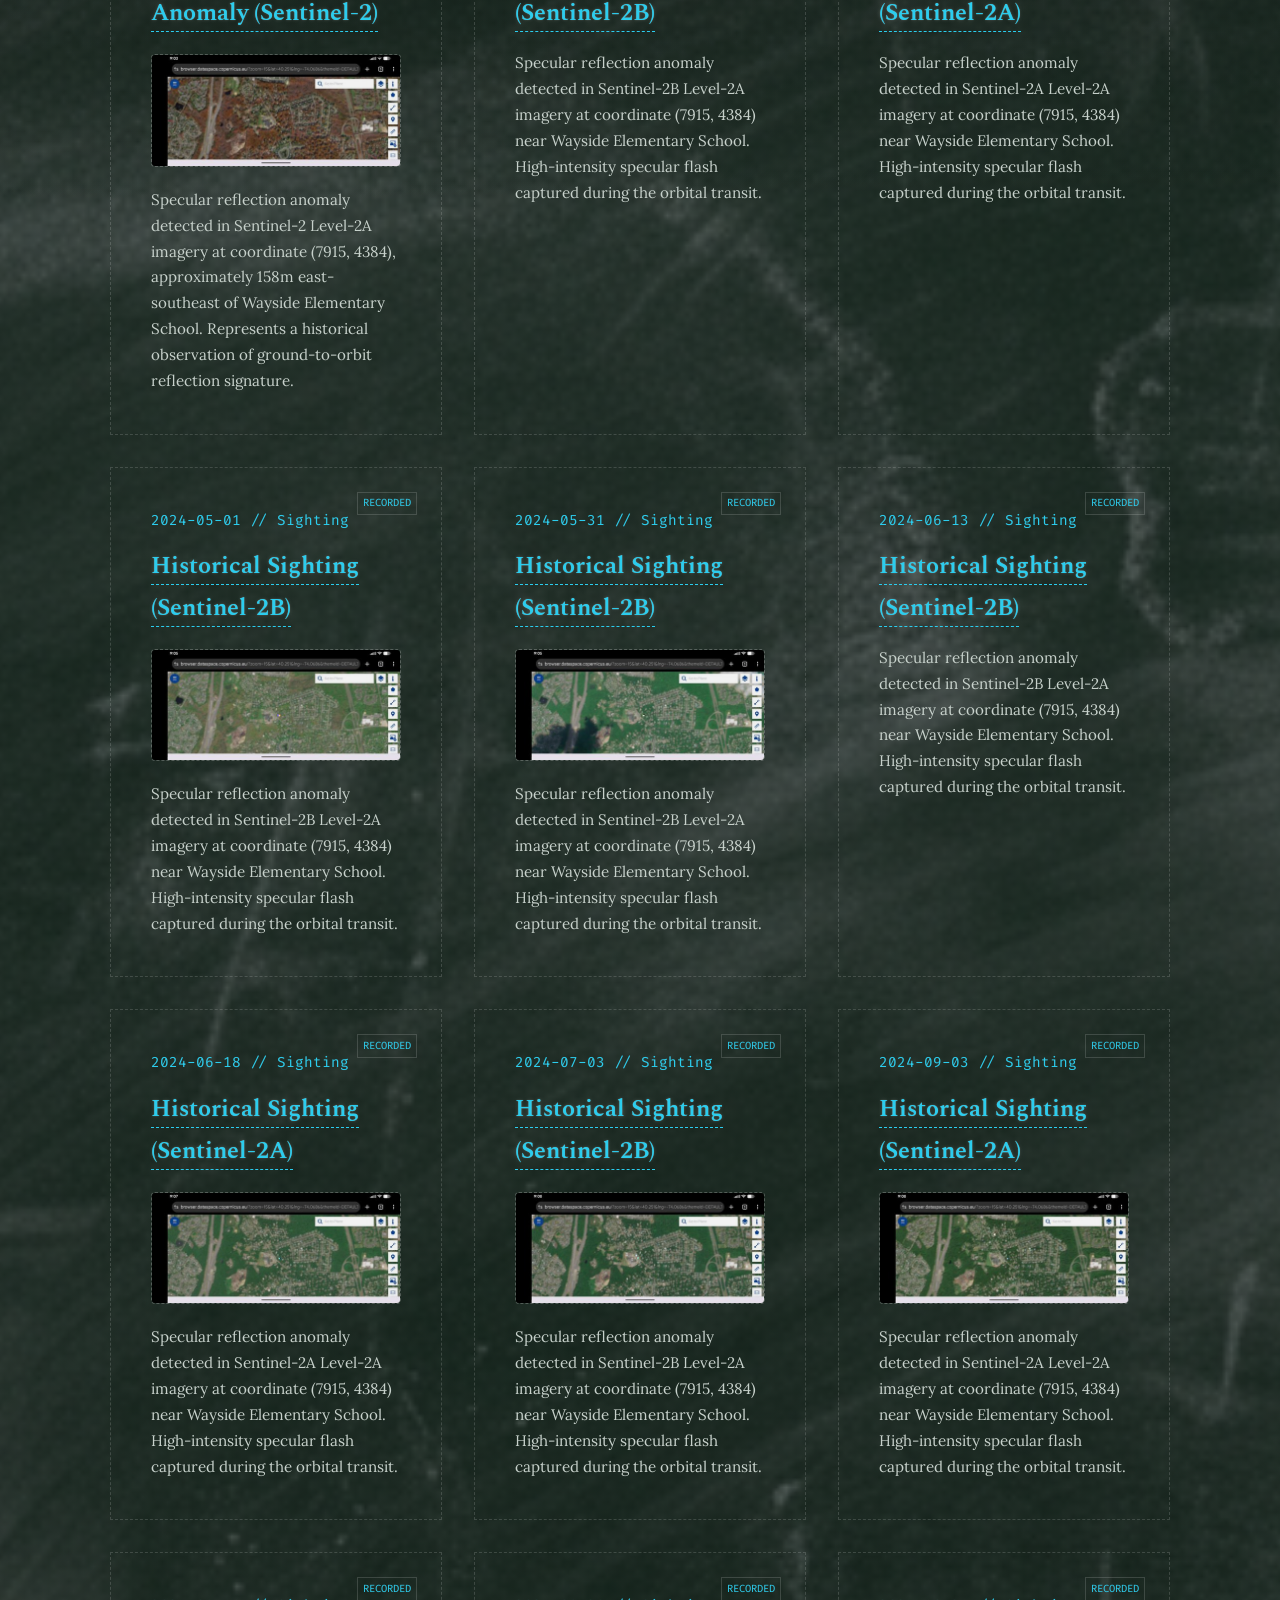
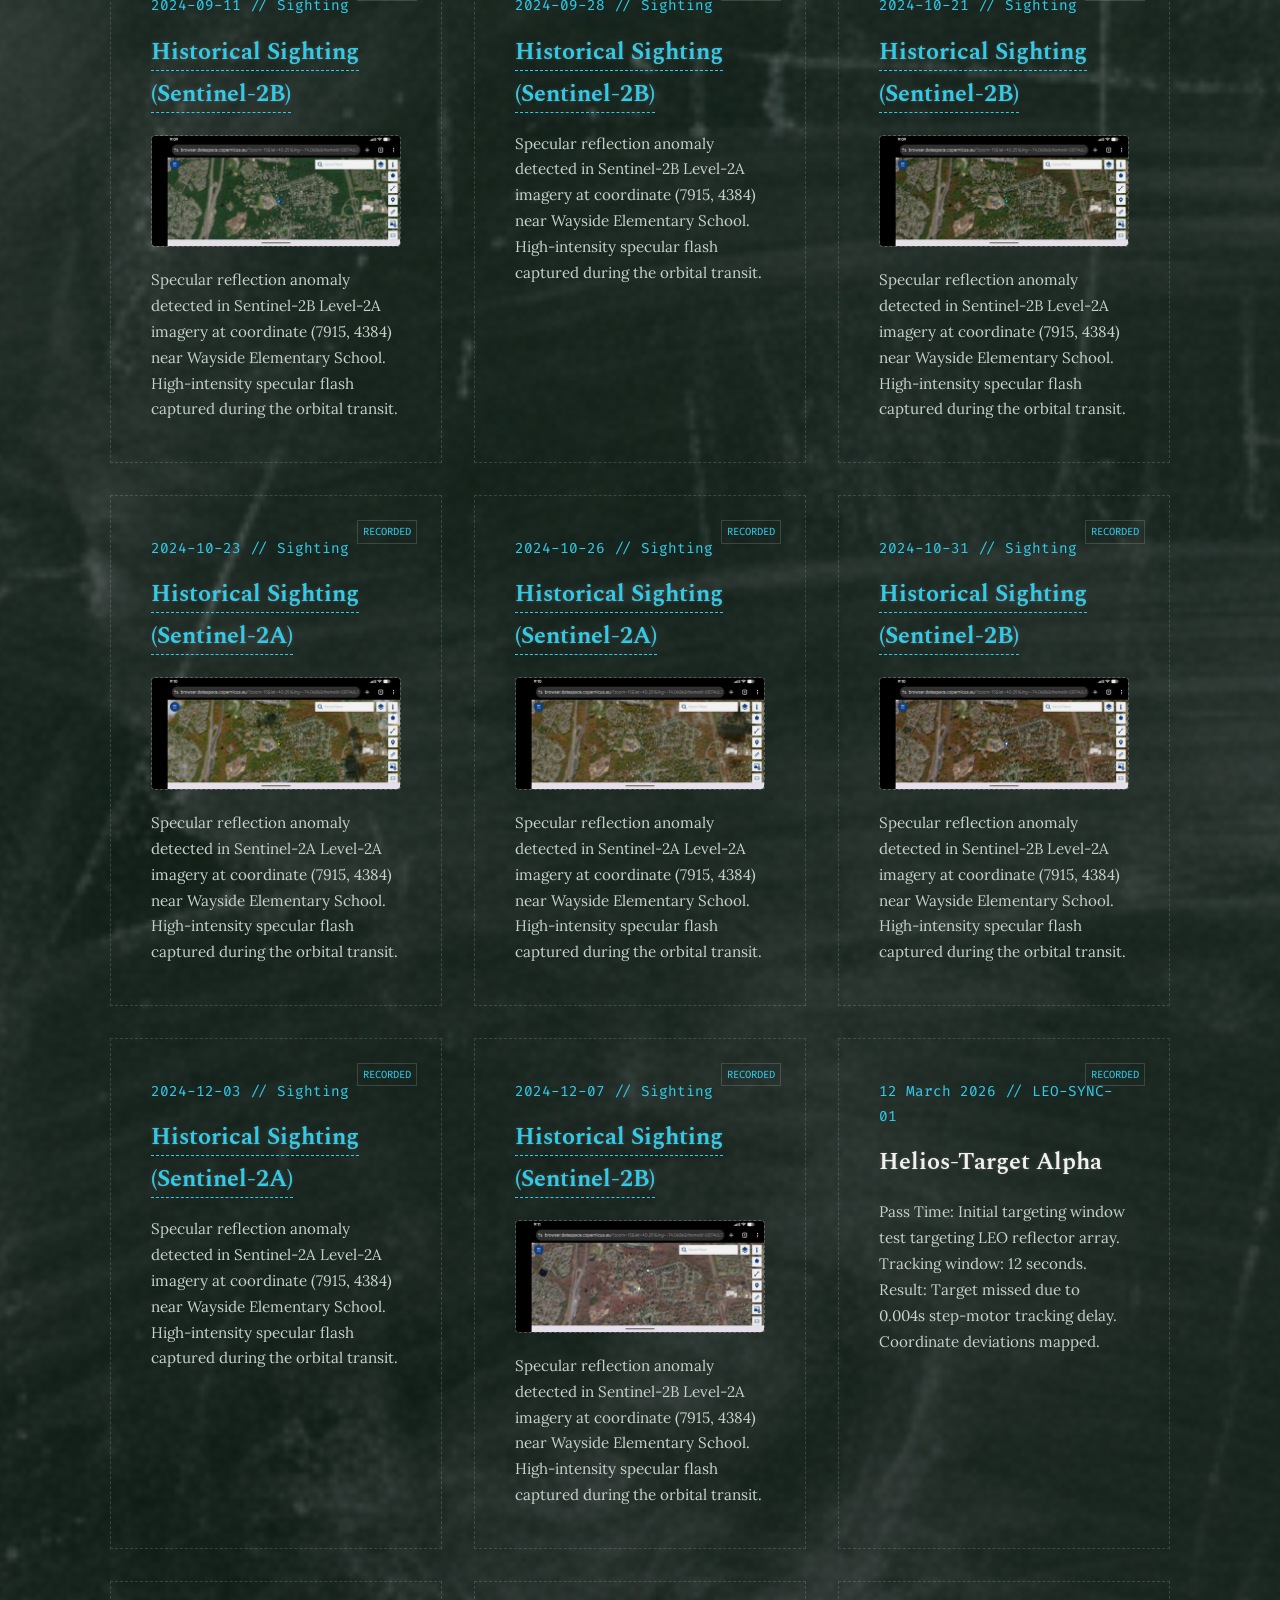
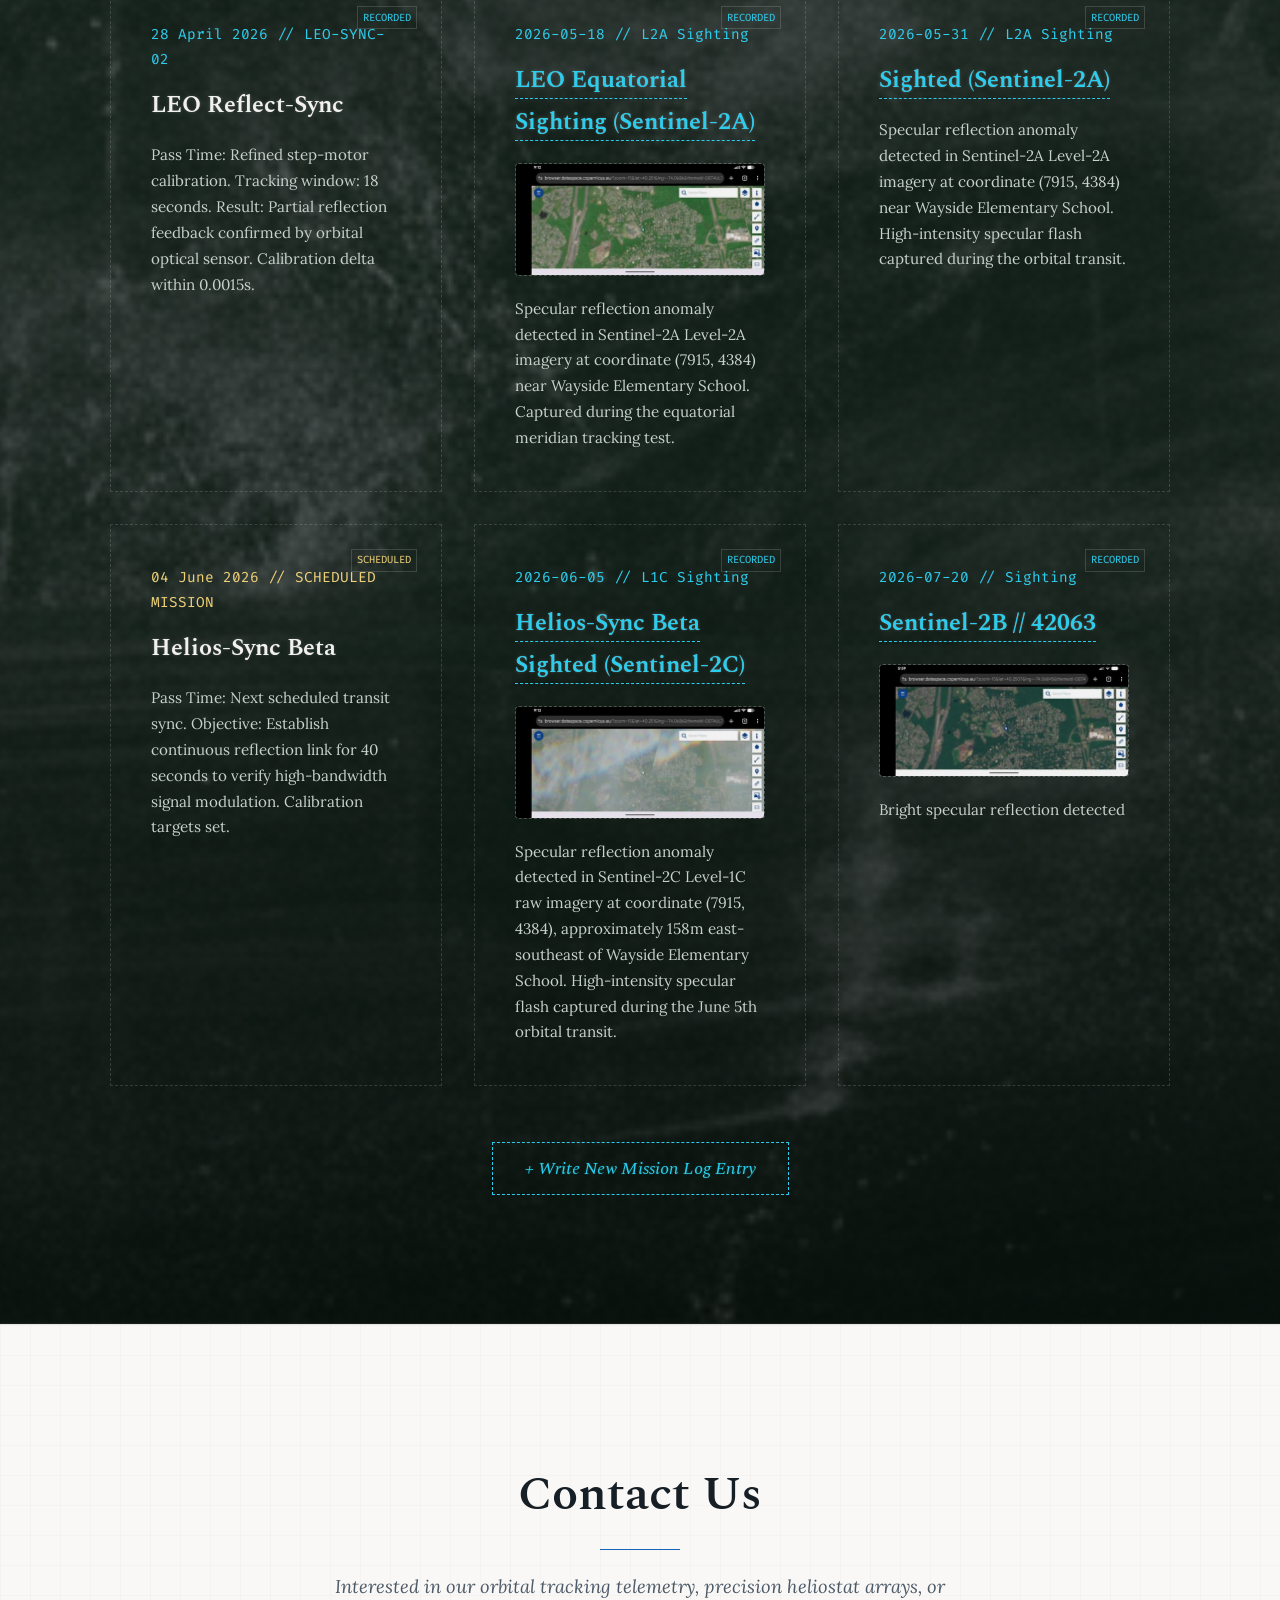
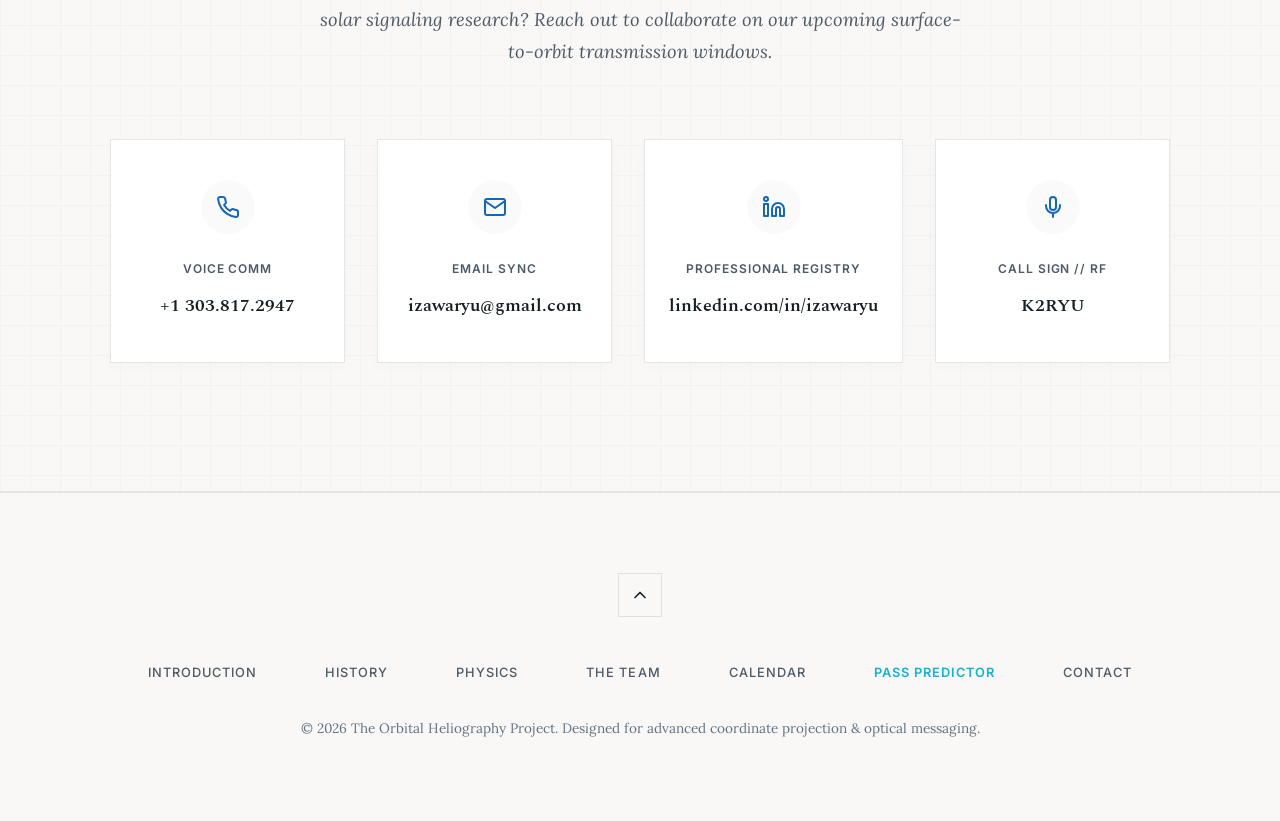
==== commit 67c4b990: "Add Sentinel-2B sighting thumbnail for 2026-07-20 and interactive Pass Predictor page" ====
--- a/index.html
+++ b/index.html
@@ -10,7 +10,7 @@
   <title>The Orbital Heliography Project</title>
 
   <!-- Stylesheets -->
-  <link rel="stylesheet" href="css/style.css?v=1.0.17">
+  <link rel="stylesheet" href="css/style.css?v=1.0.19">
 </head>
 
 <body>
@@ -41,6 +41,7 @@
             <li><a class="nav-link" href="#physics">Physics</a></li>
             <li><a class="nav-link" href="#team">The Team</a></li>
             <li><a class="nav-link" href="#calendar">Calendar</a></li>
+            <li><a class="nav-link" href="predictor.html" style="color: var(--accent-cyan); font-weight: 600;">Pass Predictor</a></li>
             <li><a class="nav-link" href="#contact">Contact</a></li>
           </ul>
         </nav>
@@ -569,6 +570,7 @@
         <a href="#physics">Physics</a>
         <a href="#team">The Team</a>
         <a href="#calendar">Calendar</a>
+        <a href="predictor.html" style="color: var(--accent-cyan); font-weight: 600;">Pass Predictor</a>
         <a href="#contact">Contact</a>
       </div>
       <p class="footer-credits">
@@ -578,6 +580,6 @@
   </footer>
 
   <!-- Scripts -->
-  <script src="js/main.js?v=1.0.17"></script>
+  <script src="js/main.js?v=1.0.20"></script>
 </body>
 </html>
--- a/css/style.css
+++ b/css/style.css
@@ -885,3 +885,209 @@
   border-style: solid !important;
   background: rgba(255, 255, 255, 0.02) !important;
 }
+
+/* --- SENTINEL PASS PREDICTOR STYLES --- */
+.predictor-header {
+  margin-bottom: 2.5rem;
+}
+
+.predictor-grid {
+  display: grid;
+  grid-template-columns: 1fr 1fr;
+  gap: 2rem;
+  align-items: start;
+}
+
+@media (max-width: 992px) {
+  .predictor-grid {
+    grid-template-columns: 1fr;
+  }
+}
+
+.predictor-controls-card {
+  background: rgba(15, 23, 42, 0.75);
+  backdrop-filter: blur(12px);
+  border: 1px solid var(--border-color);
+  border-radius: 8px;
+  padding: 1.5rem;
+  box-shadow: var(--shadow-lg);
+}
+
+.sat-btn-group {
+  display: flex;
+  gap: 0.75rem;
+  margin-bottom: 1.25rem;
+  flex-wrap: wrap;
+}
+
+.sat-btn {
+  flex: 1;
+  min-width: 110px;
+  padding: 0.75rem 1rem;
+  background: rgba(255, 255, 255, 0.04);
+  border: 1px dashed var(--border-color);
+  color: rgba(255, 255, 255, 0.75);
+  font-family: var(--font-mono);
+  font-size: 0.85rem;
+  border-radius: 4px;
+  cursor: pointer;
+  text-align: center;
+  transition: var(--transition-smooth);
+}
+
+.sat-btn:hover {
+  border-style: solid;
+  border-color: var(--accent-cyan);
+  color: #fff;
+  background: rgba(0, 240, 240, 0.05);
+}
+
+.sat-btn.active {
+  background: rgba(0, 240, 240, 0.15);
+  border: 1px solid var(--accent-cyan);
+  color: var(--accent-cyan);
+  box-shadow: 0 0 15px rgba(0, 240, 240, 0.2);
+  font-weight: 600;
+}
+
+.search-box-wrap {
+  display: flex;
+  gap: 0.5rem;
+  margin-bottom: 1rem;
+}
+
+.search-input {
+  flex: 1;
+  background: rgba(0, 0, 0, 0.4);
+  border: 1px dashed var(--border-color);
+  color: #fff;
+  padding: 0.65rem 1rem;
+  font-family: var(--font-sans);
+  font-size: 0.9rem;
+  border-radius: 4px;
+  transition: var(--transition-smooth);
+}
+
+.search-input:focus {
+  outline: none;
+  border-style: solid;
+  border-color: var(--accent-cyan);
+  box-shadow: 0 0 10px rgba(0, 240, 240, 0.2);
+}
+
+.map-container {
+  height: 380px;
+  width: 100%;
+  border-radius: 6px;
+  border: 1px solid var(--border-color);
+  overflow: hidden;
+  position: relative;
+}
+
+.leaflet-container {
+  background: #0b0f19 !important;
+  font-family: var(--font-sans) !important;
+}
+
+.telemetry-panel {
+  display: flex;
+  flex-direction: column;
+  gap: 1.5rem;
+}
+
+.telemetry-card {
+  background: rgba(15, 23, 42, 0.75);
+  backdrop-filter: blur(12px);
+  border: 1px solid var(--border-color);
+  border-radius: 8px;
+  padding: 1.5rem;
+  box-shadow: var(--shadow-lg);
+  position: relative;
+}
+
+.telemetry-card.highlight {
+  border-color: var(--accent-cyan);
+  background: radial-gradient(circle at top right, rgba(0, 240, 240, 0.08), rgba(15, 23, 42, 0.85));
+}
+
+.telemetry-title {
+  font-family: var(--font-mono);
+  font-size: 0.75rem;
+  letter-spacing: 0.1em;
+  text-transform: uppercase;
+  color: var(--accent-gold);
+  margin-bottom: 0.75rem;
+  display: flex;
+  justify-content: space-between;
+  align-items: center;
+}
+
+.countdown-timer {
+  font-family: var(--font-mono);
+  font-size: 2.25rem;
+  font-weight: 700;
+  color: var(--accent-cyan);
+  text-shadow: 0 0 12px rgba(0, 240, 240, 0.3);
+  margin: 0.5rem 0;
+  letter-spacing: 0.05em;
+}
+
+.data-row-grid {
+  display: grid;
+  grid-template-columns: repeat(auto-fit, minmax(130px, 1fr));
+  gap: 1rem;
+  margin-top: 1rem;
+}
+
+.data-stat-box {
+  background: rgba(0, 0, 0, 0.3);
+  padding: 0.75rem;
+  border-radius: 4px;
+  border: 1px solid rgba(255, 255, 255, 0.06);
+}
+
+.data-stat-label {
+  font-family: var(--font-mono);
+  font-size: 0.7rem;
+  color: rgba(255, 255, 255, 0.5);
+  text-transform: uppercase;
+  margin-bottom: 0.25rem;
+}
+
+.data-stat-val {
+  font-family: var(--font-mono);
+  font-size: 1.1rem;
+  color: #fff;
+  font-weight: 600;
+}
+
+.passes-table-wrap {
+  overflow-x: auto;
+  margin-top: 0.75rem;
+}
+
+.passes-table {
+  width: 100%;
+  border-collapse: collapse;
+  font-family: var(--font-mono);
+  font-size: 0.8rem;
+}
+
+.passes-table th,
+.passes-table td {
+  padding: 0.6rem 0.75rem;
+  text-align: left;
+  border-bottom: 1px solid rgba(255, 255, 255, 0.08);
+}
+
+.passes-table th {
+  color: var(--accent-gold);
+  font-weight: 500;
+  background: rgba(0, 0, 0, 0.2);
+}
+
+.passes-table tr:hover td {
+  background: rgba(0, 240, 240, 0.05);
+  color: var(--accent-cyan);
+}
+
